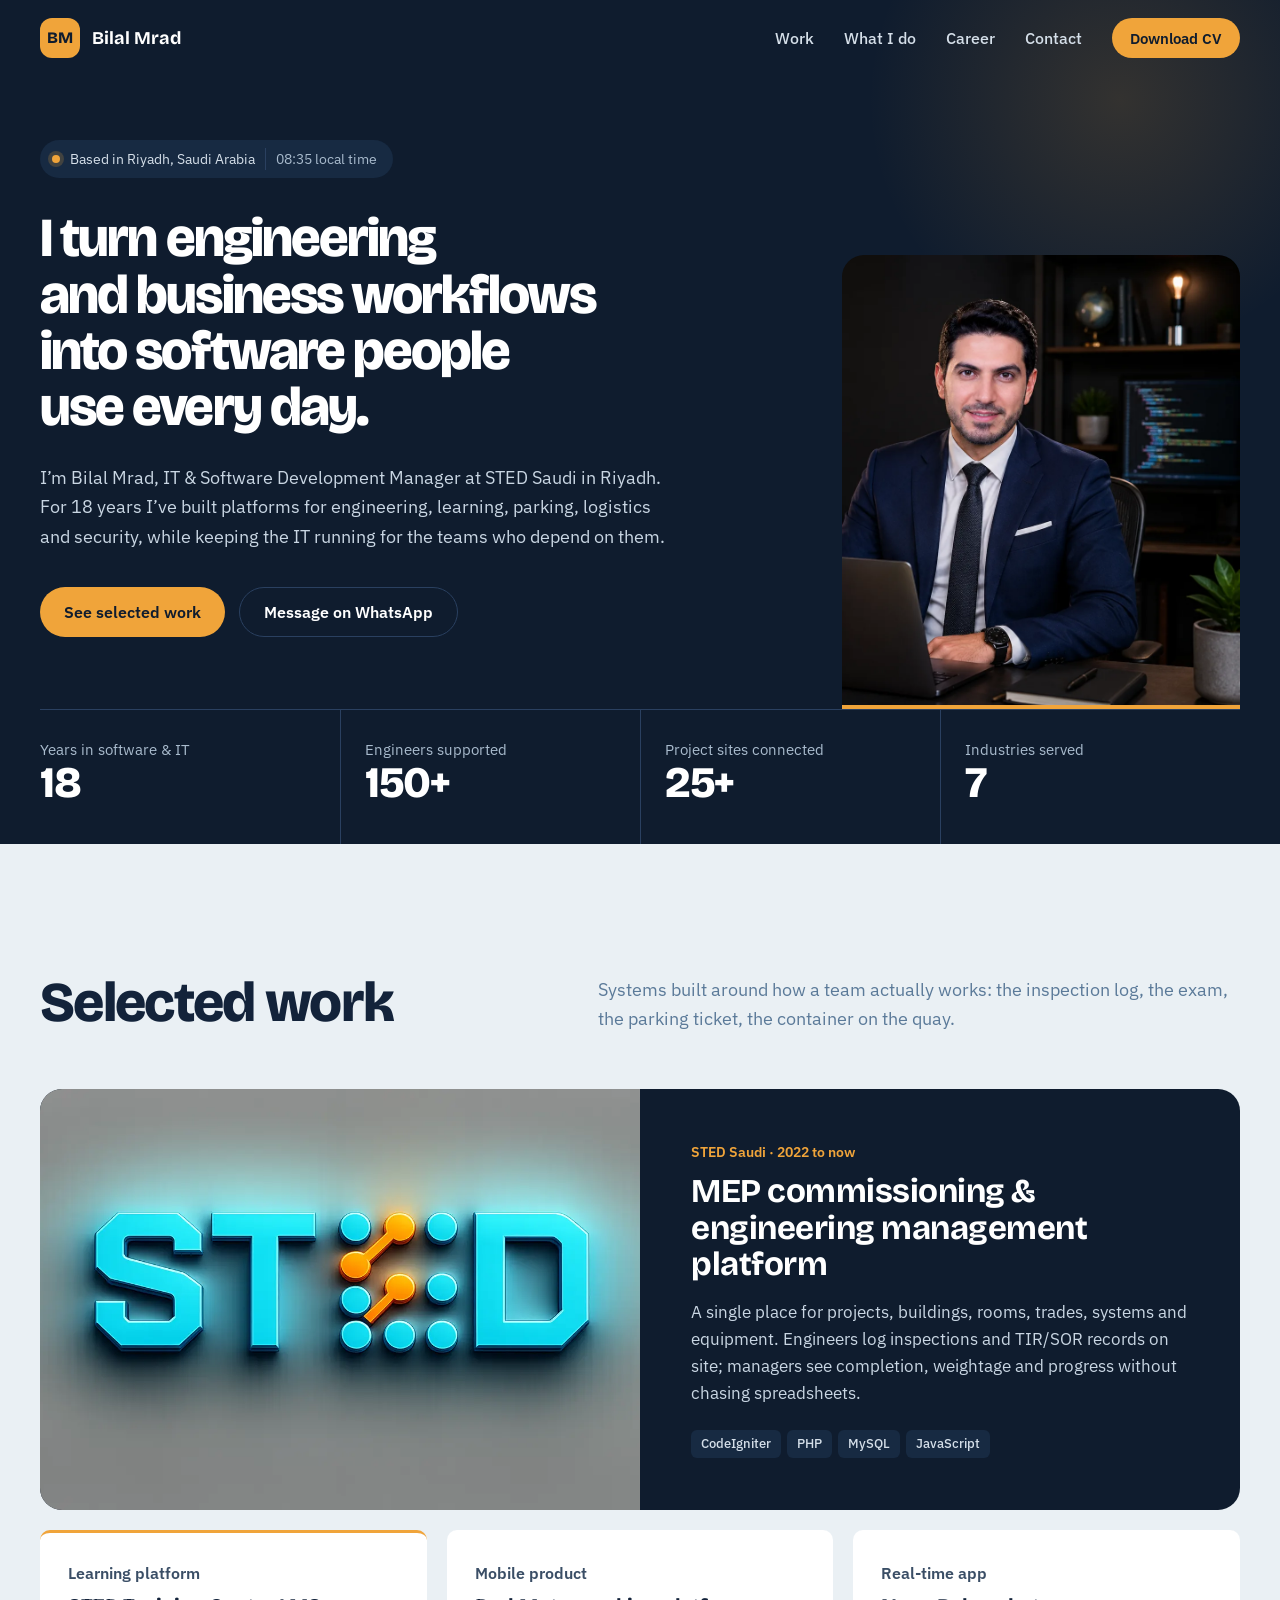
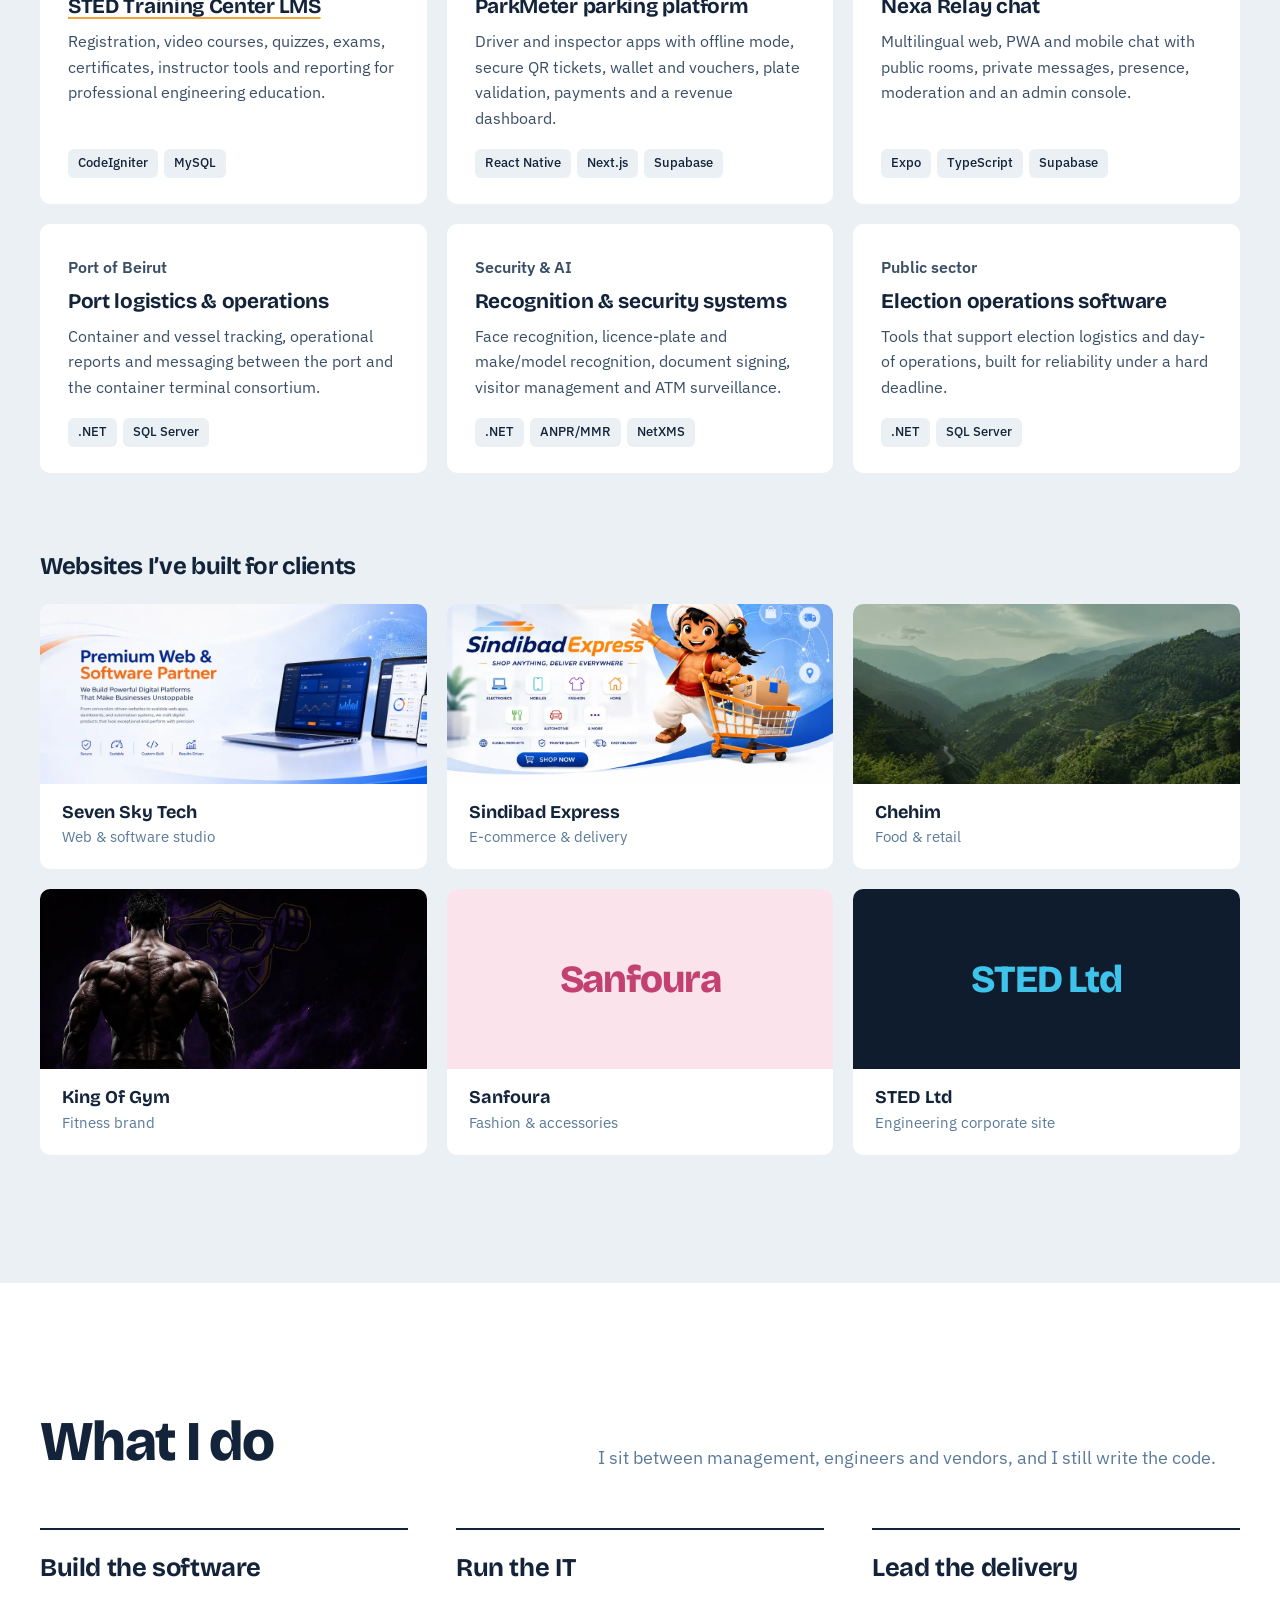
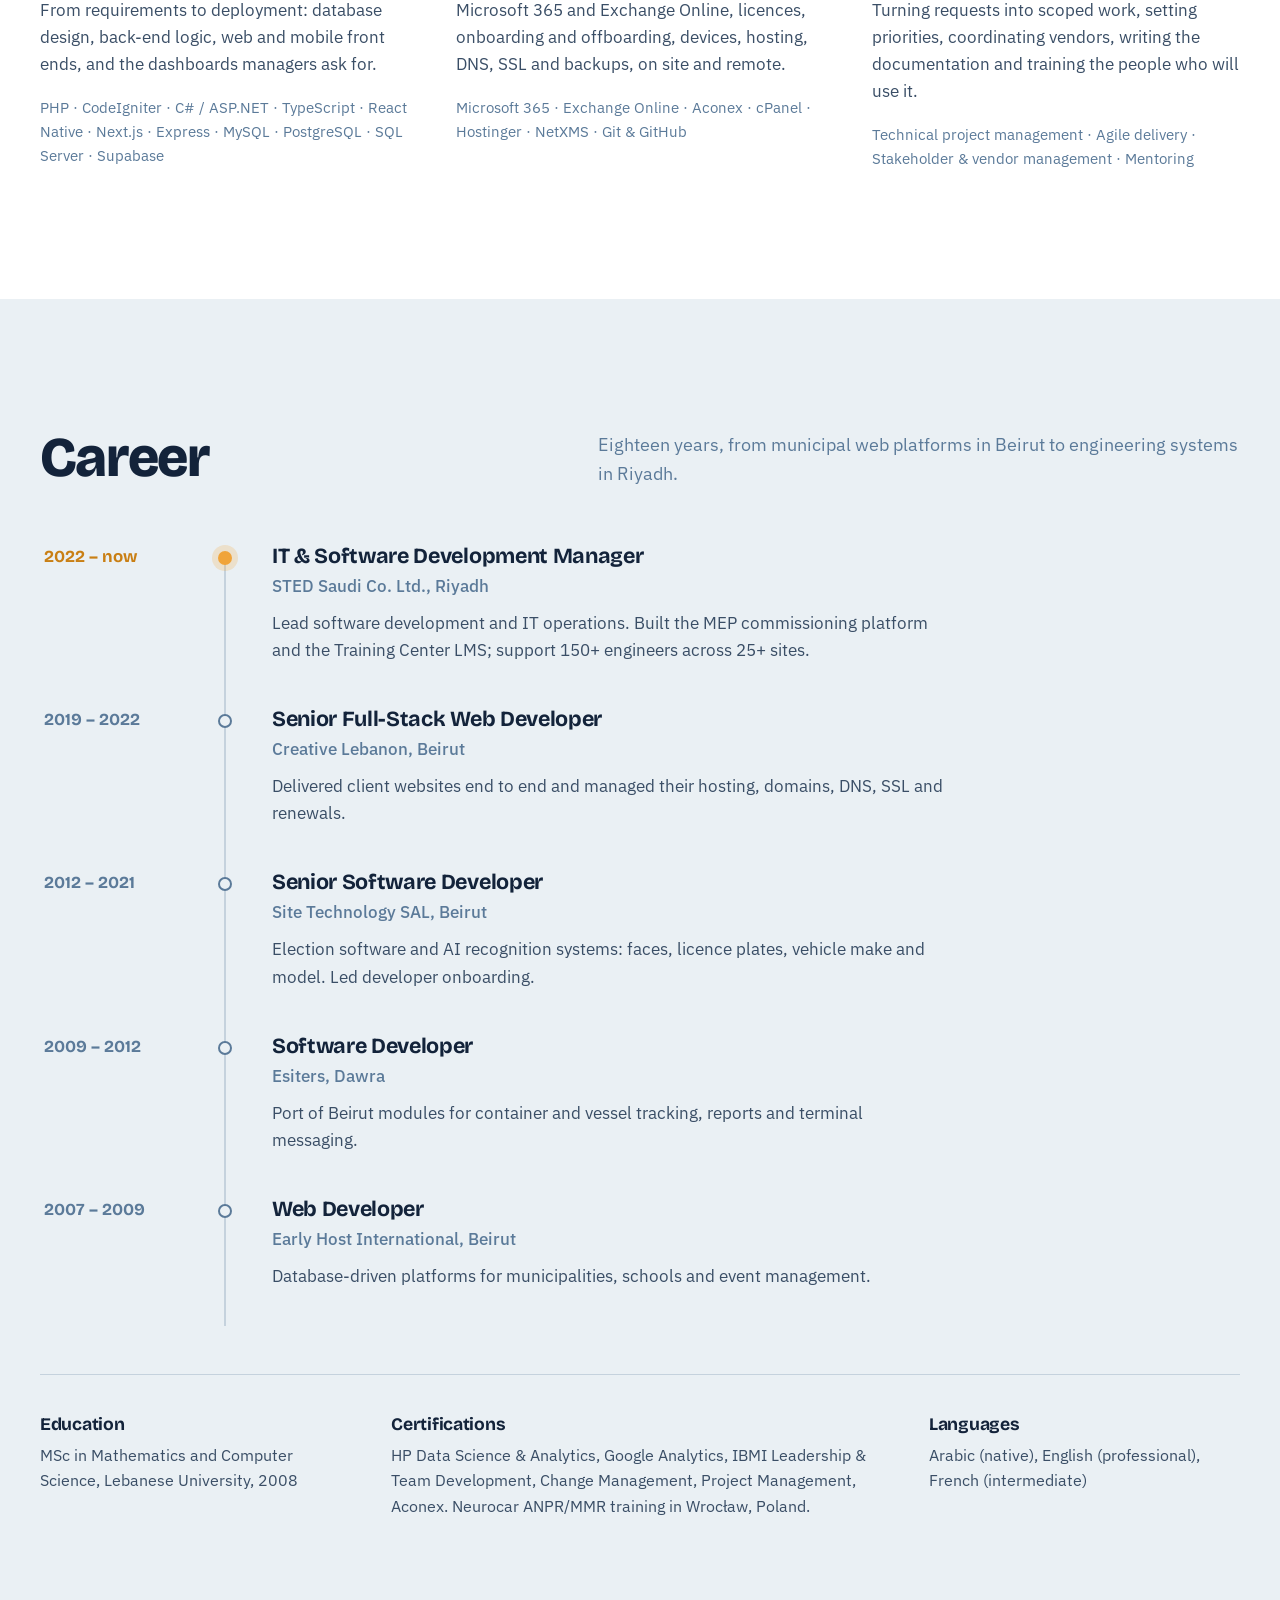
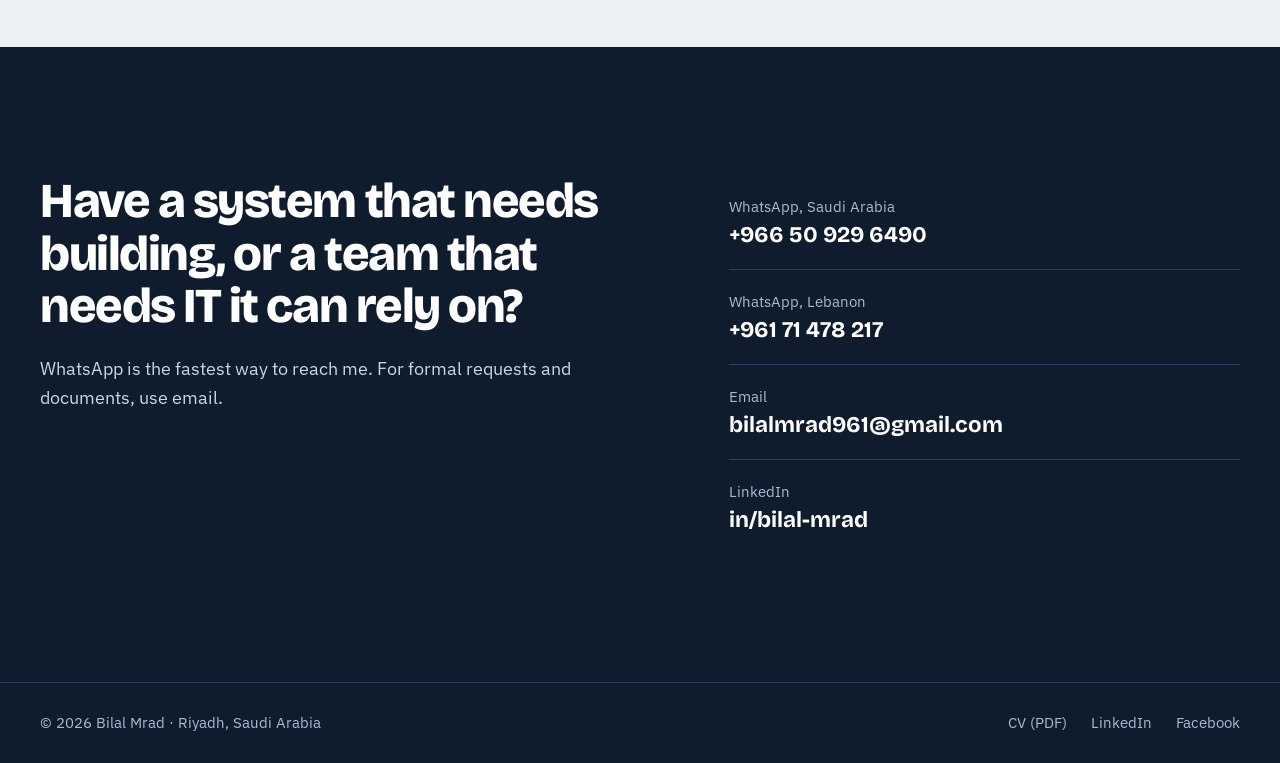
==== index.html @ fa0acfe7 "Remove 'open to new roles' line from site and CV Co-Authored-By: Claude Opus 5.5 <noreply@anthropic." ====
<!DOCTYPE html>
<html lang="en">
<head>
  <meta charset="UTF-8" />
  <meta name="viewport" content="width=device-width, initial-scale=1.0" />
  <title>Bilal Mrad | IT &amp; Software Development Manager, Riyadh</title>
  <meta name="description" content="Bilal Mrad is an IT and Software Development Manager in Riyadh with 18 years of experience building engineering, learning, logistics and AI-enabled platforms, and running IT for 150+ engineers across 25+ sites." />
  <meta name="theme-color" content="#0F1C2E" />
  <link rel="canonical" href="https://bilalmrad.com/" />
  <link rel="icon" href="assets/img/favicon.svg" type="image/svg+xml" />

  <meta property="og:type" content="profile" />
  <meta property="og:title" content="Bilal Mrad | IT &amp; Software Development Manager" />
  <meta property="og:description" content="18 years building business-critical software and running IT operations. Based in Riyadh." />
  <meta property="og:image" content="https://bilalmrad.com/assets/img/og-image.jpg" />
  <meta property="og:url" content="https://bilalmrad.com/" />
  <meta name="twitter:card" content="summary_large_image" />

  <link rel="preconnect" href="https://fonts.googleapis.com" />
  <link rel="preconnect" href="https://fonts.gstatic.com" crossorigin />
  <link href="https://fonts.googleapis.com/css2?family=Bricolage+Grotesque:opsz,wght@12..96,500;12..96,700;12..96,800&family=IBM+Plex+Sans:wght@400;500;600&display=swap" rel="stylesheet" />
  <link rel="stylesheet" href="styles.css" />

  <script type="application/ld+json">
  {
    "@context": "https://schema.org",
    "@type": "Person",
    "name": "Bilal Mrad",
    "jobTitle": "IT & Software Development Manager",
    "worksFor": { "@type": "Organization", "name": "STED Saudi Co. Ltd." },
    "address": { "@type": "PostalAddress", "addressLocality": "Riyadh", "addressCountry": "SA" },
    "email": "mailto:bilalmrad961@gmail.com",
    "url": "https://bilalmrad.com",
    "image": "https://bilalmrad.com/assets/img/bilal-portrait.webp",
    "sameAs": ["https://www.linkedin.com/in/bilal-mrad-406b1363/", "https://www.facebook.com/bilal.s.mrad"],
    "alumniOf": "Lebanese University"
  }
  </script>
</head>
<body>
  <a class="skip-link" href="#main">Skip to content</a>

  <header class="site-header" data-header>
    <div class="wrap header-inner">
      <a href="./" class="brand" aria-label="Bilal Mrad, home">
        <span class="brand-mark" aria-hidden="true">BM</span>
        <span class="brand-name">Bilal Mrad</span>
      </a>
      <button class="nav-toggle" aria-expanded="false" aria-controls="site-nav" data-nav-toggle>
        <span class="nav-toggle-bars" aria-hidden="true"></span>
        <span class="sr-only">Menu</span>
      </button>
      <nav id="site-nav" class="site-nav" data-nav>
        <a href="#work">Work</a>
        <a href="#services">What I do</a>
        <a href="#career">Career</a>
        <a href="#contact">Contact</a>
        <a class="btn btn-small btn-amber" href="assets/docs/Bilal_Mrad_Resume.pdf" target="_blank" rel="noopener">Download CV</a>
      </nav>
    </div>
  </header>

  <main id="main">
    <!-- HERO -->
    <section class="hero">
      <div class="wrap hero-grid">
        <div class="hero-copy">
          <p class="status" data-status>
            <span class="status-dot" aria-hidden="true"></span>
            <span>Based in Riyadh, Saudi Arabia</span>
            <span class="status-time" data-clock></span>
          </p>
          <h1 class="hero-title">
            <span class="line">I turn engineering</span>
            <span class="line">and business workflows</span>
            <span class="line">into software people</span>
            <span class="line">use every day.</span>
          </h1>
          <p class="hero-lede">I’m Bilal Mrad, IT &amp; Software Development Manager at STED Saudi in Riyadh. For 18 years I’ve built platforms for engineering, learning, parking, logistics and security, while keeping the IT running for the teams who depend on them.</p>
          <div class="hero-actions">
            <a class="btn btn-amber" href="#work">See selected work</a>
            <a class="btn btn-ghost" href="https://wa.me/966509296490" target="_blank" rel="noopener">Message on WhatsApp</a>
          </div>
        </div>

        <figure class="hero-portrait">
          <img src="assets/img/bilal-portrait.webp" width="896" height="1024" alt="Bilal Mrad at his desk with a laptop" fetchpriority="high" />
        </figure>
      </div>

      <div class="wrap">
        <dl class="facts">
          <div><dt>Years in software &amp; IT</dt><dd>18</dd></div>
          <div><dt>Engineers supported</dt><dd>150+</dd></div>
          <div><dt>Project sites connected</dt><dd>25+</dd></div>
          <div><dt>Industries served</dt><dd>7</dd></div>
        </dl>
      </div>
    </section>

    <!-- SELECTED WORK -->
    <section id="work" class="section section-light">
      <div class="wrap">
        <header class="section-head">
          <h2>Selected work</h2>
          <p>Systems built around how a team actually works: the inspection log, the exam, the parking ticket, the container on the quay.</p>
        </header>

        <article class="case-feature">
          <div class="case-media">
            <img src="assets/img/sted.webp" width="1100" height="733" alt="STED brand mark" loading="lazy" />
          </div>
          <div class="case-body">
            <p class="case-meta">STED Saudi · 2022 to now</p>
            <h3>MEP commissioning &amp; engineering management platform</h3>
            <p>A single place for projects, buildings, rooms, trades, systems and equipment. Engineers log inspections and TIR/SOR records on site; managers see completion, weightage and progress without chasing spreadsheets.</p>
            <ul class="tags" aria-label="Technology">
              <li>CodeIgniter</li><li>PHP</li><li>MySQL</li><li>JavaScript</li>
            </ul>
          </div>
        </article>

        <div class="case-grid">
          <article class="case">
            <p class="case-meta">Learning platform</p>
            <h3><a href="https://stedtrainingcenter.com" target="_blank" rel="noopener">STED Training Center LMS</a></h3>
            <p>Registration, video courses, quizzes, exams, certificates, instructor tools and reporting for professional engineering education.</p>
            <ul class="tags" aria-label="Technology"><li>CodeIgniter</li><li>MySQL</li></ul>
          </article>
          <article class="case">
            <p class="case-meta">Mobile product</p>
            <h3>ParkMeter parking platform</h3>
            <p>Driver and inspector apps with offline mode, secure QR tickets, wallet and vouchers, plate validation, payments and a revenue dashboard.</p>
            <ul class="tags" aria-label="Technology"><li>React Native</li><li>Next.js</li><li>Supabase</li></ul>
          </article>
          <article class="case">
            <p class="case-meta">Real-time app</p>
            <h3>Nexa Relay chat</h3>
            <p>Multilingual web, PWA and mobile chat with public rooms, private messages, presence, moderation and an admin console.</p>
            <ul class="tags" aria-label="Technology"><li>Expo</li><li>TypeScript</li><li>Supabase</li></ul>
          </article>
          <article class="case">
            <p class="case-meta">Port of Beirut</p>
            <h3>Port logistics &amp; operations</h3>
            <p>Container and vessel tracking, operational reports and messaging between the port and the container terminal consortium.</p>
            <ul class="tags" aria-label="Technology"><li>.NET</li><li>SQL Server</li></ul>
          </article>
          <article class="case">
            <p class="case-meta">Security &amp; AI</p>
            <h3>Recognition &amp; security systems</h3>
            <p>Face recognition, licence-plate and make/model recognition, document signing, visitor management and ATM surveillance.</p>
            <ul class="tags" aria-label="Technology"><li>.NET</li><li>ANPR/MMR</li><li>NetXMS</li></ul>
          </article>
          <article class="case">
            <p class="case-meta">Public sector</p>
            <h3>Election operations software</h3>
            <p>Tools that support election logistics and day-of operations, built for reliability under a hard deadline.</p>
            <ul class="tags" aria-label="Technology"><li>.NET</li><li>SQL Server</li></ul>
          </article>
        </div>

        <h3 class="sub-head">Websites I’ve built for clients</h3>
        <ul class="sites">
          <li>
            <a class="site" href="https://sevenskytech.com/" target="_blank" rel="noopener">
              <img src="assets/img/sevenskytech.webp" alt="" loading="lazy" width="1100" height="440" />
              <span class="site-name">Seven Sky Tech</span>
              <span class="site-kind">Web &amp; software studio</span>
            </a>
          </li>
          <li>
            <a class="site" href="https://sindibadexpress.com" target="_blank" rel="noopener">
              <img src="assets/img/sindibad.webp" alt="" loading="lazy" width="1100" height="733" />
              <span class="site-name">Sindibad Express</span>
              <span class="site-kind">E-commerce &amp; delivery</span>
            </a>
          </li>
          <li>
            <a class="site" href="https://chehim.com" target="_blank" rel="noopener">
              <img src="assets/img/chehim.webp" alt="" loading="lazy" width="1100" height="487" />
              <span class="site-name">Chehim</span>
              <span class="site-kind">Food &amp; retail</span>
            </a>
          </li>
          <li>
            <a class="site" href="https://kingofgymlb.com" target="_blank" rel="noopener">
              <img src="assets/img/kingofgym.webp" alt="" loading="lazy" width="1100" height="587" />
              <span class="site-name">King Of Gym</span>
              <span class="site-kind">Fitness brand</span>
            </a>
          </li>
          <li>
            <a class="site site-type site-rose" href="https://sanfoura.com" target="_blank" rel="noopener">
              <span class="site-word" aria-hidden="true">Sanfoura</span>
              <span class="site-name">Sanfoura</span>
              <span class="site-kind">Fashion &amp; accessories</span>
            </a>
          </li>
          <li>
            <a class="site site-type site-steel" href="https://stedltd.com" target="_blank" rel="noopener">
              <span class="site-word" aria-hidden="true">STED Ltd</span>
              <span class="site-name">STED Ltd</span>
              <span class="site-kind">Engineering corporate site</span>
            </a>
          </li>
        </ul>
      </div>
    </section>

    <!-- SERVICES -->
    <section id="services" class="section">
      <div class="wrap services">
        <header class="section-head">
          <h2>What I do</h2>
          <p>I sit between management, engineers and vendors, and I still write the code.</p>
        </header>

        <div class="service">
          <h3>Build the software</h3>
          <p>From requirements to deployment: database design, back-end logic, web and mobile front ends, and the dashboards managers ask for.</p>
          <p class="stack">PHP · CodeIgniter · C# / ASP.NET · TypeScript · React Native · Next.js · Express · MySQL · PostgreSQL · SQL Server · Supabase</p>
        </div>
        <div class="service">
          <h3>Run the IT</h3>
          <p>Microsoft 365 and Exchange Online, licences, onboarding and offboarding, devices, hosting, DNS, SSL and backups, on site and remote.</p>
          <p class="stack">Microsoft 365 · Exchange Online · Aconex · cPanel · Hostinger · NetXMS · Git &amp; GitHub</p>
        </div>
        <div class="service">
          <h3>Lead the delivery</h3>
          <p>Turning requests into scoped work, setting priorities, coordinating vendors, writing the documentation and training the people who will use it.</p>
          <p class="stack">Technical project management · Agile delivery · Stakeholder &amp; vendor management · Mentoring</p>
        </div>
      </div>
    </section>

    <!-- CAREER -->
    <section id="career" class="section section-light">
      <div class="wrap">
        <header class="section-head">
          <h2>Career</h2>
          <p>Eighteen years, from municipal web platforms in Beirut to engineering systems in Riyadh.</p>
        </header>

        <ol class="timeline">
          <li class="current">
            <span class="when">2022 – now</span>
            <div>
              <h3>IT &amp; Software Development Manager</h3>
              <p class="where">STED Saudi Co. Ltd., Riyadh</p>
              <p>Lead software development and IT operations. Built the MEP commissioning platform and the Training Center LMS; support 150+ engineers across 25+ sites.</p>
            </div>
          </li>
          <li>
            <span class="when">2019 – 2022</span>
            <div>
              <h3>Senior Full-Stack Web Developer</h3>
              <p class="where">Creative Lebanon, Beirut</p>
              <p>Delivered client websites end to end and managed their hosting, domains, DNS, SSL and renewals.</p>
            </div>
          </li>
          <li>
            <span class="when">2012 – 2021</span>
            <div>
              <h3>Senior Software Developer</h3>
              <p class="where">Site Technology SAL, Beirut</p>
              <p>Election software and AI recognition systems: faces, licence plates, vehicle make and model. Led developer onboarding.</p>
            </div>
          </li>
          <li>
            <span class="when">2009 – 2012</span>
            <div>
              <h3>Software Developer</h3>
              <p class="where">Esiters, Dawra</p>
              <p>Port of Beirut modules for container and vessel tracking, reports and terminal messaging.</p>
            </div>
          </li>
          <li>
            <span class="when">2007 – 2009</span>
            <div>
              <h3>Web Developer</h3>
              <p class="where">Early Host International, Beirut</p>
              <p>Database-driven platforms for municipalities, schools and event management.</p>
            </div>
          </li>
        </ol>

        <div class="credentials">
          <div>
            <h3>Education</h3>
            <p>MSc in Mathematics and Computer Science, Lebanese University, 2008</p>
          </div>
          <div>
            <h3>Certifications</h3>
            <p>HP Data Science &amp; Analytics, Google Analytics, IBMI Leadership &amp; Team Development, Change Management, Project Management, Aconex. Neurocar ANPR/MMR training in Wrocław, Poland.</p>
          </div>
          <div>
            <h3>Languages</h3>
            <p>Arabic (native), English (professional), French (intermediate)</p>
          </div>
        </div>
      </div>
    </section>

    <!-- CONTACT -->
    <section id="contact" class="section contact">
      <div class="wrap contact-grid">
        <div>
          <h2 class="contact-title">Have a system that needs building, or a team that needs IT it can rely on?</h2>
          <p class="contact-lede">WhatsApp is the fastest way to reach me. For formal requests and documents, use email.</p>
        </div>
        <ul class="contact-list">
          <li>
            <a href="https://wa.me/966509296490" target="_blank" rel="noopener">
              <span class="c-label">WhatsApp, Saudi Arabia</span>
              <span class="c-value">+966 50 929 6490</span>
            </a>
          </li>
          <li>
            <a href="https://wa.me/96171478217" target="_blank" rel="noopener">
              <span class="c-label">WhatsApp, Lebanon</span>
              <span class="c-value">+961 71 478 217</span>
            </a>
          </li>
          <li>
            <a href="mailto:bilalmrad961@gmail.com">
              <span class="c-label">Email</span>
              <span class="c-value">bilalmrad961@gmail.com</span>
            </a>
          </li>
          <li>
            <a href="https://www.linkedin.com/in/bilal-mrad-406b1363/" target="_blank" rel="noopener">
              <span class="c-label">LinkedIn</span>
              <span class="c-value">in/bilal-mrad</span>
            </a>
          </li>
        </ul>
      </div>
    </section>
  </main>

  <footer class="site-footer">
    <div class="wrap footer-inner">
      <span>© <span data-year></span> Bilal Mrad · Riyadh, Saudi Arabia</span>
      <nav aria-label="Footer">
        <a href="assets/docs/Bilal_Mrad_Resume.pdf" target="_blank" rel="noopener">CV (PDF)</a>
        <a href="https://www.linkedin.com/in/bilal-mrad-406b1363/" target="_blank" rel="noopener">LinkedIn</a>
        <a href="https://www.facebook.com/bilal.s.mrad" target="_blank" rel="noopener">Facebook</a>
      </nav>
    </div>
  </footer>

  <script src="script.js" defer></script>
</body>
</html>
---- styles.css ----
/* Bilal Mrad — personal site
   Palette taken from the portrait: suit navy, desk lamp amber, cool daylight. */
:root {
  --ink: #0F1C2E;        /* suit navy, dark sections */
  --ink-2: #172A42;      /* raised surfaces on navy */
  --line-dark: #2A4060;
  --mist: #EAF0F4;       /* light sections */
  --paper: #FFFFFF;
  --steel: #5B7A99;      /* muted text on light */
  --fog: #A9BBCD;        /* muted text on dark */
  --amber: #F0A43A;      /* lamp / signal accent */
  --amber-deep: #C97F14;
  --text: #13233A;

  --display: "Bricolage Grotesque", "Segoe UI", system-ui, sans-serif;
  --body: "IBM Plex Sans", "Segoe UI", system-ui, sans-serif;

  --wrap: 1200px;
  --gutter: clamp(20px, 4vw, 40px);
  --radius-lg: 22px;
  --radius-sm: 10px;
  --ease: cubic-bezier(.2, .7, .2, 1);
}

*, *::before, *::after { box-sizing: border-box; }
html { scroll-behavior: smooth; scroll-padding-top: 84px; -webkit-text-size-adjust: 100%; }
body {
  margin: 0;
  font-family: var(--body);
  font-size: 1.0625rem;
  line-height: 1.6;
  color: var(--text);
  background: var(--paper);
  -webkit-font-smoothing: antialiased;
}
img { max-width: 100%; display: block; }
a { color: inherit; }
h1, h2, h3 { font-family: var(--display); line-height: 1.1; margin: 0; letter-spacing: -0.015em; }
p { margin: 0; }
ul, ol { margin: 0; padding: 0; list-style: none; }

.wrap { width: min(var(--wrap), 100% - var(--gutter) * 2); margin-inline: auto; }
.sr-only { position: absolute; width: 1px; height: 1px; overflow: hidden; clip: rect(0 0 0 0); white-space: nowrap; }
.skip-link { position: absolute; left: 16px; top: -60px; z-index: 100; background: var(--amber); color: var(--ink); padding: 10px 16px; border-radius: 8px; font-weight: 600; }
.skip-link:focus { top: 12px; }
:focus-visible { outline: 3px solid var(--amber); outline-offset: 3px; border-radius: 4px; }

/* Buttons */
.btn {
  display: inline-flex; align-items: center; justify-content: center; gap: .5em;
  min-height: 50px; padding: 0 24px; border-radius: 999px;
  font: 600 1rem/1 var(--body); text-decoration: none;
  transition: background-color .2s var(--ease), color .2s var(--ease), border-color .2s var(--ease);
}
.btn-small { min-height: 40px; padding: 0 18px; font-size: .9375rem; }
.btn-amber { background: var(--amber); color: var(--ink); }
.btn-amber:hover { background: #F6B65A; }
.btn-ghost { border: 1.5px solid var(--line-dark); color: var(--paper); }
.btn-ghost:hover { border-color: var(--fog); }

/* Header */
.site-header {
  position: fixed; inset: 0 0 auto; z-index: 50;
  color: var(--paper);
  transition: background-color .3s var(--ease), box-shadow .3s var(--ease);
}
.site-header.scrolled { background: rgba(15, 28, 46, .92); backdrop-filter: blur(12px); box-shadow: 0 1px 0 var(--line-dark); }
.header-inner { display: flex; align-items: center; justify-content: space-between; height: 76px; }
.brand { display: flex; align-items: center; gap: 12px; text-decoration: none; }
.brand-mark {
  display: grid; place-items: center; width: 40px; height: 40px; border-radius: 12px;
  background: var(--amber); color: var(--ink); font: 800 1rem/1 var(--display); letter-spacing: -.02em;
}
.brand-name { font: 700 1.125rem/1 var(--display); }
.site-nav { display: flex; align-items: center; gap: 30px; }
.site-nav a:not(.btn) { text-decoration: none; font-weight: 500; font-size: .96875rem; color: #D5DFE9; }
.site-nav a:not(.btn):hover { color: var(--paper); }
.nav-toggle { display: none; }

/* Hero */
.hero {
  background: var(--ink); color: var(--paper);
  padding: 140px 0 0;
  position: relative; overflow: hidden;
}
.hero::before { /* lamp glow, top right, echoes the photo */
  content: ""; position: absolute; width: 720px; height: 720px; right: -200px; top: -260px;
  background: radial-gradient(closest-side, rgba(240, 164, 58, .16), transparent 70%);
  pointer-events: none;
}
.hero-grid { display: grid; grid-template-columns: 1.3fr .7fr; gap: clamp(32px, 5vw, 72px); align-items: end; position: relative; }
.hero-copy { padding-bottom: 72px; }
.status {
  display: inline-flex; flex-wrap: wrap; align-items: center; gap: 10px;
  padding: 8px 16px 8px 12px; border-radius: 999px; background: var(--ink-2);
  font-size: .875rem; color: #D5DFE9; margin-bottom: 32px;
}
.status-dot { width: 8px; height: 8px; border-radius: 50%; background: var(--amber); box-shadow: 0 0 0 4px rgba(240, 164, 58, .2); }
.status-time { color: var(--fog); padding-left: 10px; border-left: 1px solid var(--line-dark); }
.status-time:empty { display: none; }

.hero-title {
  font-size: clamp(2.4rem, 4.3vw, 3.9rem);
  font-weight: 800; letter-spacing: -.035em; line-height: 1.02;
  font-variation-settings: "opsz" 96;
}
.hero-title .line { display: block; }
.hero-lede { margin-top: 28px; max-width: 34em; font-size: 1.15rem; color: #C9D6E3; }
.hero-actions { display: flex; flex-wrap: wrap; gap: 14px; margin-top: 36px; }

.hero-portrait { margin: 0; align-self: end; position: relative; }
.hero-portrait img {
  width: 100%; height: auto; aspect-ratio: 896 / 1024; object-fit: cover;
  border-radius: var(--radius-lg) var(--radius-lg) 0 0;
}
.hero-portrait::after { /* amber base line where photo meets the facts bar */
  content: ""; position: absolute; left: 0; right: 0; bottom: 0; height: 4px; background: var(--amber);
}

.facts {
  display: grid; grid-template-columns: repeat(4, 1fr);
  margin: 0; border-top: 1px solid var(--line-dark);
}
.facts div { padding: 28px 24px 34px 0; }
.facts div + div { padding-left: 24px; border-left: 1px solid var(--line-dark); }
.facts dt { font-size: .9375rem; color: var(--fog); order: 2; }
.facts dd { margin: 0 0 4px; font: 800 clamp(2rem, 3.4vw, 2.75rem)/1 var(--display); letter-spacing: -.03em; }
.facts div { display: flex; flex-direction: column-reverse; }

/* Page-load moment: hero lines rise in sequence, once */
@media (prefers-reduced-motion: no-preference) {
  .hero-title .line, .hero-lede, .hero-actions, .status, .hero-portrait {
    opacity: 0; transform: translateY(18px);
    animation: rise .8s var(--ease) forwards;
  }
  .status { animation-delay: .05s; }
  .hero-title .line:nth-child(1) { animation-delay: .12s; }
  .hero-title .line:nth-child(2) { animation-delay: .2s; }
  .hero-title .line:nth-child(3) { animation-delay: .28s; }
  .hero-title .line:nth-child(4) { animation-delay: .36s; }
  .hero-lede { animation-delay: .5s; }
  .hero-actions { animation-delay: .6s; }
  .hero-portrait { animation-delay: .25s; animation-duration: 1.1s; }
}
@keyframes rise { to { opacity: 1; transform: none; } }

/* Sections */
.section { padding: clamp(80px, 10vw, 128px) 0; }
.section-light { background: var(--mist); }
.section-head { display: grid; grid-template-columns: 1fr 1.3fr; gap: 24px 64px; align-items: end; margin-bottom: 56px; }
.section-head h2 { font-size: clamp(2.25rem, 4.4vw, 3.5rem); font-weight: 800; letter-spacing: -.03em; }
.section-head p { color: var(--steel); font-size: 1.125rem; max-width: 36em; }

/* Work */
.case-feature {
  display: grid; grid-template-columns: 1fr 1fr; gap: 0;
  background: var(--ink); color: var(--paper);
  border-radius: var(--radius-lg); overflow: hidden; margin-bottom: 20px;
}
.case-feature .case-media { background: #E7ECF0; display: grid; place-items: center; min-height: 340px; }
.case-feature .case-media img { width: 100%; height: 100%; object-fit: cover; }
.case-feature .case-body { padding: clamp(28px, 4vw, 56px); display: flex; flex-direction: column; justify-content: center; }
.case-feature h3 { font-size: clamp(1.6rem, 2.6vw, 2.2rem); font-weight: 700; margin-bottom: 16px; }
.case-feature p { color: #C9D6E3; max-width: 34em; }
.case-feature .case-meta { color: var(--amber); font-size: .875rem; font-weight: 600; margin-bottom: 10px; }
.case-feature .tags { display: flex; flex-wrap: wrap; gap: 6px; padding-top: 22px; }

.case-grid { display: grid; grid-template-columns: repeat(3, 1fr); gap: 20px; }
.case {
  background: var(--paper); border-radius: var(--radius-sm);
  padding: 28px 28px 26px; display: flex; flex-direction: column;
}
.case-grid .case { border-top: 3px solid transparent; }
.case-grid .case:first-child { border-top-color: var(--amber); }
.case-meta { font-size: .875rem; font-weight: 600; color: var(--steel); margin-bottom: 10px; }
.case h3 { font-size: 1.3rem; font-weight: 700; margin-bottom: 10px; }
.case h3 a { text-decoration: underline; text-decoration-color: var(--amber); text-decoration-thickness: 2px; text-underline-offset: 4px; }
.case h3 a:hover { color: var(--amber-deep); }
.case p { font-size: 1rem; color: #3A4E66; }
.tags { display: flex; flex-wrap: wrap; gap: 6px; margin-top: auto; padding-top: 18px; }
.tags li { font-size: .8125rem; font-weight: 500; padding: 4px 10px; border-radius: 6px; background: var(--mist); color: var(--text); }
.case-feature .tags li { background: var(--ink-2); color: #D5DFE9; }

.sub-head { font-size: 1.5rem; font-weight: 700; margin: 80px 0 24px; }
.sites { display: grid; grid-template-columns: repeat(3, 1fr); gap: 20px; }
.site {
  display: grid; grid-template-rows: 180px auto auto; text-decoration: none;
  background: var(--paper); border-radius: var(--radius-sm); overflow: hidden; height: 100%;
}
.site img { width: 100%; height: 180px; object-fit: cover; transition: transform .5s var(--ease); }
.site:hover img { transform: scale(1.04); }
.site img[src*="sevenskytech"] { object-position: left center; }
.site-name { font: 700 1.125rem/1.2 var(--display); padding: 18px 22px 2px; }
.site-kind { font-size: .9375rem; color: var(--steel); padding: 0 22px 20px; }
.site-word { display: grid; place-items: center; height: 180px; font: 800 2.4rem/1 var(--display); letter-spacing: -.03em; }
.site-rose .site-word { background: #FBE3EC; color: #C2416E; }
.site-steel .site-word { background: var(--ink); color: #3EC3EA; }
.site:hover .site-name { color: var(--amber-deep); }

/* Services */
.services { display: grid; grid-template-columns: repeat(3, 1fr); gap: 0 48px; }
.services .section-head { grid-column: 1 / -1; }
.service { border-top: 2px solid var(--text); padding-top: 24px; }
.service h3 { font-size: 1.6rem; font-weight: 700; margin-bottom: 14px; }
.service p { color: #3A4E66; }
.service .stack { margin-top: 18px; font-size: .9375rem; color: var(--steel); }

/* Career timeline — a real sequence, so it is ordered and dated */
.timeline { position: relative; margin-left: 4px; }
.timeline::before { content: ""; position: absolute; left: 180px; top: 8px; bottom: 8px; width: 2px; background: #C5D2DD; }
.timeline li { display: grid; grid-template-columns: 180px 1fr; gap: 0 48px; padding-bottom: 44px; position: relative; }
.timeline li::before {
  content: ""; position: absolute; left: 174px; top: 6px; width: 14px; height: 14px; border-radius: 50%;
  background: var(--mist); border: 2px solid var(--steel);
}
.timeline li.current::before { background: var(--amber); border-color: var(--amber); box-shadow: 0 0 0 6px rgba(240, 164, 58, .22); }
.timeline .when { font: 700 1.05rem/1.4 var(--display); color: var(--steel); }
.timeline .current .when { color: var(--amber-deep); }
.timeline h3 { font-size: 1.35rem; font-weight: 700; }
.timeline .where { color: var(--steel); font-weight: 500; margin: 4px 0 10px; }
.timeline li p:last-child { max-width: 40em; color: #3A4E66; }

.credentials { display: grid; grid-template-columns: 1fr 1.6fr 1fr; gap: 40px; margin-top: 40px; padding-top: 40px; border-top: 1px solid #C5D2DD; }
.credentials h3 { font-size: 1.1rem; font-weight: 700; margin-bottom: 8px; }
.credentials p { color: #3A4E66; font-size: 1rem; }

/* Contact */
.contact { background: var(--ink); color: var(--paper); }
.contact-grid { display: grid; grid-template-columns: 1.1fr .9fr; gap: 64px; align-items: start; }
.contact-title { font-size: clamp(2rem, 3.8vw, 3.1rem); font-weight: 800; letter-spacing: -.03em; line-height: 1.08; }
.contact-lede { margin-top: 22px; color: #C9D6E3; font-size: 1.125rem; max-width: 30em; }
.contact-list li + li { border-top: 1px solid var(--line-dark); }
.contact-list a { display: flex; flex-direction: column; gap: 2px; padding: 20px 0; text-decoration: none; }
.c-label { font-size: .9375rem; color: var(--fog); }
.c-value { font: 700 1.4rem/1.25 var(--display); transition: color .2s var(--ease); word-break: break-word; }
.contact-list a:hover .c-value { color: var(--amber); }

/* Footer */
.site-footer { background: var(--ink); color: var(--fog); border-top: 1px solid var(--line-dark); font-size: .9375rem; }
.footer-inner { display: flex; flex-wrap: wrap; justify-content: space-between; gap: 16px; padding: 28px 0; }
.footer-inner nav { display: flex; gap: 24px; }
.footer-inner a { text-decoration: none; }
.footer-inner a:hover { color: var(--paper); }

/* Contact page (contact.html) */
.page-contact { min-height: 100vh; display: flex; flex-direction: column; }
.page-contact main { flex: 1; }
.page-contact .contact { padding-top: 160px; min-height: 100%; }
.page-contact .contact-photo { width: 88px; height: 88px; border-radius: 50%; margin-bottom: 28px; border: 3px solid var(--amber); }

/* Responsive */
@media (max-width: 1020px) {
  .case-grid, .sites { grid-template-columns: repeat(2, 1fr); }
  .services { grid-template-columns: 1fr; gap: 40px; }
  .credentials { grid-template-columns: 1fr 1fr; }
  .credentials > div:nth-child(2) { grid-column: 1 / -1; order: 3; }
}

@media (max-width: 860px) {
  .nav-toggle {
    display: grid; place-items: center; width: 44px; height: 44px; border: 0; border-radius: 10px;
    background: var(--ink-2); cursor: pointer;
  }
  .nav-toggle-bars, .nav-toggle-bars::before, .nav-toggle-bars::after {
    display: block; width: 20px; height: 2px; background: var(--paper); border-radius: 2px; position: relative;
    transition: transform .25s var(--ease), background-color .25s var(--ease);
  }
  .nav-toggle-bars::before, .nav-toggle-bars::after { content: ""; position: absolute; left: 0; }
  .nav-toggle-bars::before { top: -6px; }
  .nav-toggle-bars::after { top: 6px; }
  .nav-toggle[aria-expanded="true"] .nav-toggle-bars { background: transparent; }
  .nav-toggle[aria-expanded="true"] .nav-toggle-bars::before { transform: translateY(6px) rotate(45deg); }
  .nav-toggle[aria-expanded="true"] .nav-toggle-bars::after { transform: translateY(-6px) rotate(-45deg); }

  .site-nav {
    position: absolute; top: 76px; left: 0; right: 0;
    flex-direction: column; align-items: stretch; gap: 0;
    background: var(--ink); padding: 8px var(--gutter) 24px; border-bottom: 1px solid var(--line-dark);
    display: none;
  }
  .site-nav.open { display: flex; }
  .site-nav a:not(.btn) { padding: 14px 0; font-size: 1.125rem; border-bottom: 1px solid var(--line-dark); }
  .site-nav .btn { margin-top: 18px; min-height: 50px; }
  .site-header:has(.site-nav.open) { background: var(--ink); }

  .hero { padding-top: 112px; }
  .hero-grid { grid-template-columns: 1fr; }
  .hero-title .line { display: inline; }
  .hero-copy { padding-bottom: 40px; }
  .hero-portrait { max-width: 460px; }
  .facts { grid-template-columns: 1fr 1fr; }
  .facts div:nth-child(3) { padding-left: 0; border-left: 0; }
  .facts div:nth-child(n+3) { border-top: 1px solid var(--line-dark); }

  .section-head { grid-template-columns: 1fr; }
  .case-feature { grid-template-columns: 1fr; }
  .case-feature .case-media { min-height: 220px; }
  .contact-grid { grid-template-columns: 1fr; gap: 40px; }

  .timeline::before { left: 6px; }
  .timeline li { grid-template-columns: 1fr; padding-left: 36px; gap: 4px; }
  .timeline li::before { left: 0; }
}

@media (max-width: 600px) {
  body { font-size: 1rem; }
  .case-grid, .sites, .credentials { grid-template-columns: 1fr; }
  .credentials > div:nth-child(2) { order: 0; }
  .hero-actions .btn { flex: 1 1 100%; }
  .status-time { display: none; }
  .status { border-radius: 14px; align-items: flex-start; }
  .status-dot { margin-top: 7px; flex: none; }
  .status span:nth-child(2) { flex: 1; }
}

@media (prefers-reduced-motion: reduce) {
  html { scroll-behavior: auto; }
  *, *::before, *::after { transition-duration: .01ms !important; animation-duration: .01ms !important; }
}
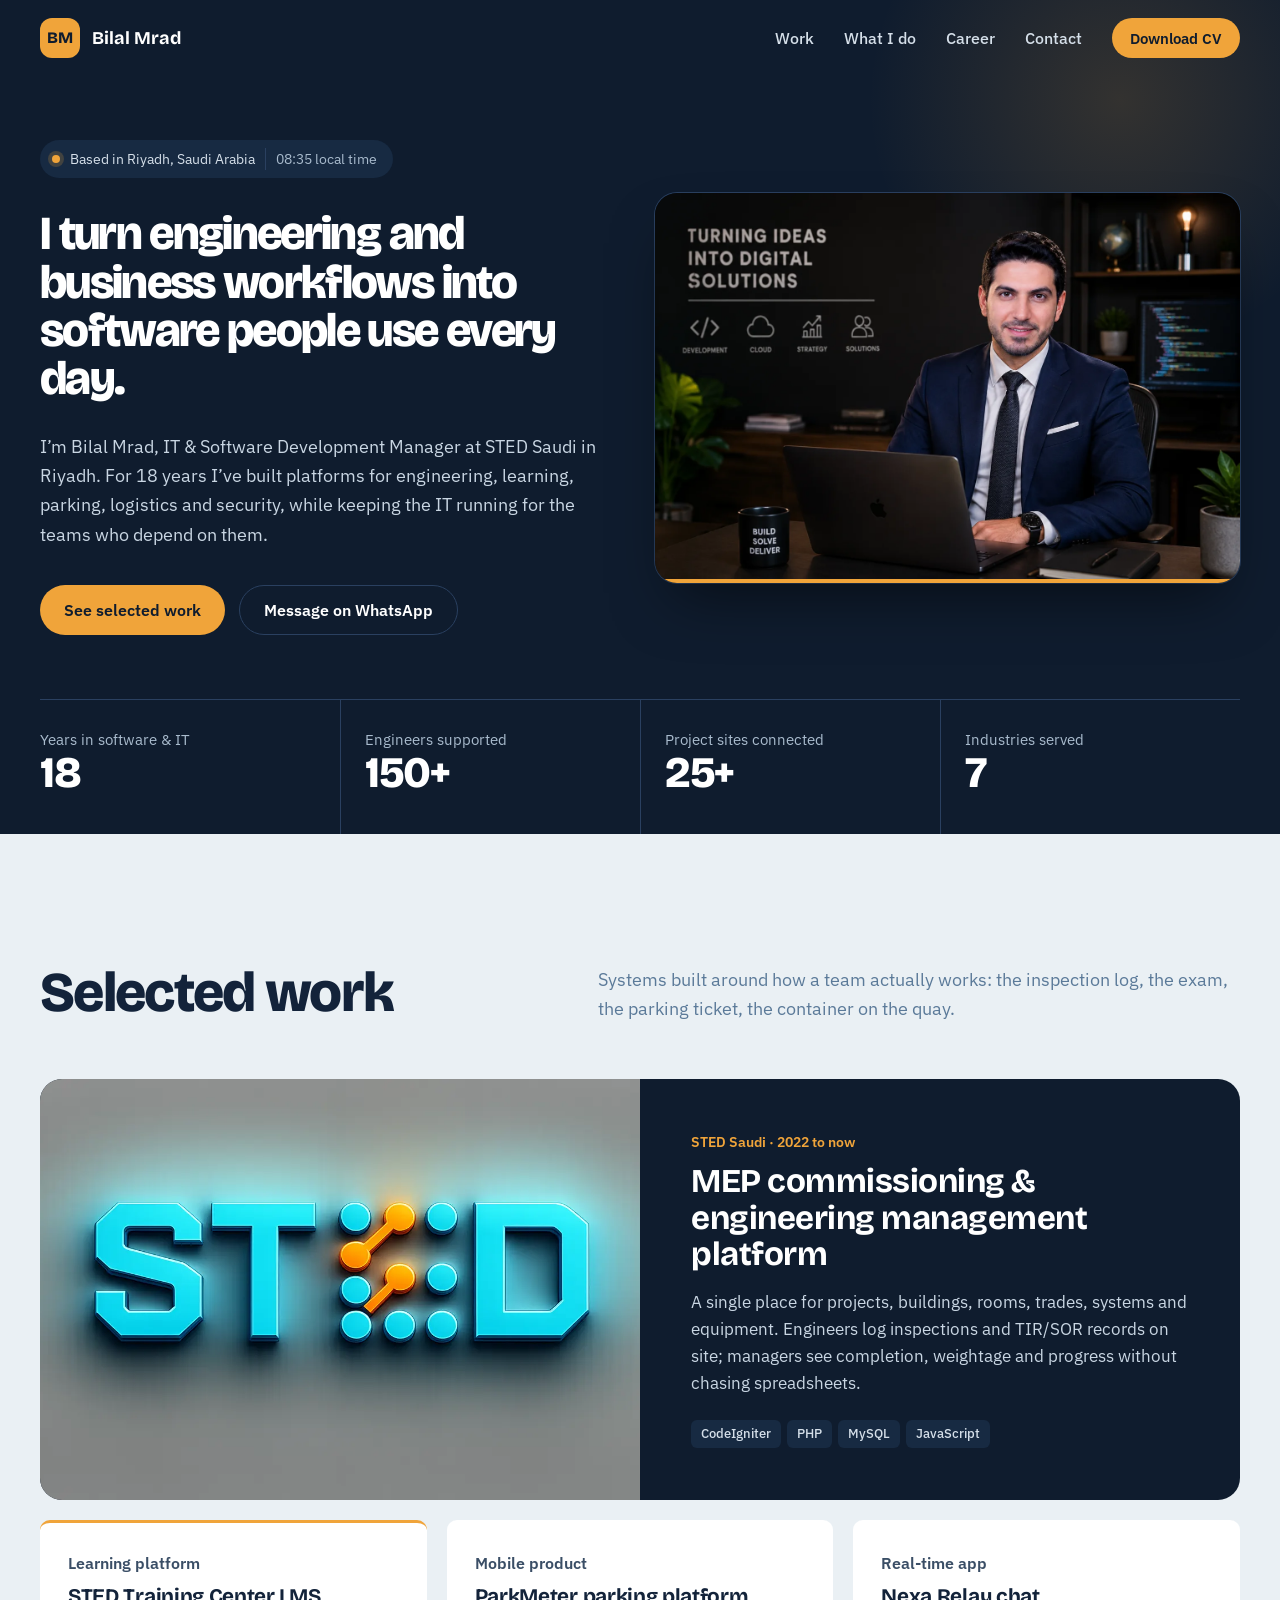
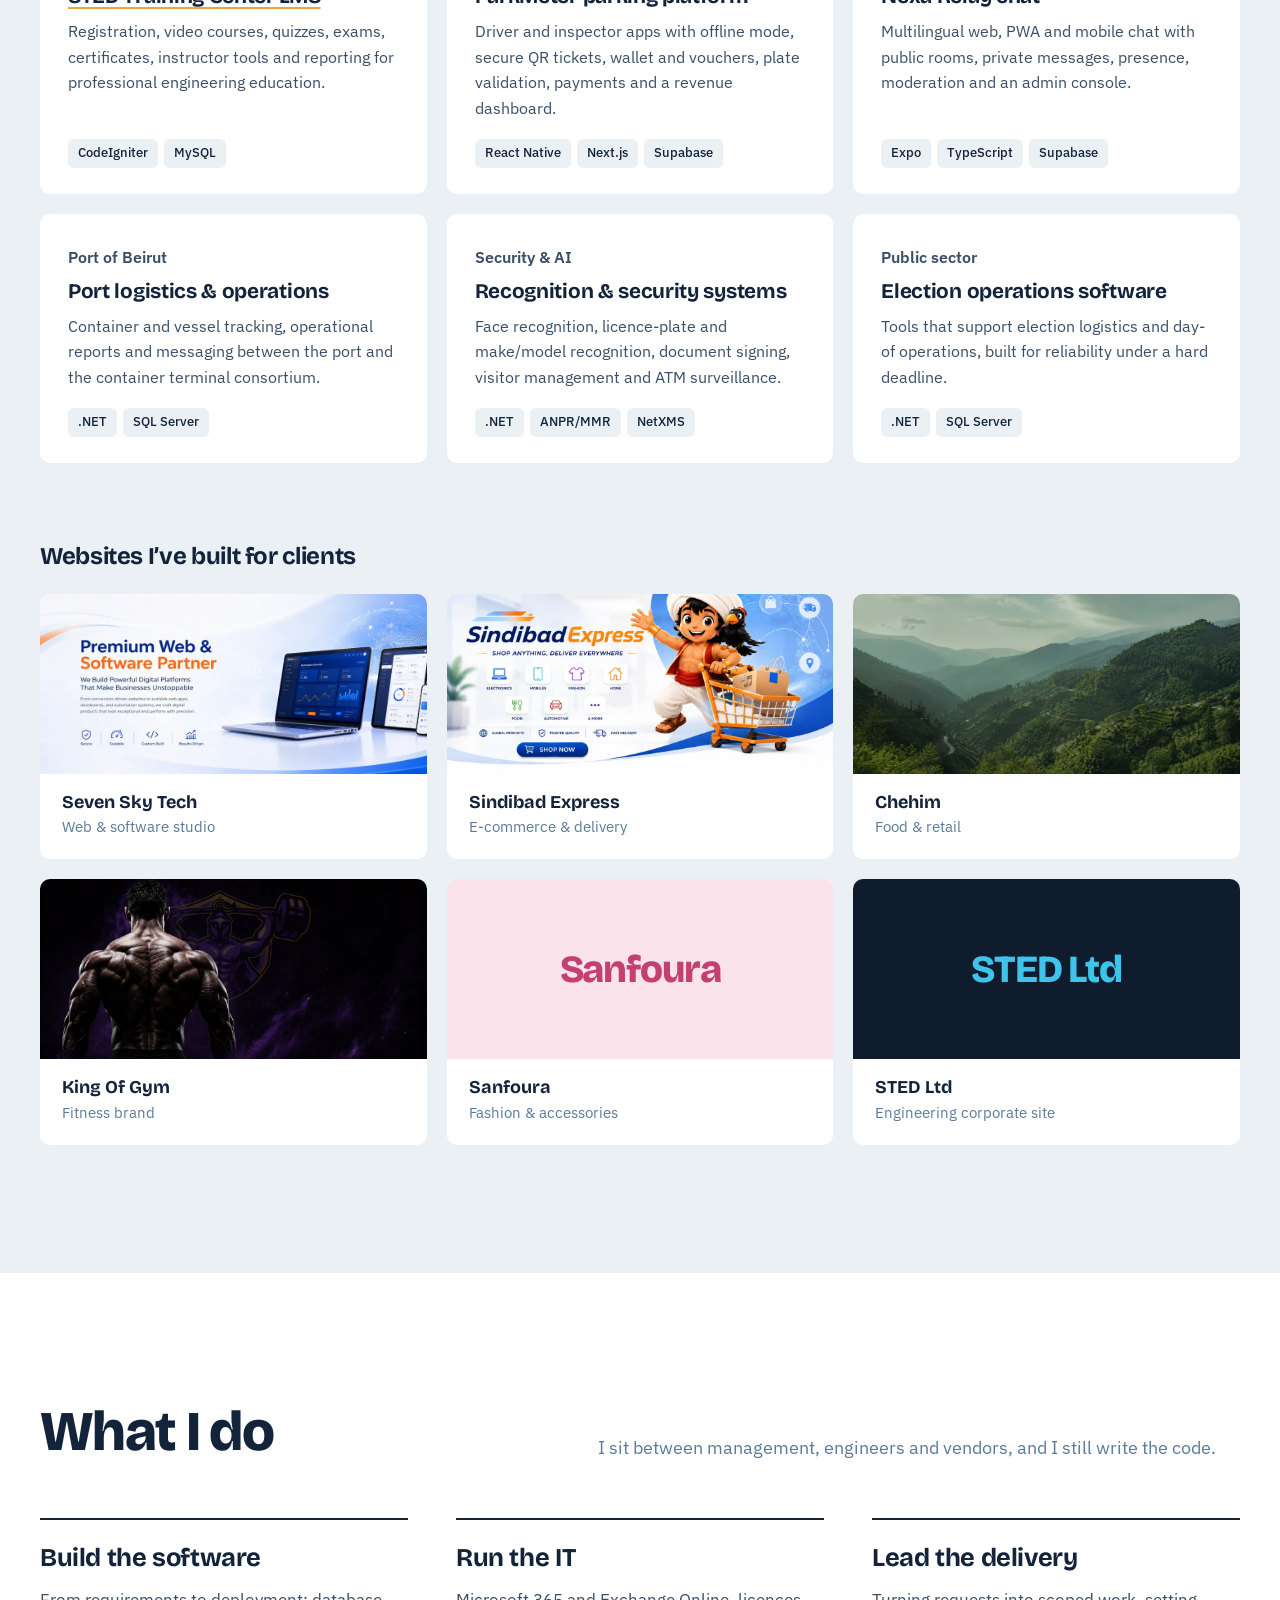
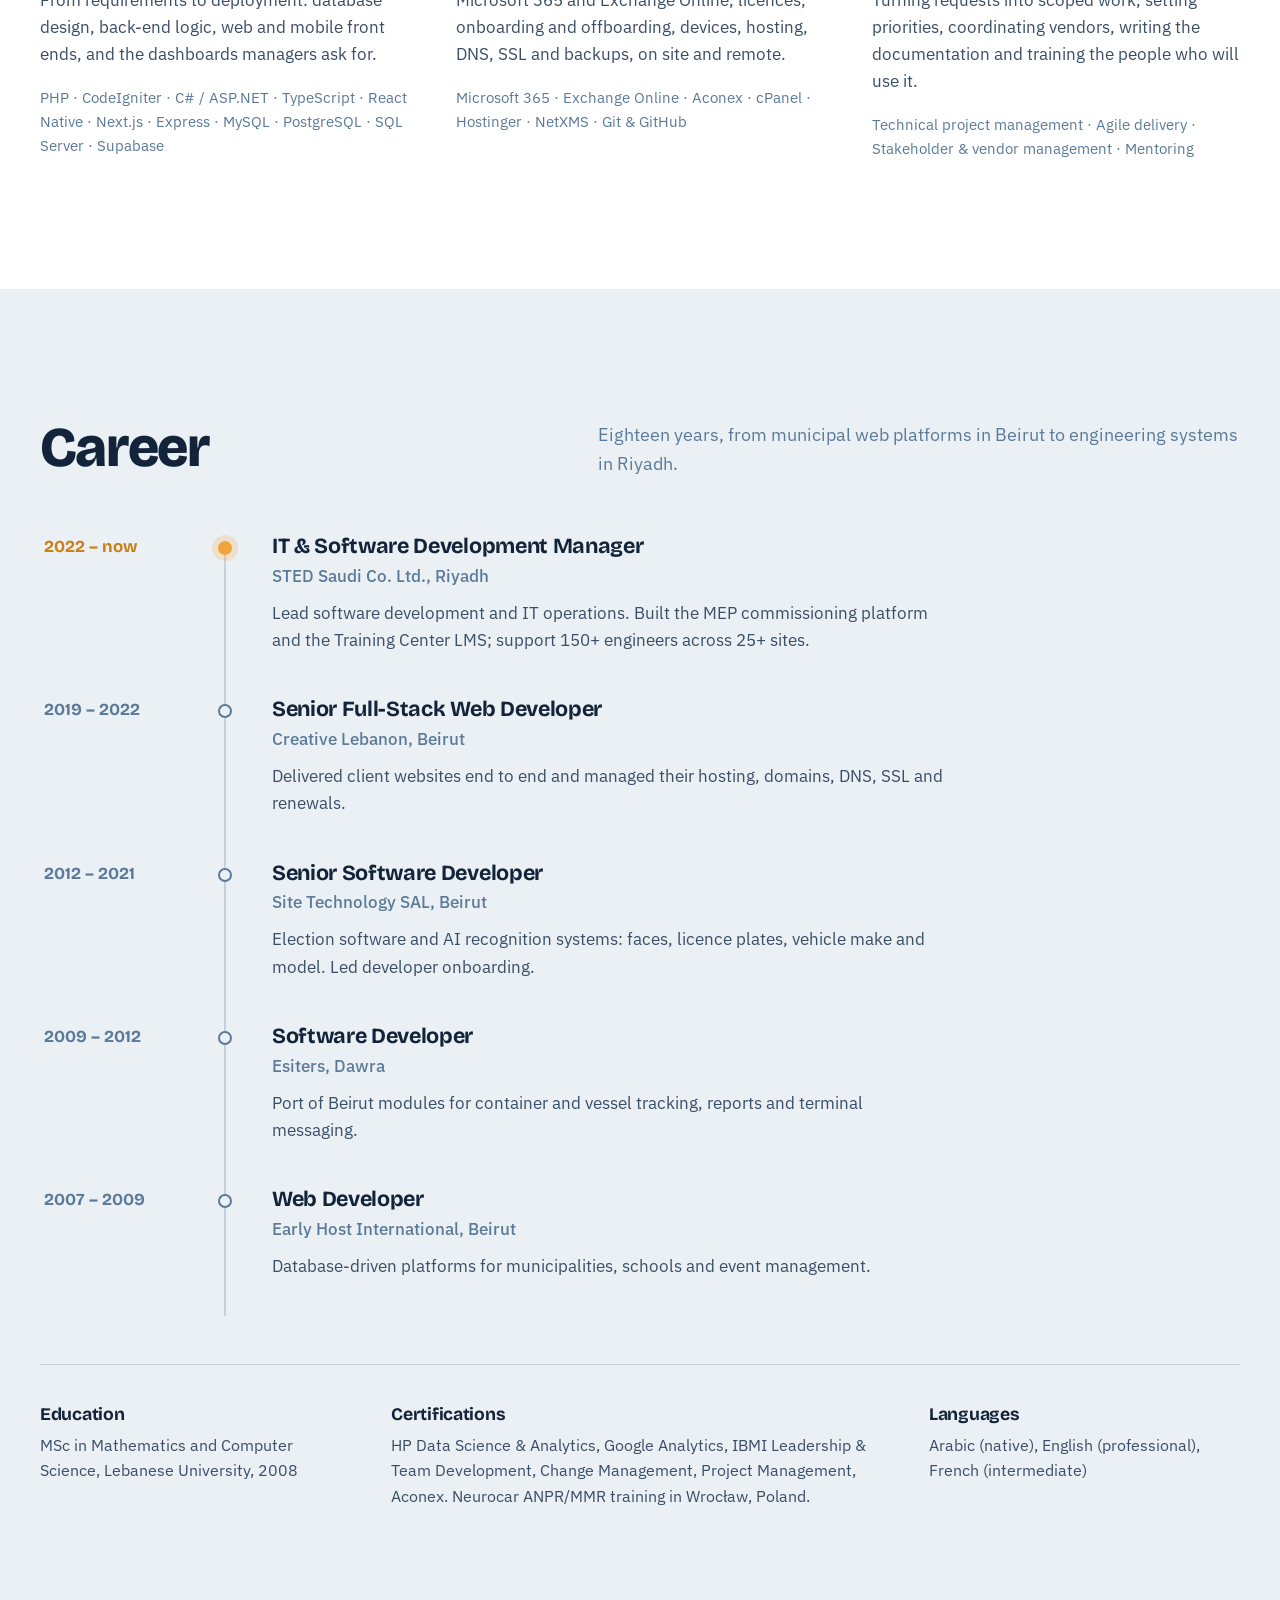
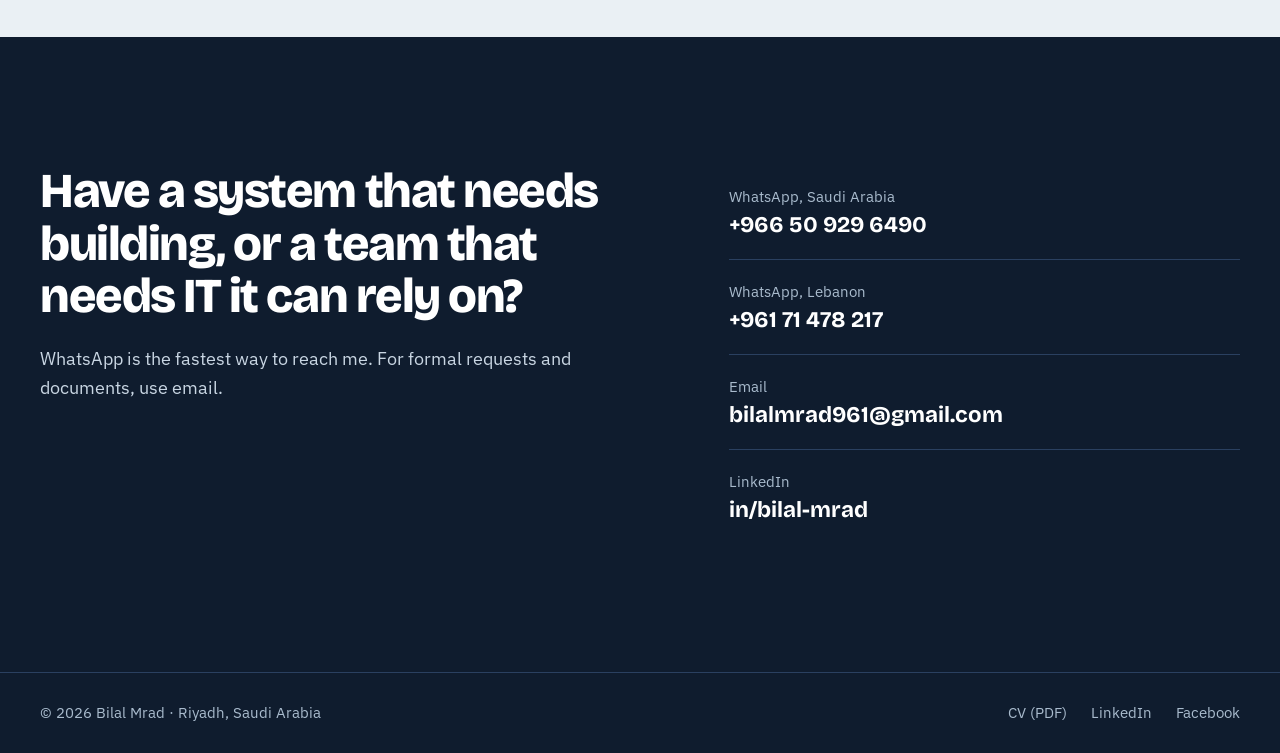
==== commit a33820ac: "Show the full profile photo in the hero Co-Authored-By: Claude Opus 5.5 <noreply@anthropic.com> Clau" ====
--- a/index.html
+++ b/index.html
@@ -70,12 +70,7 @@
             <span>Based in Riyadh, Saudi Arabia</span>
             <span class="status-time" data-clock></span>
           </p>
-          <h1 class="hero-title">
-            <span class="line">I turn engineering</span>
-            <span class="line">and business workflows</span>
-            <span class="line">into software people</span>
-            <span class="line">use every day.</span>
-          </h1>
+          <h1 class="hero-title">I turn engineering and business workflows into software people use every day.</h1>
           <p class="hero-lede">I’m Bilal Mrad, IT &amp; Software Development Manager at STED Saudi in Riyadh. For 18 years I’ve built platforms for engineering, learning, parking, logistics and security, while keeping the IT running for the teams who depend on them.</p>
           <div class="hero-actions">
             <a class="btn btn-amber" href="#work">See selected work</a>
@@ -84,7 +79,7 @@
         </div>
 
         <figure class="hero-portrait">
-          <img src="assets/img/bilal-portrait.webp" width="896" height="1024" alt="Bilal Mrad at his desk with a laptop" fetchpriority="high" />
+          <img src="assets/img/bilal-portrait.webp" width="1400" height="933" alt="Bilal Mrad at his desk with a laptop, next to the words Turning ideas into digital solutions" fetchpriority="high" />
         </figure>
       </div>
 
--- a/styles.css
+++ b/styles.css
@@ -88,8 +88,8 @@
   background: radial-gradient(closest-side, rgba(240, 164, 58, .16), transparent 70%);
   pointer-events: none;
 }
-.hero-grid { display: grid; grid-template-columns: 1.3fr .7fr; gap: clamp(32px, 5vw, 72px); align-items: end; position: relative; }
-.hero-copy { padding-bottom: 72px; }
+.hero-grid { display: grid; grid-template-columns: 1fr 1.05fr; gap: clamp(32px, 4.5vw, 64px); align-items: center; position: relative; padding-bottom: 64px; }
+.hero-copy { }
 .status {
   display: inline-flex; flex-wrap: wrap; align-items: center; gap: 10px;
   padding: 8px 16px 8px 12px; border-radius: 999px; background: var(--ink-2);
@@ -100,18 +100,16 @@
 .status-time:empty { display: none; }
 
 .hero-title {
-  font-size: clamp(2.4rem, 4.3vw, 3.9rem);
+  font-size: clamp(2.3rem, 3.7vw, 3.4rem);
   font-weight: 800; letter-spacing: -.035em; line-height: 1.02;
   font-variation-settings: "opsz" 96;
 }
-.hero-title .line { display: block; }
 .hero-lede { margin-top: 28px; max-width: 34em; font-size: 1.15rem; color: #C9D6E3; }
 .hero-actions { display: flex; flex-wrap: wrap; gap: 14px; margin-top: 36px; }
 
-.hero-portrait { margin: 0; align-self: end; position: relative; }
+.hero-portrait { margin: 0; position: relative; border-radius: var(--radius-lg); overflow: hidden; box-shadow: 0 30px 60px -20px rgba(0, 0, 0, .55), 0 0 0 1px var(--line-dark); }
 .hero-portrait img {
-  width: 100%; height: auto; aspect-ratio: 896 / 1024; object-fit: cover;
-  border-radius: var(--radius-lg) var(--radius-lg) 0 0;
+  width: 100%; height: auto; aspect-ratio: 3 / 2; object-fit: cover;
 }
 .hero-portrait::after { /* amber base line where photo meets the facts bar */
   content: ""; position: absolute; left: 0; right: 0; bottom: 0; height: 4px; background: var(--amber);
@@ -129,17 +127,14 @@
 
 /* Page-load moment: hero lines rise in sequence, once */
 @media (prefers-reduced-motion: no-preference) {
-  .hero-title .line, .hero-lede, .hero-actions, .status, .hero-portrait {
+  .hero-title, .hero-lede, .hero-actions, .status, .hero-portrait {
     opacity: 0; transform: translateY(18px);
     animation: rise .8s var(--ease) forwards;
   }
   .status { animation-delay: .05s; }
-  .hero-title .line:nth-child(1) { animation-delay: .12s; }
-  .hero-title .line:nth-child(2) { animation-delay: .2s; }
-  .hero-title .line:nth-child(3) { animation-delay: .28s; }
-  .hero-title .line:nth-child(4) { animation-delay: .36s; }
-  .hero-lede { animation-delay: .5s; }
-  .hero-actions { animation-delay: .6s; }
+  .hero-title { animation-delay: .12s; }
+  .hero-lede { animation-delay: .28s; }
+  .hero-actions { animation-delay: .4s; }
   .hero-portrait { animation-delay: .25s; animation-duration: 1.1s; }
 }
 @keyframes rise { to { opacity: 1; transform: none; } }
@@ -285,9 +280,7 @@
 
   .hero { padding-top: 112px; }
   .hero-grid { grid-template-columns: 1fr; }
-  .hero-title .line { display: inline; }
-  .hero-copy { padding-bottom: 40px; }
-  .hero-portrait { max-width: 460px; }
+  .hero-grid { padding-bottom: 48px; }
   .facts { grid-template-columns: 1fr 1fr; }
   .facts div:nth-child(3) { padding-left: 0; border-left: 0; }
   .facts div:nth-child(n+3) { border-top: 1px solid var(--line-dark); }
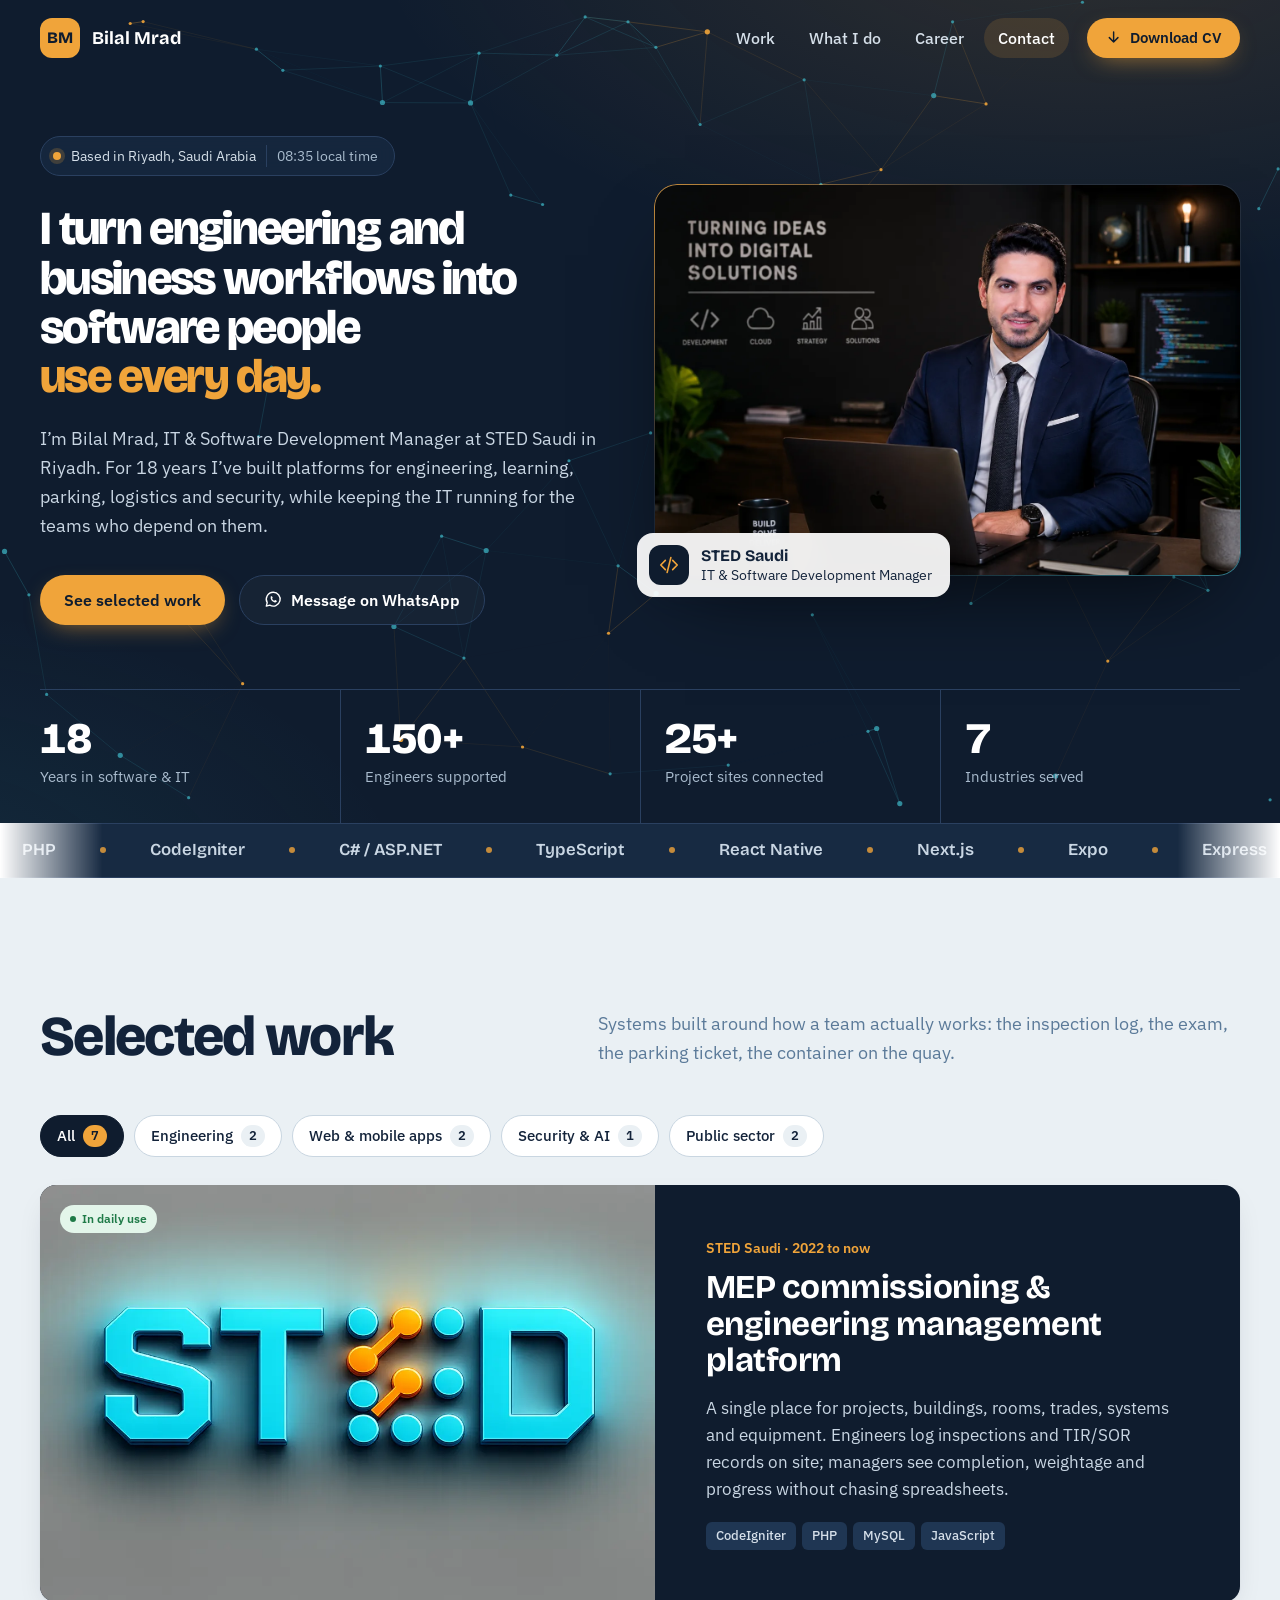
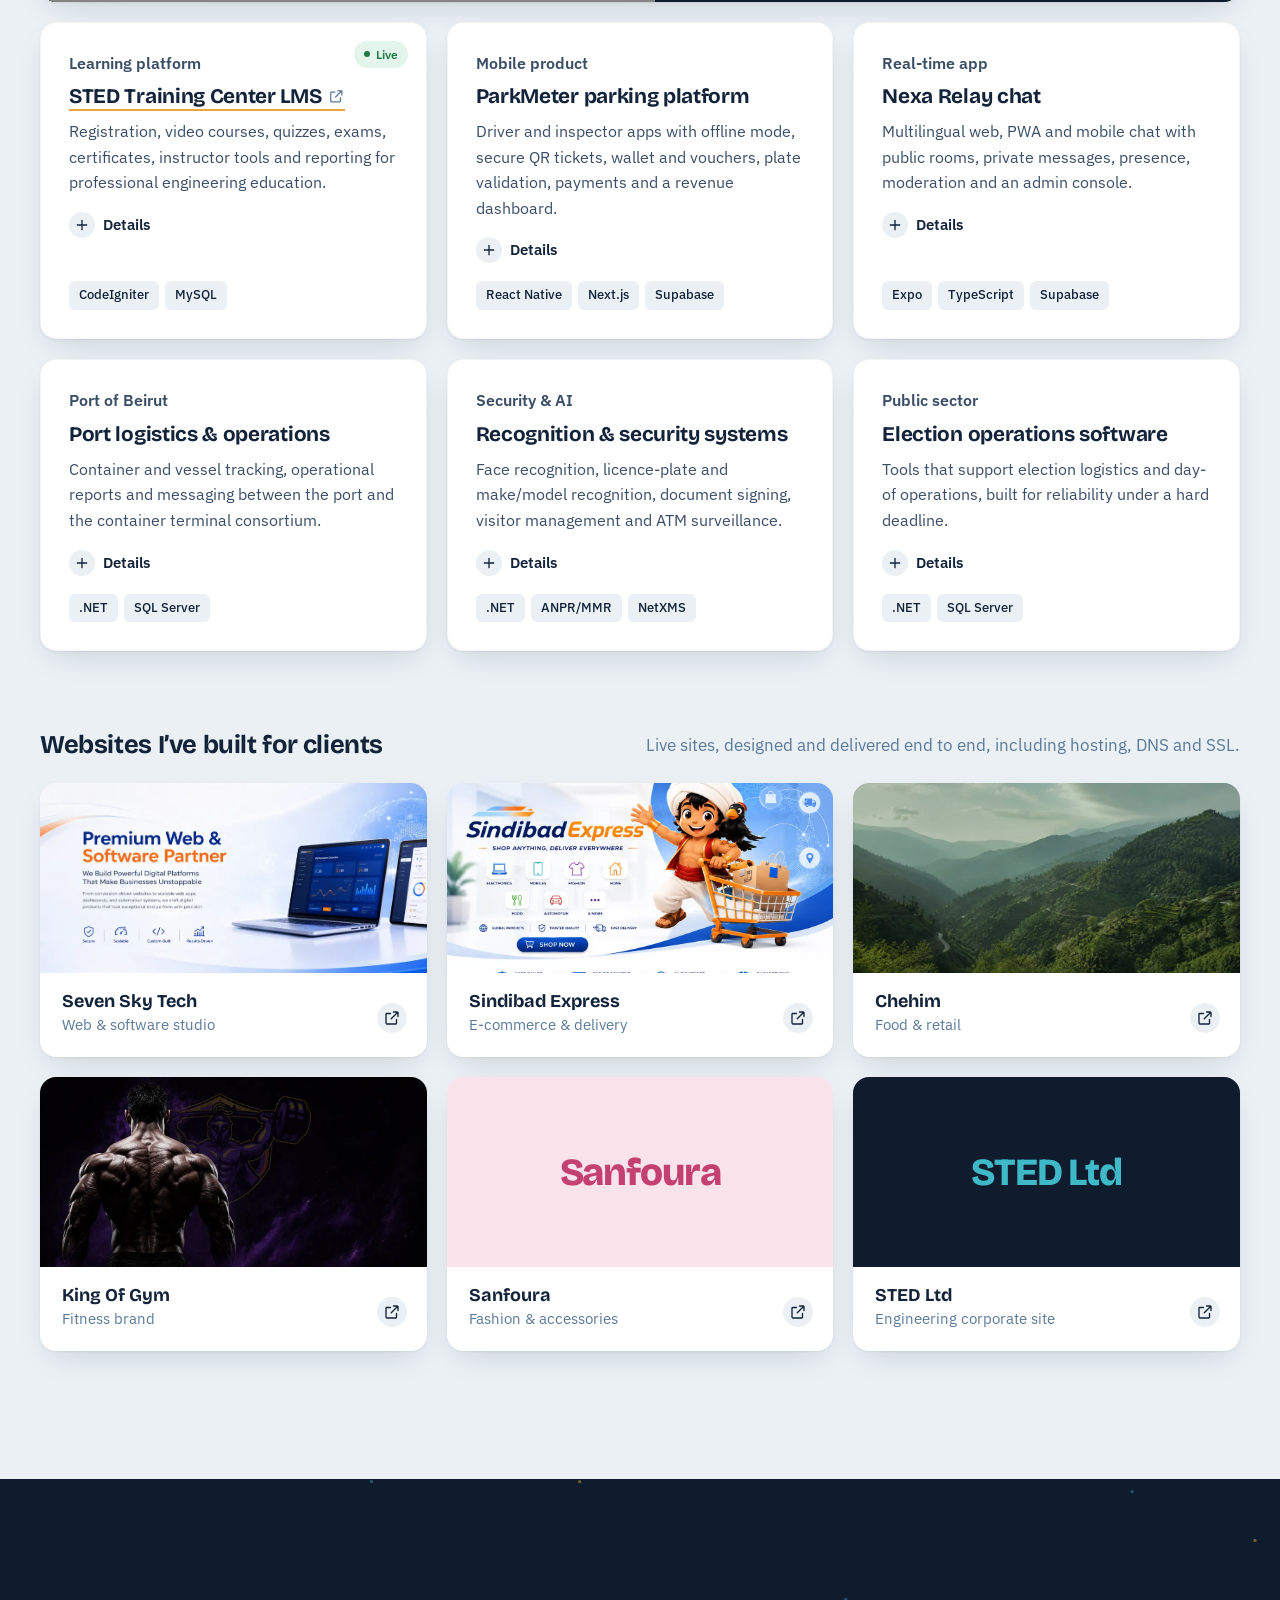
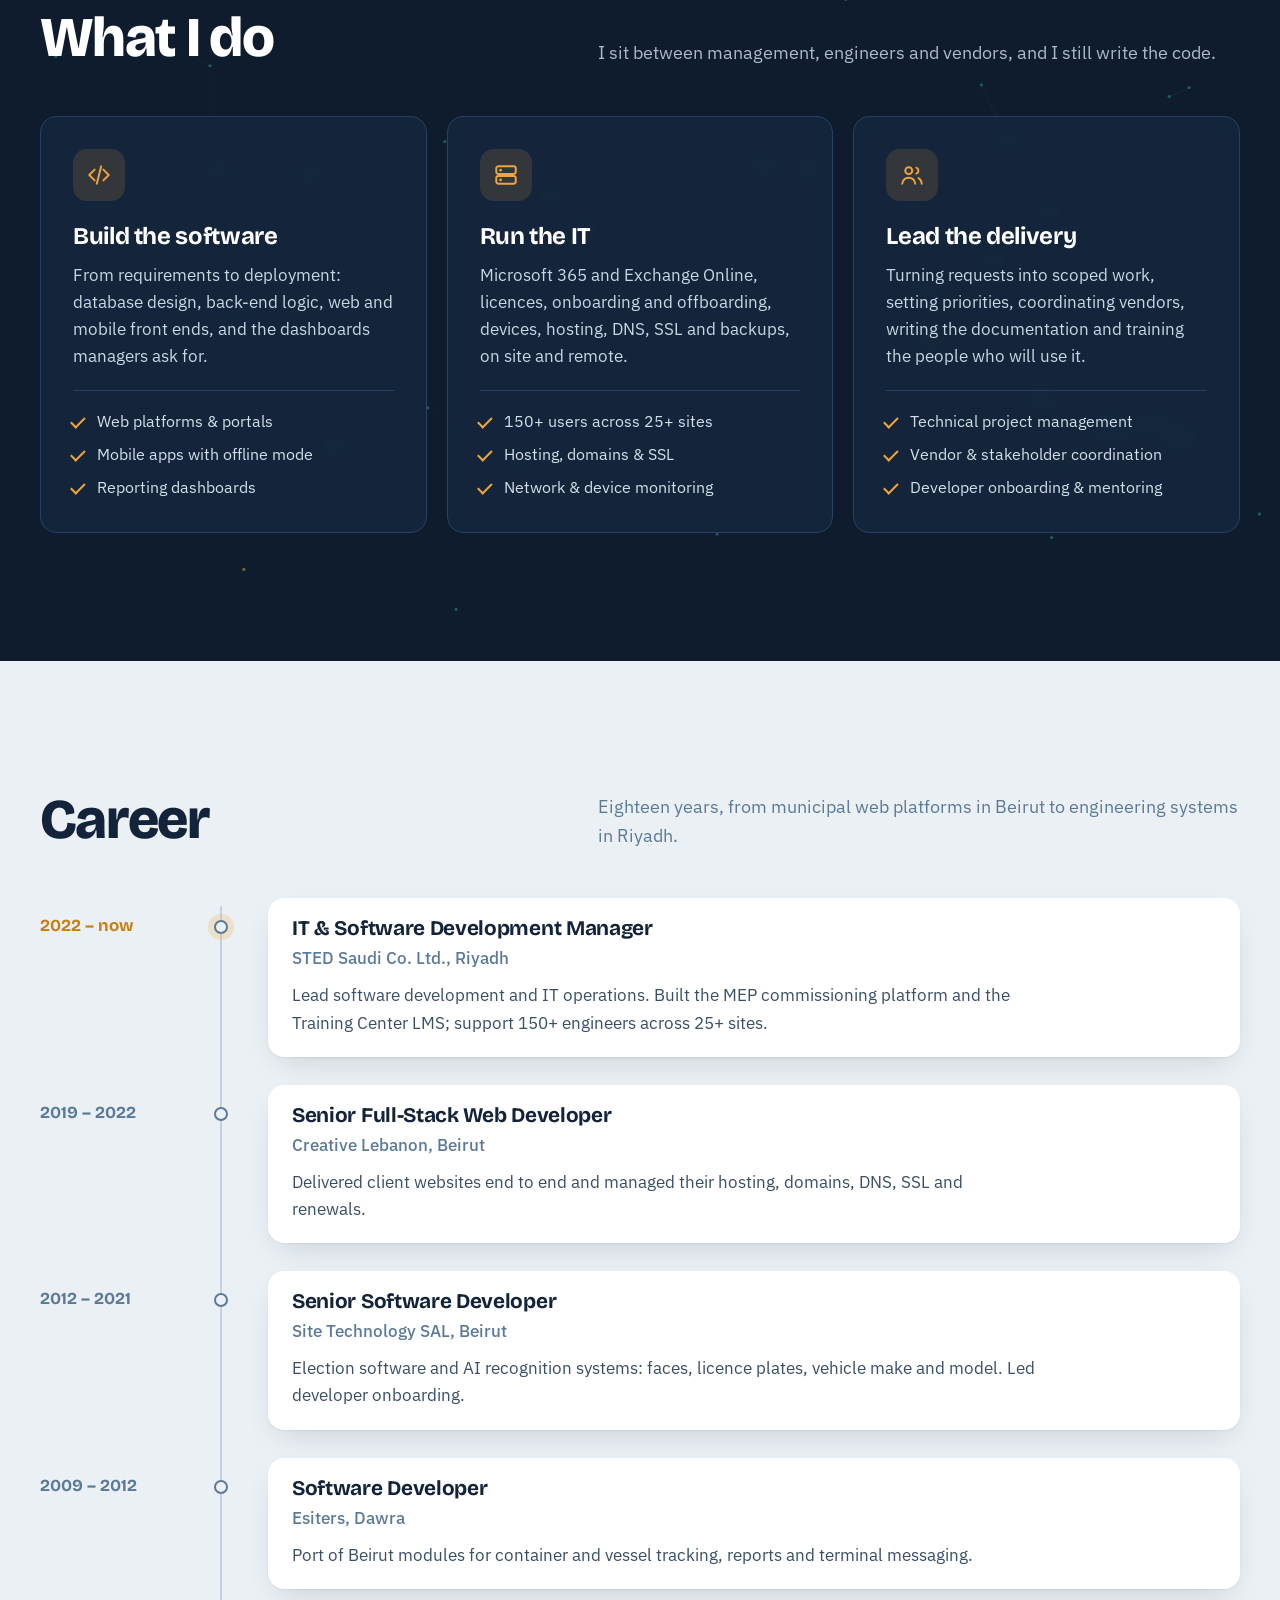
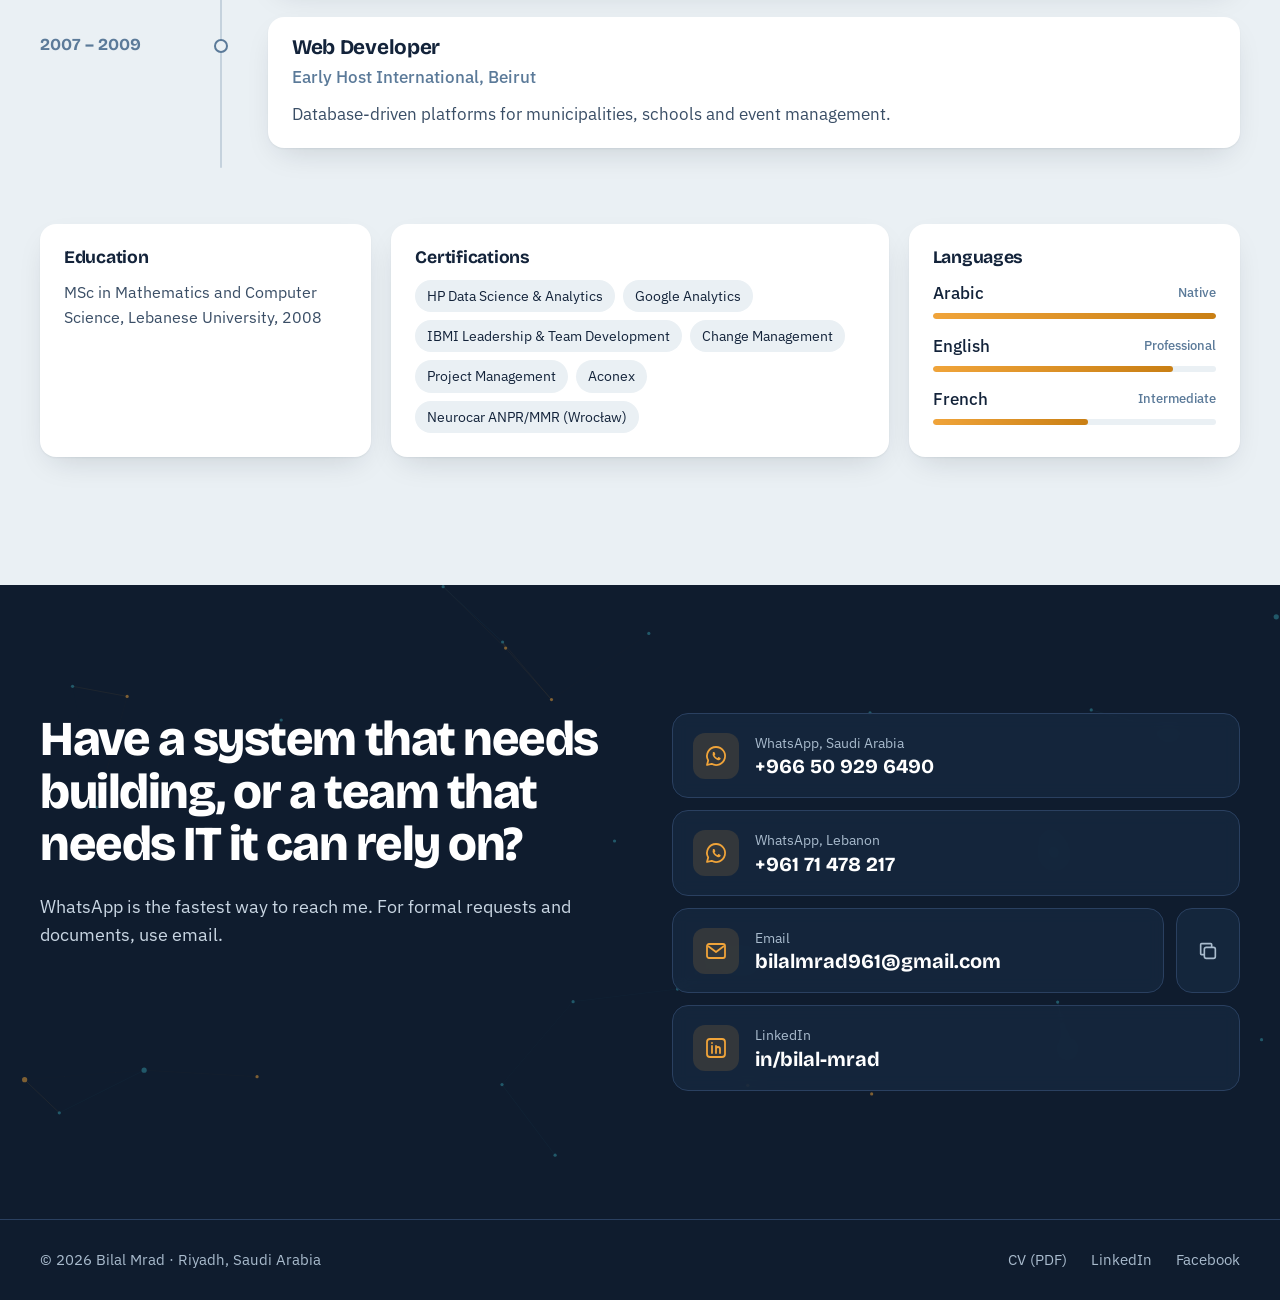
==== commit ed8d3f9f: "Upgrade site with STED-style interactions Animated network background, scroll progress bar, reveal-o" ====
--- a/index.html
+++ b/index.html
@@ -19,7 +19,7 @@
   <link rel="preconnect" href="https://fonts.googleapis.com" />
   <link rel="preconnect" href="https://fonts.gstatic.com" crossorigin />
   <link href="https://fonts.googleapis.com/css2?family=Bricolage+Grotesque:opsz,wght@12..96,500;12..96,700;12..96,800&family=IBM+Plex+Sans:wght@400;500;600&display=swap" rel="stylesheet" />
-  <link rel="stylesheet" href="styles.css" />
+  <link rel="stylesheet" href="styles.css?v=5" />
 
   <script type="application/ld+json">
   {
@@ -31,14 +31,30 @@
     "address": { "@type": "PostalAddress", "addressLocality": "Riyadh", "addressCountry": "SA" },
     "email": "mailto:bilalmrad961@gmail.com",
     "url": "https://bilalmrad.com",
-    "image": "https://bilalmrad.com/assets/img/bilal-portrait.webp",
+    "image": "https://bilalmrad.com/assets/img/bilal-photo.webp",
     "sameAs": ["https://www.linkedin.com/in/bilal-mrad-406b1363/", "https://www.facebook.com/bilal.s.mrad"],
     "alumniOf": "Lebanese University"
   }
   </script>
+  <script>document.documentElement.classList.add('js');</script>
 </head>
 <body>
   <a class="skip-link" href="#main">Skip to content</a>
+  <div class="progress" aria-hidden="true"><span data-progress></span></div>
+
+  <svg width="0" height="0" style="position:absolute" aria-hidden="true">
+    <symbol id="i-code" viewBox="0 0 24 24"><path d="M8 7l-5 5 5 5M16 7l5 5-5 5M14 4l-4 16" fill="none" stroke="currentColor" stroke-width="1.8" stroke-linecap="round" stroke-linejoin="round"/></symbol>
+    <symbol id="i-server" viewBox="0 0 24 24"><rect x="3" y="4" width="18" height="7" rx="2" fill="none" stroke="currentColor" stroke-width="1.8"/><rect x="3" y="13" width="18" height="7" rx="2" fill="none" stroke="currentColor" stroke-width="1.8"/><path d="M7 7.5h.01M7 16.5h.01" stroke="currentColor" stroke-width="2.6" stroke-linecap="round"/></symbol>
+    <symbol id="i-team" viewBox="0 0 24 24"><circle cx="9" cy="8" r="3.2" fill="none" stroke="currentColor" stroke-width="1.8"/><path d="M3 20c.6-3.4 3-5.4 6-5.4s5.4 2 6 5.4" fill="none" stroke="currentColor" stroke-width="1.8" stroke-linecap="round"/><path d="M16 5.2a3 3 0 010 5.6M18 14.8c1.6.7 2.6 2.4 3 5.2" fill="none" stroke="currentColor" stroke-width="1.8" stroke-linecap="round"/></symbol>
+    <symbol id="i-plus" viewBox="0 0 24 24"><path d="M12 5v14M5 12h14" fill="none" stroke="currentColor" stroke-width="2" stroke-linecap="round"/></symbol>
+    <symbol id="i-ext" viewBox="0 0 24 24"><path d="M14 4h6v6M20 4l-9 9M18 14v5a1 1 0 01-1 1H5a1 1 0 01-1-1V7a1 1 0 011-1h5" fill="none" stroke="currentColor" stroke-width="1.8" stroke-linecap="round" stroke-linejoin="round"/></symbol>
+    <symbol id="i-wa" viewBox="0 0 24 24"><path d="M12 3a9 9 0 00-7.8 13.5L3 21l4.6-1.2A9 9 0 1012 3z" fill="none" stroke="currentColor" stroke-width="1.8" stroke-linejoin="round"/><path d="M8.8 8.6c.2-.5.5-.6.8-.6h.5c.2 0 .4 0 .5.4l.7 1.6c.1.2 0 .4-.1.6l-.5.6c-.1.1-.2.3 0 .5.5.9 1.4 1.8 2.4 2.3.2.1.4.1.5-.1l.6-.7c.2-.2.4-.2.6-.1l1.6.8c.2.1.3.2.3.4 0 .5-.2 1.2-.7 1.5-.6.4-1.5.5-2.6.1-1.6-.6-3.3-2-4.2-3.6-.6-1.1-.7-2-.4-2.7z" fill="currentColor"/></symbol>
+    <symbol id="i-mail" viewBox="0 0 24 24"><rect x="3" y="5" width="18" height="14" rx="2" fill="none" stroke="currentColor" stroke-width="1.8"/><path d="M4 7l8 6 8-6" fill="none" stroke="currentColor" stroke-width="1.8" stroke-linejoin="round"/></symbol>
+    <symbol id="i-in" viewBox="0 0 24 24"><rect x="3" y="3" width="18" height="18" rx="3" fill="none" stroke="currentColor" stroke-width="1.8"/><path d="M8 10v7M8 7v.01M12 17v-4a2 2 0 014 0v4M12 10v7" fill="none" stroke="currentColor" stroke-width="1.8" stroke-linecap="round"/></symbol>
+    <symbol id="i-copy" viewBox="0 0 24 24"><rect x="8" y="8" width="12" height="12" rx="2" fill="none" stroke="currentColor" stroke-width="1.8"/><path d="M16 8V5a1 1 0 00-1-1H5a1 1 0 00-1 1v10a1 1 0 001 1h3" fill="none" stroke="currentColor" stroke-width="1.8"/></symbol>
+    <symbol id="i-down" viewBox="0 0 24 24"><path d="M12 4v14M6 12l6 6 6-6" fill="none" stroke="currentColor" stroke-width="2" stroke-linecap="round" stroke-linejoin="round"/></symbol>
+    <symbol id="i-up" viewBox="0 0 24 24"><path d="M12 20V6M6 12l6-6 6 6" fill="none" stroke="currentColor" stroke-width="2" stroke-linecap="round" stroke-linejoin="round"/></symbol>
+  </svg>
 
   <header class="site-header" data-header>
     <div class="wrap header-inner">
@@ -51,11 +67,13 @@
         <span class="sr-only">Menu</span>
       </button>
       <nav id="site-nav" class="site-nav" data-nav>
-        <a href="#work">Work</a>
-        <a href="#services">What I do</a>
-        <a href="#career">Career</a>
-        <a href="#contact">Contact</a>
-        <a class="btn btn-small btn-amber" href="assets/docs/Bilal_Mrad_Resume.pdf" target="_blank" rel="noopener">Download CV</a>
+        <a href="#work" data-spy>Work</a>
+        <a href="#services" data-spy>What I do</a>
+        <a href="#career" data-spy>Career</a>
+        <a href="#contact" data-spy>Contact</a>
+        <a class="btn btn-small btn-amber" href="assets/docs/Bilal_Mrad_Resume.pdf" target="_blank" rel="noopener">
+          <svg class="ico" aria-hidden="true"><use href="#i-down"/></svg>Download CV
+        </a>
       </nav>
     </div>
   </header>
@@ -63,139 +81,194 @@
   <main id="main">
     <!-- HERO -->
     <section class="hero">
+      <canvas class="hero-net" data-net aria-hidden="true"></canvas>
       <div class="wrap hero-grid">
         <div class="hero-copy">
-          <p class="status" data-status>
+          <p class="status">
             <span class="status-dot" aria-hidden="true"></span>
             <span>Based in Riyadh, Saudi Arabia</span>
             <span class="status-time" data-clock></span>
           </p>
-          <h1 class="hero-title">I turn engineering and business workflows into software people use every day.</h1>
+          <h1 class="hero-title">I turn engineering and business workflows into software people <span class="rotator" data-rotator aria-live="off"><span>use every day.</span></span></h1>
           <p class="hero-lede">I’m Bilal Mrad, IT &amp; Software Development Manager at STED Saudi in Riyadh. For 18 years I’ve built platforms for engineering, learning, parking, logistics and security, while keeping the IT running for the teams who depend on them.</p>
           <div class="hero-actions">
             <a class="btn btn-amber" href="#work">See selected work</a>
-            <a class="btn btn-ghost" href="https://wa.me/966509296490" target="_blank" rel="noopener">Message on WhatsApp</a>
+            <a class="btn btn-ghost" href="https://wa.me/966509296490" target="_blank" rel="noopener">
+              <svg class="ico" aria-hidden="true"><use href="#i-wa"/></svg>Message on WhatsApp
+            </a>
           </div>
         </div>
 
-        <figure class="hero-portrait">
-          <img src="assets/img/bilal-portrait.webp" width="1400" height="933" alt="Bilal Mrad at his desk with a laptop, next to the words Turning ideas into digital solutions" fetchpriority="high" />
+        <figure class="hero-photo" data-tilt>
+          <img src="assets/img/bilal-photo.webp" width="1400" height="933" alt="Bilal Mrad at his desk with a laptop, next to the words Turning ideas into digital solutions" fetchpriority="high" />
+          <figcaption class="photo-chip">
+            <span class="chip-ico"><svg aria-hidden="true"><use href="#i-code"/></svg></span>
+            <span><strong>STED Saudi</strong><br />IT &amp; Software Development Manager</span>
+          </figcaption>
         </figure>
       </div>
 
       <div class="wrap">
         <dl class="facts">
-          <div><dt>Years in software &amp; IT</dt><dd>18</dd></div>
-          <div><dt>Engineers supported</dt><dd>150+</dd></div>
-          <div><dt>Project sites connected</dt><dd>25+</dd></div>
-          <div><dt>Industries served</dt><dd>7</dd></div>
+          <div><dt>Years in software &amp; IT</dt><dd><span data-count="18">18</span></dd></div>
+          <div><dt>Engineers supported</dt><dd><span data-count="150">150</span>+</dd></div>
+          <div><dt>Project sites connected</dt><dd><span data-count="25">25</span>+</dd></div>
+          <div><dt>Industries served</dt><dd><span data-count="7">7</span></dd></div>
         </dl>
       </div>
     </section>
+
+    <!-- STACK MARQUEE -->
+    <div class="marquee" aria-label="Technologies I work with">
+      <div class="marquee-track" data-marquee>
+        <span>PHP</span><span>CodeIgniter</span><span>C# / ASP.NET</span><span>TypeScript</span><span>React Native</span><span>Next.js</span><span>Expo</span><span>Express</span><span>MySQL</span><span>PostgreSQL</span><span>SQL Server</span><span>Supabase</span><span>Microsoft 365</span><span>Exchange Online</span><span>Aconex</span><span>NetXMS</span><span>Git &amp; GitHub</span>
+      </div>
+    </div>
 
     <!-- SELECTED WORK -->
     <section id="work" class="section section-light">
       <div class="wrap">
-        <header class="section-head">
+        <header class="section-head reveal">
           <h2>Selected work</h2>
           <p>Systems built around how a team actually works: the inspection log, the exam, the parking ticket, the container on the quay.</p>
         </header>
 
-        <article class="case-feature">
-          <div class="case-media">
-            <img src="assets/img/sted.webp" width="1100" height="733" alt="STED brand mark" loading="lazy" />
-          </div>
-          <div class="case-body">
-            <p class="case-meta">STED Saudi · 2022 to now</p>
-            <h3>MEP commissioning &amp; engineering management platform</h3>
-            <p>A single place for projects, buildings, rooms, trades, systems and equipment. Engineers log inspections and TIR/SOR records on site; managers see completion, weightage and progress without chasing spreadsheets.</p>
-            <ul class="tags" aria-label="Technology">
-              <li>CodeIgniter</li><li>PHP</li><li>MySQL</li><li>JavaScript</li>
-            </ul>
-          </div>
-        </article>
-
-        <div class="case-grid">
-          <article class="case">
-            <p class="case-meta">Learning platform</p>
-            <h3><a href="https://stedtrainingcenter.com" target="_blank" rel="noopener">STED Training Center LMS</a></h3>
+        <div class="filters reveal" role="toolbar" aria-label="Filter projects" data-filters>
+          <button class="chip is-active" data-filter="all" aria-pressed="true">All <span class="n"></span></button>
+          <button class="chip" data-filter="engineering" aria-pressed="false">Engineering <span class="n"></span></button>
+          <button class="chip" data-filter="mobile" aria-pressed="false">Web &amp; mobile apps <span class="n"></span></button>
+          <button class="chip" data-filter="security" aria-pressed="false">Security &amp; AI <span class="n"></span></button>
+          <button class="chip" data-filter="gov" aria-pressed="false">Public sector <span class="n"></span></button>
+        </div>
+
+        <div class="work-grid" data-work>
+          <article class="project project-feature reveal" data-cat="engineering" data-spot>
+            <div class="project-media">
+              <img src="assets/img/sted.webp" width="1100" height="733" alt="STED brand mark" loading="lazy" />
+              <span class="badge badge-live">In daily use</span>
+            </div>
+            <div class="project-body">
+              <p class="project-meta">STED Saudi · 2022 to now</p>
+              <h3>MEP commissioning &amp; engineering management platform</h3>
+              <p>A single place for projects, buildings, rooms, trades, systems and equipment. Engineers log inspections and TIR/SOR records on site; managers see completion, weightage and progress without chasing spreadsheets.</p>
+              <ul class="tags" aria-label="Technology"><li>CodeIgniter</li><li>PHP</li><li>MySQL</li><li>JavaScript</li></ul>
+            </div>
+          </article>
+
+          <article class="project reveal" data-cat="engineering" data-spot>
+            <span class="badge badge-live">Live</span>
+            <p class="project-meta">Learning platform</p>
+            <h3><a href="https://stedtrainingcenter.com" target="_blank" rel="noopener">STED Training Center LMS <svg class="ico" aria-hidden="true"><use href="#i-ext"/></svg></a></h3>
             <p>Registration, video courses, quizzes, exams, certificates, instructor tools and reporting for professional engineering education.</p>
+            <button class="more" aria-expanded="false" data-more><svg aria-hidden="true"><use href="#i-plus"/></svg><span>Details</span></button>
+            <div class="more-body" hidden>
+              <p>Learners move from sign-up to certificate in one flow; instructors build courses and exams without a developer; admins get enrolment and completion reports.</p>
+            </div>
             <ul class="tags" aria-label="Technology"><li>CodeIgniter</li><li>MySQL</li></ul>
           </article>
-          <article class="case">
-            <p class="case-meta">Mobile product</p>
+
+          <article class="project reveal" data-cat="mobile" data-spot>
+            <p class="project-meta">Mobile product</p>
             <h3>ParkMeter parking platform</h3>
             <p>Driver and inspector apps with offline mode, secure QR tickets, wallet and vouchers, plate validation, payments and a revenue dashboard.</p>
+            <button class="more" aria-expanded="false" data-more><svg aria-hidden="true"><use href="#i-plus"/></svg><span>Details</span></button>
+            <div class="more-body" hidden>
+              <p>Inspectors keep working without signal and sync later; drivers pay, top up and use vouchers in the app; operators follow revenue on a dashboard.</p>
+            </div>
             <ul class="tags" aria-label="Technology"><li>React Native</li><li>Next.js</li><li>Supabase</li></ul>
           </article>
-          <article class="case">
-            <p class="case-meta">Real-time app</p>
+
+          <article class="project reveal" data-cat="mobile" data-spot>
+            <p class="project-meta">Real-time app</p>
             <h3>Nexa Relay chat</h3>
             <p>Multilingual web, PWA and mobile chat with public rooms, private messages, presence, moderation and an admin console.</p>
+            <button class="more" aria-expanded="false" data-more><svg aria-hidden="true"><use href="#i-plus"/></svg><span>Details</span></button>
+            <div class="more-body" hidden>
+              <p>One TypeScript codebase serves web, installable PWA and native mobile, with live presence and moderation tools for admins.</p>
+            </div>
             <ul class="tags" aria-label="Technology"><li>Expo</li><li>TypeScript</li><li>Supabase</li></ul>
           </article>
-          <article class="case">
-            <p class="case-meta">Port of Beirut</p>
+
+          <article class="project reveal" data-cat="gov" data-spot>
+            <p class="project-meta">Port of Beirut</p>
             <h3>Port logistics &amp; operations</h3>
             <p>Container and vessel tracking, operational reports and messaging between the port and the container terminal consortium.</p>
+            <button class="more" aria-expanded="false" data-more><svg aria-hidden="true"><use href="#i-plus"/></svg><span>Details</span></button>
+            <div class="more-body" hidden>
+              <p>Port and terminal teams shared one set of container, vessel and operational records, with messaging built in.</p>
+            </div>
             <ul class="tags" aria-label="Technology"><li>.NET</li><li>SQL Server</li></ul>
           </article>
-          <article class="case">
-            <p class="case-meta">Security &amp; AI</p>
+
+          <article class="project reveal" data-cat="security" data-spot>
+            <p class="project-meta">Security &amp; AI</p>
             <h3>Recognition &amp; security systems</h3>
             <p>Face recognition, licence-plate and make/model recognition, document signing, visitor management and ATM surveillance.</p>
+            <button class="more" aria-expanded="false" data-more><svg aria-hidden="true"><use href="#i-plus"/></svg><span>Details</span></button>
+            <div class="more-body" hidden>
+              <p>Built on Neurocar ANPR/MMR, with training in Wrocław, Poland. Includes monitoring of networked devices with NetXMS.</p>
+            </div>
             <ul class="tags" aria-label="Technology"><li>.NET</li><li>ANPR/MMR</li><li>NetXMS</li></ul>
           </article>
-          <article class="case">
-            <p class="case-meta">Public sector</p>
+
+          <article class="project reveal" data-cat="gov" data-spot>
+            <p class="project-meta">Public sector</p>
             <h3>Election operations software</h3>
             <p>Tools that support election logistics and day-of operations, built for reliability under a hard deadline.</p>
+            <button class="more" aria-expanded="false" data-more><svg aria-hidden="true"><use href="#i-plus"/></svg><span>Details</span></button>
+            <div class="more-body" hidden>
+              <p>Built at Site Technology SAL in Beirut, where I also led developer onboarding.</p>
+            </div>
             <ul class="tags" aria-label="Technology"><li>.NET</li><li>SQL Server</li></ul>
           </article>
         </div>
-
-        <h3 class="sub-head">Websites I’ve built for clients</h3>
+        <p class="empty" hidden data-empty>No projects in this category yet.</p>
+
+        <div class="sub-head reveal">
+          <h3>Websites I’ve built for clients</h3>
+          <p>Live sites, designed and delivered end to end, including hosting, DNS and SSL.</p>
+        </div>
         <ul class="sites">
-          <li>
-            <a class="site" href="https://sevenskytech.com/" target="_blank" rel="noopener">
-              <img src="assets/img/sevenskytech.webp" alt="" loading="lazy" width="1100" height="440" />
-              <span class="site-name">Seven Sky Tech</span>
-              <span class="site-kind">Web &amp; software studio</span>
-            </a>
-          </li>
-          <li>
-            <a class="site" href="https://sindibadexpress.com" target="_blank" rel="noopener">
-              <img src="assets/img/sindibad.webp" alt="" loading="lazy" width="1100" height="733" />
-              <span class="site-name">Sindibad Express</span>
-              <span class="site-kind">E-commerce &amp; delivery</span>
-            </a>
-          </li>
-          <li>
-            <a class="site" href="https://chehim.com" target="_blank" rel="noopener">
-              <img src="assets/img/chehim.webp" alt="" loading="lazy" width="1100" height="487" />
-              <span class="site-name">Chehim</span>
-              <span class="site-kind">Food &amp; retail</span>
-            </a>
-          </li>
-          <li>
-            <a class="site" href="https://kingofgymlb.com" target="_blank" rel="noopener">
-              <img src="assets/img/kingofgym.webp" alt="" loading="lazy" width="1100" height="587" />
-              <span class="site-name">King Of Gym</span>
-              <span class="site-kind">Fitness brand</span>
-            </a>
-          </li>
-          <li>
-            <a class="site site-type site-rose" href="https://sanfoura.com" target="_blank" rel="noopener">
-              <span class="site-word" aria-hidden="true">Sanfoura</span>
-              <span class="site-name">Sanfoura</span>
-              <span class="site-kind">Fashion &amp; accessories</span>
-            </a>
-          </li>
-          <li>
-            <a class="site site-type site-steel" href="https://stedltd.com" target="_blank" rel="noopener">
-              <span class="site-word" aria-hidden="true">STED Ltd</span>
-              <span class="site-name">STED Ltd</span>
-              <span class="site-kind">Engineering corporate site</span>
+          <li class="reveal">
+            <a class="site" href="https://sevenskytech.com/" target="_blank" rel="noopener" data-spot>
+              <span class="site-media"><img src="assets/img/sevenskytech.webp" alt="" loading="lazy" width="1100" height="440" /></span>
+              <span class="site-text"><span class="site-name">Seven Sky Tech</span><span class="site-kind">Web &amp; software studio</span></span>
+              <svg class="site-go" aria-hidden="true"><use href="#i-ext"/></svg>
+            </a>
+          </li>
+          <li class="reveal">
+            <a class="site" href="https://sindibadexpress.com" target="_blank" rel="noopener" data-spot>
+              <span class="site-media"><img src="assets/img/sindibad.webp" alt="" loading="lazy" width="1100" height="733" /></span>
+              <span class="site-text"><span class="site-name">Sindibad Express</span><span class="site-kind">E-commerce &amp; delivery</span></span>
+              <svg class="site-go" aria-hidden="true"><use href="#i-ext"/></svg>
+            </a>
+          </li>
+          <li class="reveal">
+            <a class="site" href="https://chehim.com" target="_blank" rel="noopener" data-spot>
+              <span class="site-media"><img src="assets/img/chehim.webp" alt="" loading="lazy" width="1100" height="487" /></span>
+              <span class="site-text"><span class="site-name">Chehim</span><span class="site-kind">Food &amp; retail</span></span>
+              <svg class="site-go" aria-hidden="true"><use href="#i-ext"/></svg>
+            </a>
+          </li>
+          <li class="reveal">
+            <a class="site" href="https://kingofgymlb.com" target="_blank" rel="noopener" data-spot>
+              <span class="site-media"><img src="assets/img/kingofgym.webp" alt="" loading="lazy" width="1100" height="587" /></span>
+              <span class="site-text"><span class="site-name">King Of Gym</span><span class="site-kind">Fitness brand</span></span>
+              <svg class="site-go" aria-hidden="true"><use href="#i-ext"/></svg>
+            </a>
+          </li>
+          <li class="reveal">
+            <a class="site" href="https://sanfoura.com" target="_blank" rel="noopener" data-spot>
+              <span class="site-media site-word site-rose" aria-hidden="true">Sanfoura</span>
+              <span class="site-text"><span class="site-name">Sanfoura</span><span class="site-kind">Fashion &amp; accessories</span></span>
+              <svg class="site-go" aria-hidden="true"><use href="#i-ext"/></svg>
+            </a>
+          </li>
+          <li class="reveal">
+            <a class="site" href="https://stedltd.com" target="_blank" rel="noopener" data-spot>
+              <span class="site-media site-word site-steel" aria-hidden="true">STED Ltd</span>
+              <span class="site-text"><span class="site-name">STED Ltd</span><span class="site-kind">Engineering corporate site</span></span>
+              <svg class="site-go" aria-hidden="true"><use href="#i-ext"/></svg>
             </a>
           </li>
         </ul>
@@ -203,27 +276,32 @@
     </section>
 
     <!-- SERVICES -->
-    <section id="services" class="section">
-      <div class="wrap services">
-        <header class="section-head">
+    <section id="services" class="section section-dark">
+      <canvas class="section-net" data-net="soft" aria-hidden="true"></canvas>
+      <div class="wrap">
+        <header class="section-head reveal">
           <h2>What I do</h2>
           <p>I sit between management, engineers and vendors, and I still write the code.</p>
         </header>
-
-        <div class="service">
-          <h3>Build the software</h3>
-          <p>From requirements to deployment: database design, back-end logic, web and mobile front ends, and the dashboards managers ask for.</p>
-          <p class="stack">PHP · CodeIgniter · C# / ASP.NET · TypeScript · React Native · Next.js · Express · MySQL · PostgreSQL · SQL Server · Supabase</p>
-        </div>
-        <div class="service">
-          <h3>Run the IT</h3>
-          <p>Microsoft 365 and Exchange Online, licences, onboarding and offboarding, devices, hosting, DNS, SSL and backups, on site and remote.</p>
-          <p class="stack">Microsoft 365 · Exchange Online · Aconex · cPanel · Hostinger · NetXMS · Git &amp; GitHub</p>
-        </div>
-        <div class="service">
-          <h3>Lead the delivery</h3>
-          <p>Turning requests into scoped work, setting priorities, coordinating vendors, writing the documentation and training the people who will use it.</p>
-          <p class="stack">Technical project management · Agile delivery · Stakeholder &amp; vendor management · Mentoring</p>
+        <div class="services">
+          <article class="service reveal" data-spot>
+            <span class="service-ico"><svg aria-hidden="true"><use href="#i-code"/></svg></span>
+            <h3>Build the software</h3>
+            <p>From requirements to deployment: database design, back-end logic, web and mobile front ends, and the dashboards managers ask for.</p>
+            <ul class="checks"><li>Web platforms &amp; portals</li><li>Mobile apps with offline mode</li><li>Reporting dashboards</li></ul>
+          </article>
+          <article class="service reveal" data-spot>
+            <span class="service-ico"><svg aria-hidden="true"><use href="#i-server"/></svg></span>
+            <h3>Run the IT</h3>
+            <p>Microsoft 365 and Exchange Online, licences, onboarding and offboarding, devices, hosting, DNS, SSL and backups, on site and remote.</p>
+            <ul class="checks"><li>150+ users across 25+ sites</li><li>Hosting, domains &amp; SSL</li><li>Network &amp; device monitoring</li></ul>
+          </article>
+          <article class="service reveal" data-spot>
+            <span class="service-ico"><svg aria-hidden="true"><use href="#i-team"/></svg></span>
+            <h3>Lead the delivery</h3>
+            <p>Turning requests into scoped work, setting priorities, coordinating vendors, writing the documentation and training the people who will use it.</p>
+            <ul class="checks"><li>Technical project management</li><li>Vendor &amp; stakeholder coordination</li><li>Developer onboarding &amp; mentoring</li></ul>
+          </article>
         </div>
       </div>
     </section>
@@ -231,47 +309,47 @@
     <!-- CAREER -->
     <section id="career" class="section section-light">
       <div class="wrap">
-        <header class="section-head">
+        <header class="section-head reveal">
           <h2>Career</h2>
           <p>Eighteen years, from municipal web platforms in Beirut to engineering systems in Riyadh.</p>
         </header>
 
-        <ol class="timeline">
-          <li class="current">
+        <ol class="timeline" data-timeline>
+          <li class="current reveal">
             <span class="when">2022 – now</span>
-            <div>
+            <div class="tl-card">
               <h3>IT &amp; Software Development Manager</h3>
               <p class="where">STED Saudi Co. Ltd., Riyadh</p>
               <p>Lead software development and IT operations. Built the MEP commissioning platform and the Training Center LMS; support 150+ engineers across 25+ sites.</p>
             </div>
           </li>
-          <li>
+          <li class="reveal">
             <span class="when">2019 – 2022</span>
-            <div>
+            <div class="tl-card">
               <h3>Senior Full-Stack Web Developer</h3>
               <p class="where">Creative Lebanon, Beirut</p>
               <p>Delivered client websites end to end and managed their hosting, domains, DNS, SSL and renewals.</p>
             </div>
           </li>
-          <li>
+          <li class="reveal">
             <span class="when">2012 – 2021</span>
-            <div>
+            <div class="tl-card">
               <h3>Senior Software Developer</h3>
               <p class="where">Site Technology SAL, Beirut</p>
               <p>Election software and AI recognition systems: faces, licence plates, vehicle make and model. Led developer onboarding.</p>
             </div>
           </li>
-          <li>
+          <li class="reveal">
             <span class="when">2009 – 2012</span>
-            <div>
+            <div class="tl-card">
               <h3>Software Developer</h3>
               <p class="where">Esiters, Dawra</p>
               <p>Port of Beirut modules for container and vessel tracking, reports and terminal messaging.</p>
             </div>
           </li>
-          <li>
+          <li class="reveal">
             <span class="when">2007 – 2009</span>
-            <div>
+            <div class="tl-card">
               <h3>Web Developer</h3>
               <p class="where">Early Host International, Beirut</p>
               <p>Database-driven platforms for municipalities, schools and event management.</p>
@@ -280,17 +358,23 @@
         </ol>
 
         <div class="credentials">
-          <div>
+          <div class="reveal">
             <h3>Education</h3>
             <p>MSc in Mathematics and Computer Science, Lebanese University, 2008</p>
           </div>
-          <div>
+          <div class="reveal">
             <h3>Certifications</h3>
-            <p>HP Data Science &amp; Analytics, Google Analytics, IBMI Leadership &amp; Team Development, Change Management, Project Management, Aconex. Neurocar ANPR/MMR training in Wrocław, Poland.</p>
+            <ul class="cert-list">
+              <li>HP Data Science &amp; Analytics</li><li>Google Analytics</li><li>IBMI Leadership &amp; Team Development</li><li>Change Management</li><li>Project Management</li><li>Aconex</li><li>Neurocar ANPR/MMR (Wrocław)</li>
+            </ul>
           </div>
-          <div>
+          <div class="reveal">
             <h3>Languages</h3>
-            <p>Arabic (native), English (professional), French (intermediate)</p>
+            <ul class="lang">
+              <li><span>Arabic</span><span class="bar"><i style="--w:100%"></i></span><small>Native</small></li>
+              <li><span>English</span><span class="bar"><i style="--w:85%"></i></span><small>Professional</small></li>
+              <li><span>French</span><span class="bar"><i style="--w:55%"></i></span><small>Intermediate</small></li>
+            </ul>
           </div>
         </div>
       </div>
@@ -298,34 +382,38 @@
 
     <!-- CONTACT -->
     <section id="contact" class="section contact">
+      <canvas class="section-net" data-net="soft" aria-hidden="true"></canvas>
       <div class="wrap contact-grid">
-        <div>
+        <div class="reveal">
           <h2 class="contact-title">Have a system that needs building, or a team that needs IT it can rely on?</h2>
           <p class="contact-lede">WhatsApp is the fastest way to reach me. For formal requests and documents, use email.</p>
         </div>
-        <ul class="contact-list">
-          <li>
-            <a href="https://wa.me/966509296490" target="_blank" rel="noopener">
-              <span class="c-label">WhatsApp, Saudi Arabia</span>
-              <span class="c-value">+966 50 929 6490</span>
-            </a>
-          </li>
-          <li>
-            <a href="https://wa.me/96171478217" target="_blank" rel="noopener">
-              <span class="c-label">WhatsApp, Lebanon</span>
-              <span class="c-value">+961 71 478 217</span>
-            </a>
-          </li>
-          <li>
-            <a href="mailto:bilalmrad961@gmail.com">
-              <span class="c-label">Email</span>
-              <span class="c-value">bilalmrad961@gmail.com</span>
-            </a>
-          </li>
-          <li>
-            <a href="https://www.linkedin.com/in/bilal-mrad-406b1363/" target="_blank" rel="noopener">
-              <span class="c-label">LinkedIn</span>
-              <span class="c-value">in/bilal-mrad</span>
+        <ul class="contact-cards">
+          <li class="reveal">
+            <a class="c-card" href="https://wa.me/966509296490" target="_blank" rel="noopener" data-spot>
+              <span class="c-ico"><svg aria-hidden="true"><use href="#i-wa"/></svg></span>
+              <span><span class="c-label">WhatsApp, Saudi Arabia</span><span class="c-value">+966 50 929 6490</span></span>
+            </a>
+          </li>
+          <li class="reveal">
+            <a class="c-card" href="https://wa.me/96171478217" target="_blank" rel="noopener" data-spot>
+              <span class="c-ico"><svg aria-hidden="true"><use href="#i-wa"/></svg></span>
+              <span><span class="c-label">WhatsApp, Lebanon</span><span class="c-value">+961 71 478 217</span></span>
+            </a>
+          </li>
+          <li class="reveal c-row">
+            <a class="c-card" href="mailto:bilalmrad961@gmail.com" data-spot>
+              <span class="c-ico"><svg aria-hidden="true"><use href="#i-mail"/></svg></span>
+              <span><span class="c-label">Email</span><span class="c-value">bilalmrad961@gmail.com</span></span>
+            </a>
+            <button class="c-copy" data-copy="bilalmrad961@gmail.com" aria-label="Copy email address">
+              <svg aria-hidden="true"><use href="#i-copy"/></svg>
+            </button>
+          </li>
+          <li class="reveal">
+            <a class="c-card" href="https://www.linkedin.com/in/bilal-mrad-406b1363/" target="_blank" rel="noopener" data-spot>
+              <span class="c-ico"><svg aria-hidden="true"><use href="#i-in"/></svg></span>
+              <span><span class="c-label">LinkedIn</span><span class="c-value">in/bilal-mrad</span></span>
             </a>
           </li>
         </ul>
@@ -344,6 +432,12 @@
     </div>
   </footer>
 
-  <script src="script.js" defer></script>
+  <a href="#main" class="to-top" data-to-top aria-label="Back to top">
+    <svg class="ring" viewBox="0 0 48 48" aria-hidden="true"><circle cx="24" cy="24" r="22" /><circle class="ring-fill" cx="24" cy="24" r="22" data-ring /></svg>
+    <svg class="ico" aria-hidden="true"><use href="#i-up"/></svg>
+  </a>
+  <div class="toast" role="status" aria-live="polite" data-toast></div>
+
+  <script src="script.js?v=5" defer></script>
 </body>
 </html>
--- a/styles.css
+++ b/styles.css
@@ -1,234 +1,284 @@
-/* Bilal Mrad — personal site
-   Palette taken from the portrait: suit navy, desk lamp amber, cool daylight. */
+/* Bilal Mrad — personal site v5
+   Palette from the portrait: suit navy, desk-lamp amber, cool daylight. */
 :root {
-  --ink: #0F1C2E;        /* suit navy, dark sections */
-  --ink-2: #172A42;      /* raised surfaces on navy */
+  --ink: #0F1C2E;
+  --ink-2: #172A42;
+  --ink-3: #1F3653;
   --line-dark: #2A4060;
-  --mist: #EAF0F4;       /* light sections */
+  --mist: #EAF0F4;
   --paper: #FFFFFF;
-  --steel: #5B7A99;      /* muted text on light */
-  --fog: #A9BBCD;        /* muted text on dark */
-  --amber: #F0A43A;      /* lamp / signal accent */
+  --steel: #5B7A99;
+  --fog: #A9BBCD;
+  --amber: #F0A43A;
   --amber-deep: #C97F14;
+  --teal: #3FB8C8;
   --text: #13233A;
+  --body-2: #3A4E66;
 
   --display: "Bricolage Grotesque", "Segoe UI", system-ui, sans-serif;
   --body: "IBM Plex Sans", "Segoe UI", system-ui, sans-serif;
 
   --wrap: 1200px;
   --gutter: clamp(20px, 4vw, 40px);
-  --radius-lg: 22px;
-  --radius-sm: 10px;
+  --r-lg: 22px;
+  --r-md: 16px;
+  --r-sm: 10px;
   --ease: cubic-bezier(.2, .7, .2, 1);
+  --shadow: 0 1px 2px rgba(15, 28, 46, .06), 0 12px 32px -12px rgba(15, 28, 46, .18);
 }
 
 *, *::before, *::after { box-sizing: border-box; }
 html { scroll-behavior: smooth; scroll-padding-top: 84px; -webkit-text-size-adjust: 100%; }
 body {
-  margin: 0;
-  font-family: var(--body);
-  font-size: 1.0625rem;
-  line-height: 1.6;
-  color: var(--text);
-  background: var(--paper);
-  -webkit-font-smoothing: antialiased;
+  margin: 0; font-family: var(--body); font-size: 1.0625rem; line-height: 1.6;
+  color: var(--text); background: var(--paper); -webkit-font-smoothing: antialiased;
 }
 img { max-width: 100%; display: block; }
 a { color: inherit; }
 h1, h2, h3 { font-family: var(--display); line-height: 1.1; margin: 0; letter-spacing: -0.015em; }
 p { margin: 0; }
 ul, ol { margin: 0; padding: 0; list-style: none; }
-
-.wrap { width: min(var(--wrap), 100% - var(--gutter) * 2); margin-inline: auto; }
+button { font: inherit; color: inherit; }
+::selection { background: var(--amber); color: var(--ink); }
+
+.wrap { width: min(var(--wrap), 100% - var(--gutter) * 2); margin-inline: auto; position: relative; }
 .sr-only { position: absolute; width: 1px; height: 1px; overflow: hidden; clip: rect(0 0 0 0); white-space: nowrap; }
-.skip-link { position: absolute; left: 16px; top: -60px; z-index: 100; background: var(--amber); color: var(--ink); padding: 10px 16px; border-radius: 8px; font-weight: 600; }
+.skip-link { position: absolute; left: 16px; top: -60px; z-index: 200; background: var(--amber); color: var(--ink); padding: 10px 16px; border-radius: 8px; font-weight: 600; }
 .skip-link:focus { top: 12px; }
-:focus-visible { outline: 3px solid var(--amber); outline-offset: 3px; border-radius: 4px; }
+:focus-visible { outline: 3px solid var(--amber); outline-offset: 3px; border-radius: 6px; }
+.ico { width: 1.15em; height: 1.15em; flex: none; }
+
+/* Scroll progress */
+.progress { position: fixed; inset: 0 0 auto; height: 3px; z-index: 120; pointer-events: none; }
+.progress span { display: block; height: 100%; width: 100%; transform-origin: 0 50%; transform: scaleX(var(--p, 0)); background: linear-gradient(90deg, var(--amber), #FFD08A); }
 
 /* Buttons */
 .btn {
-  display: inline-flex; align-items: center; justify-content: center; gap: .5em;
-  min-height: 50px; padding: 0 24px; border-radius: 999px;
-  font: 600 1rem/1 var(--body); text-decoration: none;
-  transition: background-color .2s var(--ease), color .2s var(--ease), border-color .2s var(--ease);
+  display: inline-flex; align-items: center; justify-content: center; gap: .55em;
+  min-height: 50px; padding: 0 24px; border-radius: 999px; border: 0; cursor: pointer;
+  font: 600 1rem/1 var(--body); text-decoration: none; position: relative; overflow: hidden;
+  transition: background-color .25s var(--ease), color .25s var(--ease), border-color .25s var(--ease), transform .25s var(--ease), box-shadow .25s var(--ease);
 }
 .btn-small { min-height: 40px; padding: 0 18px; font-size: .9375rem; }
-.btn-amber { background: var(--amber); color: var(--ink); }
-.btn-amber:hover { background: #F6B65A; }
-.btn-ghost { border: 1.5px solid var(--line-dark); color: var(--paper); }
-.btn-ghost:hover { border-color: var(--fog); }
+.btn-amber { background: var(--amber); color: var(--ink); box-shadow: 0 8px 24px -10px rgba(240, 164, 58, .7); }
+.btn-amber:hover { background: #F6B65A; transform: translateY(-1px); box-shadow: 0 12px 28px -10px rgba(240, 164, 58, .8); }
+.btn-ghost { border: 1.5px solid var(--line-dark); color: var(--paper); background: rgba(255, 255, 255, .03); backdrop-filter: blur(6px); }
+.btn-ghost:hover { border-color: var(--fog); background: rgba(255, 255, 255, .07); }
 
 /* Header */
-.site-header {
-  position: fixed; inset: 0 0 auto; z-index: 50;
-  color: var(--paper);
-  transition: background-color .3s var(--ease), box-shadow .3s var(--ease);
-}
-.site-header.scrolled { background: rgba(15, 28, 46, .92); backdrop-filter: blur(12px); box-shadow: 0 1px 0 var(--line-dark); }
+.site-header { position: fixed; inset: 0 0 auto; z-index: 100; color: var(--paper); transition: background-color .3s var(--ease), box-shadow .3s var(--ease), transform .35s var(--ease); }
+.site-header.scrolled { background: rgba(15, 28, 46, .78); backdrop-filter: saturate(140%) blur(14px); -webkit-backdrop-filter: saturate(140%) blur(14px); box-shadow: 0 1px 0 rgba(255, 255, 255, .06); }
+.site-header.hide { transform: translateY(-100%); }
 .header-inner { display: flex; align-items: center; justify-content: space-between; height: 76px; }
 .brand { display: flex; align-items: center; gap: 12px; text-decoration: none; }
-.brand-mark {
-  display: grid; place-items: center; width: 40px; height: 40px; border-radius: 12px;
-  background: var(--amber); color: var(--ink); font: 800 1rem/1 var(--display); letter-spacing: -.02em;
-}
+.brand-mark { display: grid; place-items: center; width: 40px; height: 40px; border-radius: 12px; background: var(--amber); color: var(--ink); font: 800 1rem/1 var(--display); letter-spacing: -.02em; }
 .brand-name { font: 700 1.125rem/1 var(--display); }
-.site-nav { display: flex; align-items: center; gap: 30px; }
-.site-nav a:not(.btn) { text-decoration: none; font-weight: 500; font-size: .96875rem; color: #D5DFE9; }
-.site-nav a:not(.btn):hover { color: var(--paper); }
+.site-nav { display: flex; align-items: center; gap: 6px; }
+.site-nav a:not(.btn) { position: relative; text-decoration: none; font-weight: 500; font-size: .96875rem; color: #D5DFE9; padding: 8px 14px; border-radius: 999px; transition: color .2s, background-color .2s; }
+.site-nav a:not(.btn):hover { color: var(--paper); background: rgba(255, 255, 255, .06); }
+.site-nav a.is-current { color: var(--paper); background: rgba(240, 164, 58, .14); }
+.site-nav .btn { margin-left: 12px; }
 .nav-toggle { display: none; }
 
+/* Network canvases */
+.hero-net, .section-net { position: absolute; inset: 0; width: 100%; height: 100%; pointer-events: none; }
+.section-net { opacity: .55; }
+
 /* Hero */
-.hero {
-  background: var(--ink); color: var(--paper);
-  padding: 140px 0 0;
-  position: relative; overflow: hidden;
-}
-.hero::before { /* lamp glow, top right, echoes the photo */
-  content: ""; position: absolute; width: 720px; height: 720px; right: -200px; top: -260px;
-  background: radial-gradient(closest-side, rgba(240, 164, 58, .16), transparent 70%);
-  pointer-events: none;
-}
-.hero-grid { display: grid; grid-template-columns: 1fr 1.05fr; gap: clamp(32px, 4.5vw, 64px); align-items: center; position: relative; padding-bottom: 64px; }
-.hero-copy { }
-.status {
-  display: inline-flex; flex-wrap: wrap; align-items: center; gap: 10px;
-  padding: 8px 16px 8px 12px; border-radius: 999px; background: var(--ink-2);
-  font-size: .875rem; color: #D5DFE9; margin-bottom: 32px;
-}
+.hero { background: radial-gradient(1200px 600px at 85% -10%, rgba(240, 164, 58, .14), transparent 60%), radial-gradient(900px 500px at -10% 110%, rgba(63, 184, 200, .10), transparent 60%), var(--ink); color: var(--paper); padding: 136px 0 0; position: relative; overflow: hidden; isolation: isolate; }
+.hero-grid { display: grid; grid-template-columns: 1fr 1.05fr; gap: clamp(32px, 4.5vw, 64px); align-items: center; padding-bottom: 64px; }
+.status { display: inline-flex; flex-wrap: wrap; align-items: center; gap: 10px; padding: 8px 16px 8px 12px; border-radius: 999px; background: rgba(23, 42, 66, .8); border: 1px solid var(--line-dark); backdrop-filter: blur(8px); font-size: .875rem; color: #D5DFE9; margin-bottom: 28px; }
 .status-dot { width: 8px; height: 8px; border-radius: 50%; background: var(--amber); box-shadow: 0 0 0 4px rgba(240, 164, 58, .2); }
 .status-time { color: var(--fog); padding-left: 10px; border-left: 1px solid var(--line-dark); }
 .status-time:empty { display: none; }
 
-.hero-title {
-  font-size: clamp(2.3rem, 3.7vw, 3.4rem);
-  font-weight: 800; letter-spacing: -.035em; line-height: 1.02;
-  font-variation-settings: "opsz" 96;
-}
-.hero-lede { margin-top: 28px; max-width: 34em; font-size: 1.15rem; color: #C9D6E3; }
-.hero-actions { display: flex; flex-wrap: wrap; gap: 14px; margin-top: 36px; }
-
-.hero-portrait { margin: 0; position: relative; border-radius: var(--radius-lg); overflow: hidden; box-shadow: 0 30px 60px -20px rgba(0, 0, 0, .55), 0 0 0 1px var(--line-dark); }
-.hero-portrait img {
-  width: 100%; height: auto; aspect-ratio: 3 / 2; object-fit: cover;
-}
-.hero-portrait::after { /* amber base line where photo meets the facts bar */
-  content: ""; position: absolute; left: 0; right: 0; bottom: 0; height: 4px; background: var(--amber);
-}
-
-.facts {
-  display: grid; grid-template-columns: repeat(4, 1fr);
-  margin: 0; border-top: 1px solid var(--line-dark);
-}
-.facts div { padding: 28px 24px 34px 0; }
+.hero-title { font-size: clamp(2.3rem, 3.7vw, 3.4rem); font-weight: 800; letter-spacing: -.035em; line-height: 1.04; font-variation-settings: "opsz" 96; }
+.rotator { display: inline-block; position: relative; color: var(--amber); }
+.rotator span { display: inline-block; }
+.rotator.out span { animation: rotOut .35s var(--ease) forwards; }
+.rotator.in span { animation: rotIn .45s var(--ease) forwards; }
+@keyframes rotOut { to { opacity: 0; transform: translateY(-40%); filter: blur(4px); } }
+@keyframes rotIn { from { opacity: 0; transform: translateY(40%); filter: blur(4px); } to { opacity: 1; transform: none; filter: none; } }
+
+.hero-lede { margin-top: 24px; max-width: 34em; font-size: 1.125rem; color: #C9D6E3; }
+.hero-actions { display: flex; flex-wrap: wrap; gap: 14px; margin-top: 34px; }
+
+.hero-photo { margin: 0; position: relative; border-radius: var(--r-lg); transform-style: preserve-3d; transition: transform .5s var(--ease); will-change: transform; }
+.hero-photo img { width: 100%; height: auto; aspect-ratio: 3 / 2; object-fit: cover; border-radius: var(--r-lg); box-shadow: 0 40px 80px -30px rgba(0, 0, 0, .7), 0 0 0 1px rgba(255, 255, 255, .08); }
+.hero-photo::before { content: ""; position: absolute; inset: -1px; border-radius: calc(var(--r-lg) + 1px); padding: 1px; background: linear-gradient(140deg, rgba(240, 164, 58, .8), transparent 35%, transparent 65%, rgba(63, 184, 200, .6)); -webkit-mask: linear-gradient(#000 0 0) content-box, linear-gradient(#000 0 0); -webkit-mask-composite: xor; mask-composite: exclude; pointer-events: none; z-index: 1; }
+.photo-chip { position: absolute; left: -18px; bottom: -22px; z-index: 2; display: flex; align-items: center; gap: 12px; padding: 12px 18px 12px 12px; border-radius: 16px; background: rgba(255, 255, 255, .92); color: var(--text); backdrop-filter: blur(10px); box-shadow: var(--shadow); font-size: .875rem; line-height: 1.35; transform: translateZ(40px); }
+.photo-chip strong { font-family: var(--display); font-size: 1rem; }
+.chip-ico { display: grid; place-items: center; width: 40px; height: 40px; border-radius: 12px; background: var(--ink); color: var(--amber); }
+.chip-ico svg { width: 22px; height: 22px; }
+
+.facts { display: grid; grid-template-columns: repeat(4, 1fr); margin: 0; border-top: 1px solid var(--line-dark); }
+.facts div { display: flex; flex-direction: column-reverse; padding: 28px 24px 34px 0; }
 .facts div + div { padding-left: 24px; border-left: 1px solid var(--line-dark); }
-.facts dt { font-size: .9375rem; color: var(--fog); order: 2; }
-.facts dd { margin: 0 0 4px; font: 800 clamp(2rem, 3.4vw, 2.75rem)/1 var(--display); letter-spacing: -.03em; }
-.facts div { display: flex; flex-direction: column-reverse; }
-
-/* Page-load moment: hero lines rise in sequence, once */
+.facts dt { font-size: .9375rem; color: var(--fog); }
+.facts dd { margin: 0 0 4px; font: 800 clamp(2rem, 3.4vw, 2.75rem)/1 var(--display); letter-spacing: -.03em; font-variant-numeric: tabular-nums; }
+
+/* Page-load moment */
 @media (prefers-reduced-motion: no-preference) {
-  .hero-title, .hero-lede, .hero-actions, .status, .hero-portrait {
-    opacity: 0; transform: translateY(18px);
-    animation: rise .8s var(--ease) forwards;
-  }
+  .hero-title, .hero-lede, .hero-actions, .status, .hero-photo-wrap { opacity: 0; transform: translateY(18px); animation: rise .8s var(--ease) forwards; }
   .status { animation-delay: .05s; }
   .hero-title { animation-delay: .12s; }
-  .hero-lede { animation-delay: .28s; }
-  .hero-actions { animation-delay: .4s; }
-  .hero-portrait { animation-delay: .25s; animation-duration: 1.1s; }
+  .hero-lede { animation-delay: .26s; }
+  .hero-actions { animation-delay: .38s; }
+  .hero-photo { animation: photoIn 1.1s .2s var(--ease) both; }
 }
 @keyframes rise { to { opacity: 1; transform: none; } }
+@keyframes photoIn { from { opacity: 0; transform: translateY(24px) scale(.97); } to { opacity: 1; transform: none; } }
+
+/* Marquee */
+.marquee { background: var(--ink-2); color: #C9D6E3; border-block: 1px solid var(--line-dark); overflow: hidden; -webkit-mask: linear-gradient(90deg, transparent, #000 8%, #000 92%, transparent); mask: linear-gradient(90deg, transparent, #000 8%, #000 92%, transparent); }
+.marquee-track { display: flex; width: max-content; gap: 0; padding: 18px 0; animation: marquee 45s linear infinite; }
+.marquee:hover .marquee-track { animation-play-state: paused; }
+.marquee-track span { display: inline-flex; align-items: center; font: 600 1.05rem/1 var(--display); white-space: nowrap; padding: 0 22px; }
+.marquee-track span::after { content: ""; width: 6px; height: 6px; border-radius: 50%; background: var(--amber); margin-left: 44px; opacity: .8; }
+@keyframes marquee { to { transform: translateX(-50%); } }
 
 /* Sections */
-.section { padding: clamp(80px, 10vw, 128px) 0; }
+.section { padding: clamp(80px, 10vw, 128px) 0; position: relative; }
 .section-light { background: var(--mist); }
-.section-head { display: grid; grid-template-columns: 1fr 1.3fr; gap: 24px 64px; align-items: end; margin-bottom: 56px; }
+.section-dark { background: var(--ink); color: var(--paper); overflow: hidden; isolation: isolate; }
+.section-head { display: grid; grid-template-columns: 1fr 1.3fr; gap: 24px 64px; align-items: end; margin-bottom: 48px; }
 .section-head h2 { font-size: clamp(2.25rem, 4.4vw, 3.5rem); font-weight: 800; letter-spacing: -.03em; }
 .section-head p { color: var(--steel); font-size: 1.125rem; max-width: 36em; }
+.section-dark .section-head p { color: var(--fog); }
+
+/* Reveal on scroll */
+.js .reveal { opacity: 0; transform: translateY(26px); transition: opacity .8s var(--ease), transform .8s var(--ease); transition-delay: var(--d, 0s); }
+.js .reveal.is-in { opacity: 1; transform: none; }
+
+/* Spotlight that follows the cursor */
+[data-spot] { position: relative; isolation: isolate; }
+[data-spot]::after { content: ""; position: absolute; inset: 0; border-radius: inherit; pointer-events: none; z-index: -1; opacity: 0; transition: opacity .3s; background: radial-gradient(420px circle at var(--mx, 50%) var(--my, 50%), rgba(240, 164, 58, .13), transparent 45%); }
+[data-spot]:hover::after { opacity: 1; }
+
+/* Filters */
+.filters { display: flex; flex-wrap: wrap; gap: 10px; margin-bottom: 28px; }
+.chip { display: inline-flex; align-items: center; gap: 8px; min-height: 42px; padding: 0 16px; border-radius: 999px; border: 1px solid #C9D6E1; background: var(--paper); cursor: pointer; font-weight: 500; font-size: .9375rem; transition: background-color .2s, color .2s, border-color .2s; }
+.chip:hover { border-color: var(--steel); }
+.chip .n { display: inline-grid; place-items: center; min-width: 24px; height: 22px; padding: 0 6px; border-radius: 999px; background: var(--mist); font-size: .8125rem; font-weight: 600; }
+.chip.is-active { background: var(--ink); color: var(--paper); border-color: var(--ink); }
+.chip.is-active .n { background: var(--amber); color: var(--ink); }
 
 /* Work */
-.case-feature {
-  display: grid; grid-template-columns: 1fr 1fr; gap: 0;
-  background: var(--ink); color: var(--paper);
-  border-radius: var(--radius-lg); overflow: hidden; margin-bottom: 20px;
-}
-.case-feature .case-media { background: #E7ECF0; display: grid; place-items: center; min-height: 340px; }
-.case-feature .case-media img { width: 100%; height: 100%; object-fit: cover; }
-.case-feature .case-body { padding: clamp(28px, 4vw, 56px); display: flex; flex-direction: column; justify-content: center; }
-.case-feature h3 { font-size: clamp(1.6rem, 2.6vw, 2.2rem); font-weight: 700; margin-bottom: 16px; }
-.case-feature p { color: #C9D6E3; max-width: 34em; }
-.case-feature .case-meta { color: var(--amber); font-size: .875rem; font-weight: 600; margin-bottom: 10px; }
-.case-feature .tags { display: flex; flex-wrap: wrap; gap: 6px; padding-top: 22px; }
-
-.case-grid { display: grid; grid-template-columns: repeat(3, 1fr); gap: 20px; }
-.case {
-  background: var(--paper); border-radius: var(--radius-sm);
-  padding: 28px 28px 26px; display: flex; flex-direction: column;
-}
-.case-grid .case { border-top: 3px solid transparent; }
-.case-grid .case:first-child { border-top-color: var(--amber); }
-.case-meta { font-size: .875rem; font-weight: 600; color: var(--steel); margin-bottom: 10px; }
-.case h3 { font-size: 1.3rem; font-weight: 700; margin-bottom: 10px; }
-.case h3 a { text-decoration: underline; text-decoration-color: var(--amber); text-decoration-thickness: 2px; text-underline-offset: 4px; }
-.case h3 a:hover { color: var(--amber-deep); }
-.case p { font-size: 1rem; color: #3A4E66; }
+.work-grid { display: grid; grid-template-columns: repeat(3, 1fr); gap: 20px; }
+.project { background: var(--paper); border-radius: var(--r-md); padding: 28px; display: flex; flex-direction: column; box-shadow: var(--shadow); border: 1px solid rgba(15, 28, 46, .05); transition: transform .35s var(--ease), box-shadow .35s var(--ease), opacity .35s var(--ease); }
+.project:hover { transform: translateY(-4px); box-shadow: 0 1px 2px rgba(15, 28, 46, .06), 0 24px 48px -16px rgba(15, 28, 46, .28); }
+.project.is-hidden { display: none; }
+.project-meta { font-size: .875rem; font-weight: 600; color: var(--steel); margin-bottom: 10px; }
+.project h3 { font-size: 1.3rem; font-weight: 700; margin-bottom: 10px; }
+.project h3 a { text-decoration: none; display: inline; background: linear-gradient(var(--amber), var(--amber)) 0 100% / 100% 2px no-repeat; padding-bottom: 2px; }
+.project h3 a .ico { width: .8em; height: .8em; vertical-align: -.05em; margin-left: 2px; color: var(--steel); }
+.project h3 a:hover { color: var(--amber-deep); }
+.project > p { font-size: 1rem; color: var(--body-2); }
+.badge { position: absolute; top: 18px; right: 18px; display: inline-flex; align-items: center; gap: 6px; font-size: .75rem; font-weight: 600; padding: 4px 10px; border-radius: 999px; background: #E3F5EA; color: #1E7A47; }
+.badge::before { content: ""; width: 6px; height: 6px; border-radius: 50%; background: currentColor; animation: pulse 2s infinite; }
+@keyframes pulse { 50% { opacity: .35; } }
+
+.more { display: inline-flex; align-items: center; gap: 8px; margin-top: 16px; padding: 0; border: 0; background: none; cursor: pointer; font-weight: 600; font-size: .9375rem; color: var(--text); align-self: flex-start; }
+.more svg { width: 26px; height: 26px; padding: 5px; border-radius: 50%; background: var(--mist); transition: transform .3s var(--ease), background-color .3s; }
+.more:hover svg { background: var(--amber); }
+.more[aria-expanded="true"] svg { transform: rotate(45deg); background: var(--amber); }
+.more-body { margin-top: 12px; padding: 14px 16px; border-radius: var(--r-sm); background: var(--mist); font-size: .9375rem; color: var(--body-2); }
+.more-body:not([hidden]) { animation: rise .4s var(--ease) both; }
 .tags { display: flex; flex-wrap: wrap; gap: 6px; margin-top: auto; padding-top: 18px; }
 .tags li { font-size: .8125rem; font-weight: 500; padding: 4px 10px; border-radius: 6px; background: var(--mist); color: var(--text); }
-.case-feature .tags li { background: var(--ink-2); color: #D5DFE9; }
-
-.sub-head { font-size: 1.5rem; font-weight: 700; margin: 80px 0 24px; }
+
+.project-feature { grid-column: 1 / -1; display: grid; grid-template-columns: 1.05fr 1fr; padding: 0; overflow: hidden; background: var(--ink); color: var(--paper); border: 0; }
+.project-feature .project-media { position: relative; min-height: 340px; background: #E7ECF0; overflow: hidden; }
+.project-feature .project-media img { width: 100%; height: 100%; object-fit: cover; transition: transform .8s var(--ease); }
+.project-feature:hover .project-media img { transform: scale(1.04); }
+.project-feature .badge { top: 20px; left: 20px; right: auto; }
+.project-feature .project-body { padding: clamp(28px, 4vw, 56px); display: flex; flex-direction: column; justify-content: center; }
+.project-feature h3 { font-size: clamp(1.6rem, 2.6vw, 2.2rem); margin-bottom: 16px; }
+.project-feature p { color: #C9D6E3; max-width: 34em; }
+.project-feature .project-meta { color: var(--amber); }
+.project-feature .tags li { background: var(--ink-3); color: #D5DFE9; }
+.project-feature[data-spot]::after { background: radial-gradient(500px circle at var(--mx, 50%) var(--my, 50%), rgba(240, 164, 58, .12), transparent 45%); z-index: 0; }
+.project-feature > * { position: relative; z-index: 1; }
+.empty { padding: 40px; text-align: center; color: var(--steel); }
+
+/* Client sites */
+.sub-head { display: flex; flex-wrap: wrap; align-items: end; justify-content: space-between; gap: 8px 32px; margin: 80px 0 24px; }
+.sub-head h3 { font-size: 1.6rem; font-weight: 700; }
+.sub-head p { color: var(--steel); }
 .sites { display: grid; grid-template-columns: repeat(3, 1fr); gap: 20px; }
-.site {
-  display: grid; grid-template-rows: 180px auto auto; text-decoration: none;
-  background: var(--paper); border-radius: var(--radius-sm); overflow: hidden; height: 100%;
-}
-.site img { width: 100%; height: 180px; object-fit: cover; transition: transform .5s var(--ease); }
-.site:hover img { transform: scale(1.04); }
+.site { display: flex; flex-direction: column; height: 100%; text-decoration: none; background: var(--paper); border-radius: var(--r-md); overflow: hidden; box-shadow: var(--shadow); transition: transform .35s var(--ease), box-shadow .35s var(--ease); }
+.site:hover { transform: translateY(-4px); box-shadow: 0 1px 2px rgba(15, 28, 46, .06), 0 24px 48px -16px rgba(15, 28, 46, .28); }
+.site-media { display: block; height: 190px; overflow: hidden; background: var(--mist); }
+.site-media img { width: 100%; height: 100%; object-fit: cover; transition: transform .7s var(--ease); }
 .site img[src*="sevenskytech"] { object-position: left center; }
-.site-name { font: 700 1.125rem/1.2 var(--display); padding: 18px 22px 2px; }
-.site-kind { font-size: .9375rem; color: var(--steel); padding: 0 22px 20px; }
-.site-word { display: grid; place-items: center; height: 180px; font: 800 2.4rem/1 var(--display); letter-spacing: -.03em; }
-.site-rose .site-word { background: #FBE3EC; color: #C2416E; }
-.site-steel .site-word { background: var(--ink); color: #3EC3EA; }
-.site:hover .site-name { color: var(--amber-deep); }
+.site:hover .site-media img { transform: scale(1.06); }
+.site-text { display: flex; flex-direction: column; padding: 18px 56px 20px 22px; }
+.site-name { font: 700 1.125rem/1.2 var(--display); }
+.site-kind { font-size: .9375rem; color: var(--steel); }
+.site-go { position: absolute; right: 20px; bottom: 24px; width: 30px; height: 30px; padding: 6px; border-radius: 50%; background: var(--mist); color: var(--text); transition: background-color .3s, transform .3s var(--ease); }
+.site:hover .site-go { background: var(--amber); transform: rotate(-8deg) scale(1.08); }
+.site-word { display: grid; place-items: center; font: 800 2.4rem/1 var(--display); letter-spacing: -.03em; }
+.site-rose { background: #FBE3EC; color: #C2416E; }
+.site-steel { background: var(--ink); color: var(--teal); }
 
 /* Services */
-.services { display: grid; grid-template-columns: repeat(3, 1fr); gap: 0 48px; }
-.services .section-head { grid-column: 1 / -1; }
-.service { border-top: 2px solid var(--text); padding-top: 24px; }
-.service h3 { font-size: 1.6rem; font-weight: 700; margin-bottom: 14px; }
-.service p { color: #3A4E66; }
-.service .stack { margin-top: 18px; font-size: .9375rem; color: var(--steel); }
-
-/* Career timeline — a real sequence, so it is ordered and dated */
-.timeline { position: relative; margin-left: 4px; }
-.timeline::before { content: ""; position: absolute; left: 180px; top: 8px; bottom: 8px; width: 2px; background: #C5D2DD; }
-.timeline li { display: grid; grid-template-columns: 180px 1fr; gap: 0 48px; padding-bottom: 44px; position: relative; }
-.timeline li::before {
-  content: ""; position: absolute; left: 174px; top: 6px; width: 14px; height: 14px; border-radius: 50%;
-  background: var(--mist); border: 2px solid var(--steel);
-}
-.timeline li.current::before { background: var(--amber); border-color: var(--amber); box-shadow: 0 0 0 6px rgba(240, 164, 58, .22); }
-.timeline .when { font: 700 1.05rem/1.4 var(--display); color: var(--steel); }
+.services { display: grid; grid-template-columns: repeat(3, 1fr); gap: 20px; }
+.service { padding: 32px; border-radius: var(--r-md); background: rgba(23, 42, 66, .72); border: 1px solid var(--line-dark); backdrop-filter: blur(8px); transition: transform .35s var(--ease), border-color .35s; }
+.service:hover { transform: translateY(-4px); border-color: rgba(240, 164, 58, .5); }
+.service-ico { display: grid; place-items: center; width: 52px; height: 52px; border-radius: 14px; background: rgba(240, 164, 58, .14); color: var(--amber); margin-bottom: 22px; }
+.service-ico svg { width: 26px; height: 26px; }
+.service h3 { font-size: 1.5rem; font-weight: 700; margin-bottom: 12px; }
+.service p { color: #C9D6E3; }
+.checks { margin-top: 20px; padding-top: 18px; border-top: 1px solid var(--line-dark); display: grid; gap: 8px; }
+.checks li { display: flex; gap: 10px; align-items: baseline; color: #D5DFE9; font-size: .96875rem; }
+.checks li::before { content: ""; flex: none; width: 14px; height: 8px; border-left: 2px solid var(--amber); border-bottom: 2px solid var(--amber); transform: rotate(-45deg) translateY(-3px); }
+
+/* Timeline with scroll-filled line */
+.timeline { position: relative; --fill: 0; }
+.timeline::before, .timeline::after { content: ""; position: absolute; left: 180px; top: 8px; bottom: 8px; width: 2px; border-radius: 2px; }
+.timeline::before { background: #C5D2DD; }
+.timeline::after { background: linear-gradient(var(--amber), var(--amber-deep)); transform-origin: top; transform: scaleY(var(--fill)); }
+.timeline li { display: grid; grid-template-columns: 180px 1fr; gap: 0 48px; padding-bottom: 28px; position: relative; }
+.timeline li::before { content: ""; position: absolute; left: 174px; top: 22px; width: 14px; height: 14px; border-radius: 50%; background: var(--mist); border: 2px solid var(--steel); z-index: 1; transition: background-color .4s, border-color .4s; }
+.timeline li.lit::before { background: var(--amber); border-color: var(--amber); }
+.timeline li.current::before { box-shadow: 0 0 0 6px rgba(240, 164, 58, .22); }
+.timeline .when { font: 700 1.05rem/1.4 var(--display); color: var(--steel); padding-top: 16px; }
 .timeline .current .when { color: var(--amber-deep); }
-.timeline h3 { font-size: 1.35rem; font-weight: 700; }
+.tl-card { background: var(--paper); border-radius: var(--r-md); padding: 20px 24px; box-shadow: var(--shadow); }
+.timeline h3 { font-size: 1.3rem; font-weight: 700; }
 .timeline .where { color: var(--steel); font-weight: 500; margin: 4px 0 10px; }
-.timeline li p:last-child { max-width: 40em; color: #3A4E66; }
-
-.credentials { display: grid; grid-template-columns: 1fr 1.6fr 1fr; gap: 40px; margin-top: 40px; padding-top: 40px; border-top: 1px solid #C5D2DD; }
-.credentials h3 { font-size: 1.1rem; font-weight: 700; margin-bottom: 8px; }
-.credentials p { color: #3A4E66; font-size: 1rem; }
+.tl-card p:last-child { max-width: 44em; color: var(--body-2); }
+
+.credentials { display: grid; grid-template-columns: 1fr 1.5fr 1fr; gap: 20px; margin-top: 48px; }
+.credentials > div { background: var(--paper); border-radius: var(--r-md); padding: 24px; box-shadow: var(--shadow); }
+.credentials h3 { font-size: 1.1rem; font-weight: 700; margin-bottom: 12px; }
+.credentials p { color: var(--body-2); font-size: 1rem; }
+.cert-list { display: flex; flex-wrap: wrap; gap: 8px; }
+.cert-list li { font-size: .875rem; padding: 5px 12px; border-radius: 999px; background: var(--mist); }
+.lang { display: grid; gap: 14px; }
+.lang li { display: grid; grid-template-columns: 1fr auto; gap: 6px 12px; align-items: center; font-weight: 500; }
+.lang small { color: var(--steel); font-size: .8125rem; }
+.lang .bar { grid-column: 1 / -1; grid-row: 2; height: 6px; border-radius: 6px; background: var(--mist); overflow: hidden; }
+.lang .bar i { display: block; height: 100%; width: var(--w); background: linear-gradient(90deg, var(--amber), var(--amber-deep)); border-radius: inherit; transform-origin: left; transform: scaleX(0); transition: transform 1.2s var(--ease) .2s; }
+.is-in .lang .bar i, .no-js .lang .bar i { transform: scaleX(1); }
 
 /* Contact */
-.contact { background: var(--ink); color: var(--paper); }
-.contact-grid { display: grid; grid-template-columns: 1.1fr .9fr; gap: 64px; align-items: start; }
+.contact { background: var(--ink); color: var(--paper); overflow: hidden; isolation: isolate; }
+.contact-grid { display: grid; grid-template-columns: 1fr 1fr; gap: 64px; align-items: start; }
 .contact-title { font-size: clamp(2rem, 3.8vw, 3.1rem); font-weight: 800; letter-spacing: -.03em; line-height: 1.08; }
 .contact-lede { margin-top: 22px; color: #C9D6E3; font-size: 1.125rem; max-width: 30em; }
-.contact-list li + li { border-top: 1px solid var(--line-dark); }
-.contact-list a { display: flex; flex-direction: column; gap: 2px; padding: 20px 0; text-decoration: none; }
-.c-label { font-size: .9375rem; color: var(--fog); }
-.c-value { font: 700 1.4rem/1.25 var(--display); transition: color .2s var(--ease); word-break: break-word; }
-.contact-list a:hover .c-value { color: var(--amber); }
+.contact-cards { display: grid; gap: 12px; }
+.c-row { display: flex; gap: 12px; }
+.c-row .c-card { flex: 1; min-width: 0; }
+.c-card { display: flex; align-items: center; gap: 16px; padding: 18px 20px; border-radius: var(--r-md); background: rgba(23, 42, 66, .72); border: 1px solid var(--line-dark); backdrop-filter: blur(8px); text-decoration: none; transition: border-color .3s, transform .3s var(--ease); }
+.c-card:hover { border-color: rgba(240, 164, 58, .6); transform: translateX(4px); }
+.c-ico { display: grid; place-items: center; flex: none; width: 46px; height: 46px; border-radius: 12px; background: rgba(240, 164, 58, .14); color: var(--amber); }
+.c-ico svg { width: 24px; height: 24px; }
+.c-label { display: block; font-size: .875rem; color: var(--fog); }
+.c-value { display: block; font: 700 1.25rem/1.25 var(--display); word-break: break-word; }
+.c-copy { flex: none; width: 64px; border-radius: var(--r-md); border: 1px solid var(--line-dark); background: rgba(23, 42, 66, .72); color: var(--fog); cursor: pointer; display: grid; place-items: center; transition: color .2s, border-color .2s; }
+.c-copy svg { width: 22px; height: 22px; }
+.c-copy:hover { color: var(--amber); border-color: rgba(240, 164, 58, .6); }
 
 /* Footer */
 .site-footer { background: var(--ink); color: var(--fog); border-top: 1px solid var(--line-dark); font-size: .9375rem; }
@@ -237,76 +287,87 @@
 .footer-inner a { text-decoration: none; }
 .footer-inner a:hover { color: var(--paper); }
 
+/* Back to top with progress ring */
+.to-top { position: fixed; right: 22px; bottom: 22px; z-index: 90; width: 52px; height: 52px; border-radius: 50%; display: grid; place-items: center; background: var(--ink); color: var(--paper); box-shadow: 0 10px 30px -8px rgba(0, 0, 0, .5); opacity: 0; transform: translateY(16px) scale(.9); pointer-events: none; transition: opacity .3s, transform .3s var(--ease); }
+.to-top.show { opacity: 1; transform: none; pointer-events: auto; }
+.to-top .ico { width: 20px; height: 20px; position: relative; }
+.to-top:hover { background: var(--ink-3); }
+.ring { position: absolute; inset: 0; transform: rotate(-90deg); }
+.ring circle { fill: none; stroke: var(--line-dark); stroke-width: 3; }
+.ring .ring-fill { stroke: var(--amber); stroke-linecap: round; stroke-dasharray: 138.2; stroke-dashoffset: calc(138.2 * (1 - var(--p, 0))); }
+
+/* Toast */
+.toast { position: fixed; left: 50%; bottom: 28px; z-index: 150; transform: translate(-50%, 20px); opacity: 0; padding: 12px 20px; border-radius: 999px; background: var(--paper); color: var(--text); font-weight: 600; box-shadow: 0 16px 40px -12px rgba(0, 0, 0, .45); transition: opacity .3s, transform .3s var(--ease); pointer-events: none; }
+.toast.show { opacity: 1; transform: translate(-50%, 0); }
+
 /* Contact page (contact.html) */
 .page-contact { min-height: 100vh; display: flex; flex-direction: column; }
-.page-contact main { flex: 1; }
-.page-contact .contact { padding-top: 160px; min-height: 100%; }
+.page-contact main { flex: 1; display: flex; }
+.page-contact .contact { padding-top: 160px; flex: 1; }
 .page-contact .contact-photo { width: 88px; height: 88px; border-radius: 50%; margin-bottom: 28px; border: 3px solid var(--amber); }
+.page-contact .contact-list li + li { border-top: 1px solid var(--line-dark); }
+.page-contact .contact-list a { display: flex; flex-direction: column; gap: 2px; padding: 20px 0; text-decoration: none; }
+.page-contact .contact-list a:hover .c-value { color: var(--amber); }
 
 /* Responsive */
 @media (max-width: 1020px) {
-  .case-grid, .sites { grid-template-columns: repeat(2, 1fr); }
-  .services { grid-template-columns: 1fr; gap: 40px; }
+  .work-grid, .sites { grid-template-columns: repeat(2, 1fr); }
+  .services { grid-template-columns: 1fr; }
   .credentials { grid-template-columns: 1fr 1fr; }
   .credentials > div:nth-child(2) { grid-column: 1 / -1; order: 3; }
 }
 
 @media (max-width: 860px) {
-  .nav-toggle {
-    display: grid; place-items: center; width: 44px; height: 44px; border: 0; border-radius: 10px;
-    background: var(--ink-2); cursor: pointer;
-  }
-  .nav-toggle-bars, .nav-toggle-bars::before, .nav-toggle-bars::after {
-    display: block; width: 20px; height: 2px; background: var(--paper); border-radius: 2px; position: relative;
-    transition: transform .25s var(--ease), background-color .25s var(--ease);
-  }
+  .nav-toggle { display: grid; place-items: center; width: 44px; height: 44px; border: 0; border-radius: 10px; background: var(--ink-2); cursor: pointer; }
+  .nav-toggle-bars, .nav-toggle-bars::before, .nav-toggle-bars::after { display: block; width: 20px; height: 2px; background: var(--paper); border-radius: 2px; position: relative; transition: transform .25s var(--ease), background-color .25s var(--ease); }
   .nav-toggle-bars::before, .nav-toggle-bars::after { content: ""; position: absolute; left: 0; }
   .nav-toggle-bars::before { top: -6px; }
   .nav-toggle-bars::after { top: 6px; }
   .nav-toggle[aria-expanded="true"] .nav-toggle-bars { background: transparent; }
   .nav-toggle[aria-expanded="true"] .nav-toggle-bars::before { transform: translateY(6px) rotate(45deg); }
   .nav-toggle[aria-expanded="true"] .nav-toggle-bars::after { transform: translateY(-6px) rotate(-45deg); }
-
-  .site-nav {
-    position: absolute; top: 76px; left: 0; right: 0;
-    flex-direction: column; align-items: stretch; gap: 0;
-    background: var(--ink); padding: 8px var(--gutter) 24px; border-bottom: 1px solid var(--line-dark);
-    display: none;
-  }
-  .site-nav.open { display: flex; }
-  .site-nav a:not(.btn) { padding: 14px 0; font-size: 1.125rem; border-bottom: 1px solid var(--line-dark); }
-  .site-nav .btn { margin-top: 18px; min-height: 50px; }
+  .site-nav { position: absolute; top: 76px; left: 0; right: 0; flex-direction: column; align-items: stretch; gap: 0; background: var(--ink); padding: 8px var(--gutter) 24px; border-bottom: 1px solid var(--line-dark); display: none; }
+  .site-nav.open { display: flex; animation: rise .3s var(--ease) both; }
+  .site-nav a:not(.btn) { padding: 14px 4px; font-size: 1.125rem; border-radius: 0; border-bottom: 1px solid var(--line-dark); }
+  .site-nav a.is-current { background: none; color: var(--amber); }
+  .site-nav .btn { margin: 18px 0 0; min-height: 50px; }
   .site-header:has(.site-nav.open) { background: var(--ink); }
 
   .hero { padding-top: 112px; }
-  .hero-grid { grid-template-columns: 1fr; }
-  .hero-grid { padding-bottom: 48px; }
+  .hero-grid { grid-template-columns: 1fr; padding-bottom: 56px; }
+  .photo-chip { left: 12px; bottom: -20px; }
   .facts { grid-template-columns: 1fr 1fr; }
   .facts div:nth-child(3) { padding-left: 0; border-left: 0; }
   .facts div:nth-child(n+3) { border-top: 1px solid var(--line-dark); }
 
   .section-head { grid-template-columns: 1fr; }
-  .case-feature { grid-template-columns: 1fr; }
-  .case-feature .case-media { min-height: 220px; }
+  .project-feature { grid-template-columns: 1fr; }
+  .project-feature .project-media { min-height: 220px; }
   .contact-grid { grid-template-columns: 1fr; gap: 40px; }
 
-  .timeline::before { left: 6px; }
-  .timeline li { grid-template-columns: 1fr; padding-left: 36px; gap: 4px; }
-  .timeline li::before { left: 0; }
+  .timeline::before, .timeline::after { left: 6px; }
+  .timeline li { grid-template-columns: 1fr; padding-left: 36px; gap: 8px; }
+  .timeline li::before { left: 0; top: 4px; }
+  .timeline .when { padding-top: 0; }
 }
 
 @media (max-width: 600px) {
   body { font-size: 1rem; }
-  .case-grid, .sites, .credentials { grid-template-columns: 1fr; }
+  .work-grid, .sites, .credentials { grid-template-columns: 1fr; }
   .credentials > div:nth-child(2) { order: 0; }
   .hero-actions .btn { flex: 1 1 100%; }
   .status-time { display: none; }
-  .status { border-radius: 14px; align-items: flex-start; }
-  .status-dot { margin-top: 7px; flex: none; }
-  .status span:nth-child(2) { flex: 1; }
+  .status { border-radius: 14px; }
+  .project:not(.project-feature) { padding: 24px; }
+  .c-value { font-size: 1.1rem; }
+  .to-top { right: 14px; bottom: 14px; }
 }
 
 @media (prefers-reduced-motion: reduce) {
   html { scroll-behavior: auto; }
-  *, *::before, *::after { transition-duration: .01ms !important; animation-duration: .01ms !important; }
-}
+  *, *::before, *::after { transition-duration: .01ms !important; animation-duration: .01ms !important; animation-iteration-count: 1 !important; }
+  .js .reveal { opacity: 1; transform: none; }
+  .marquee-track { animation: none; flex-wrap: wrap; width: auto; justify-content: center; row-gap: 12px; padding: 22px var(--gutter); }
+  .marquee-track span::after { margin-left: 22px; }
+  .marquee { -webkit-mask: none; mask: none; }
+}
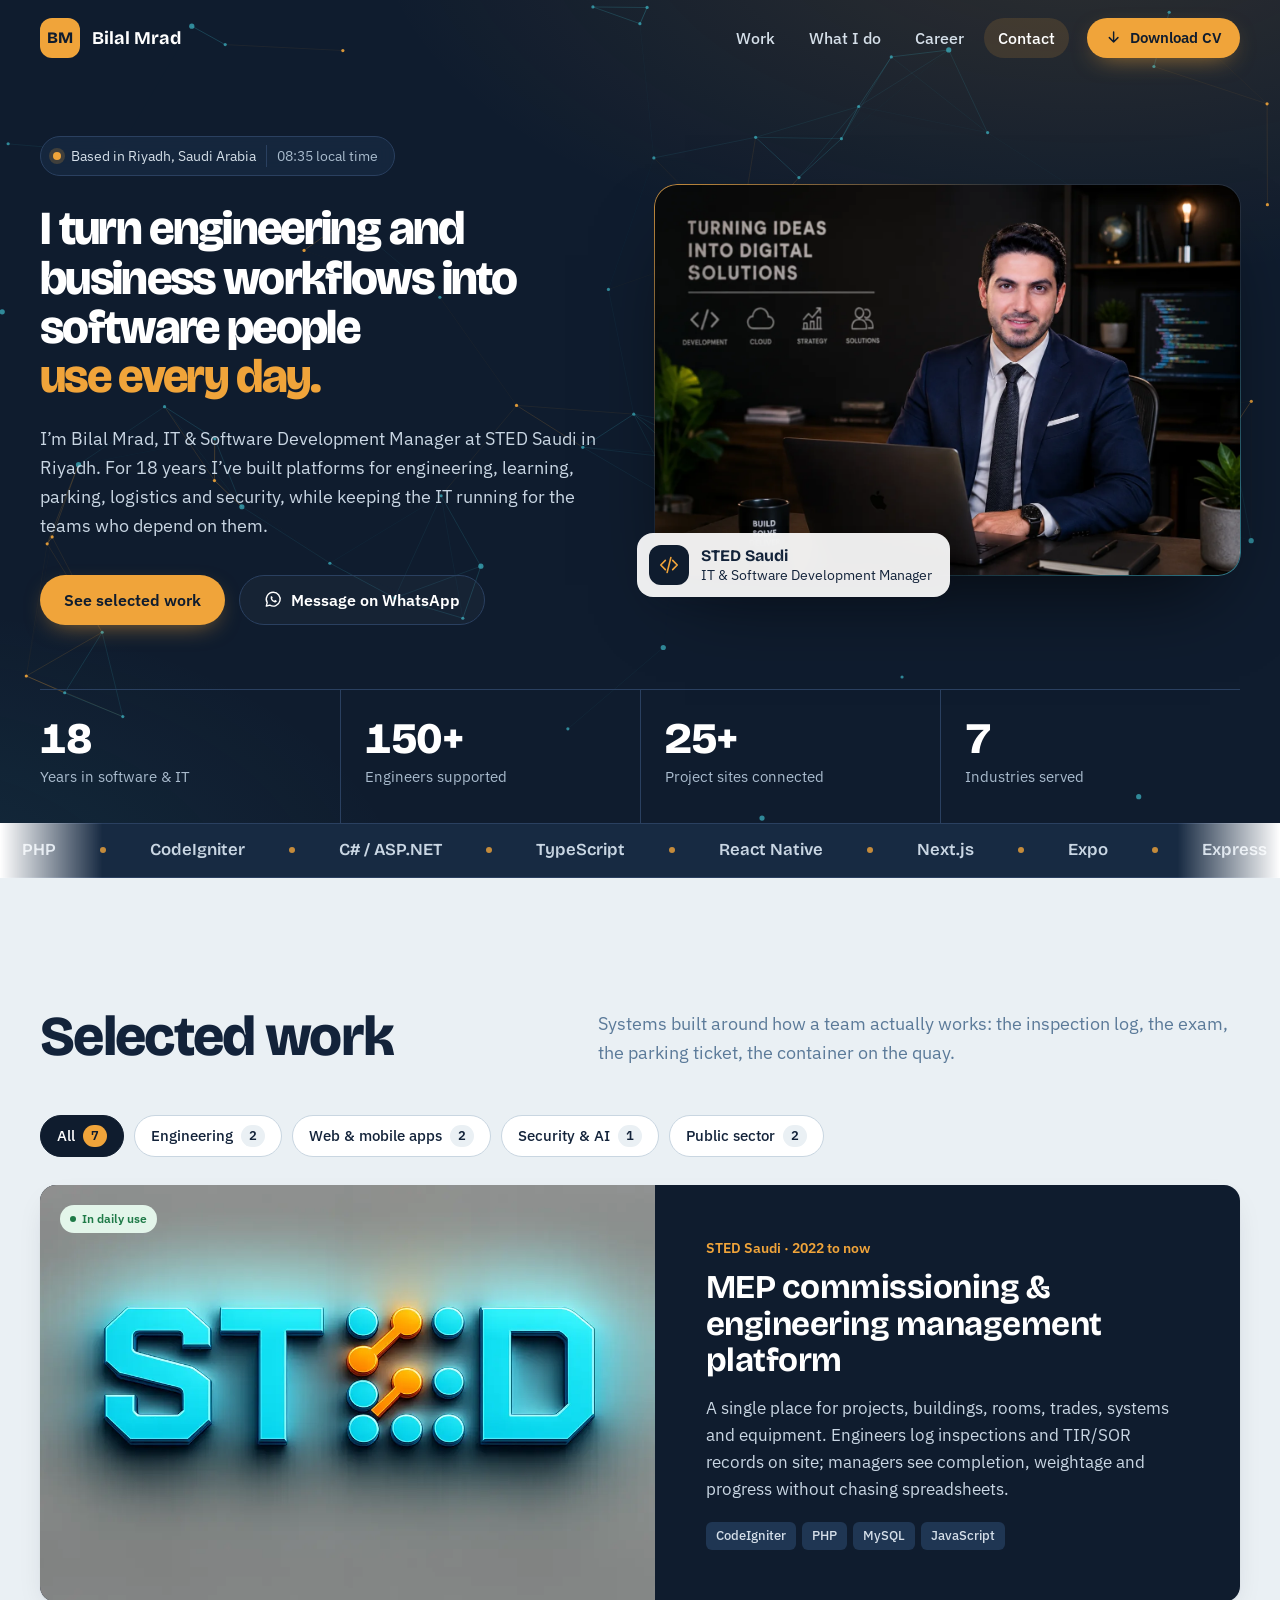
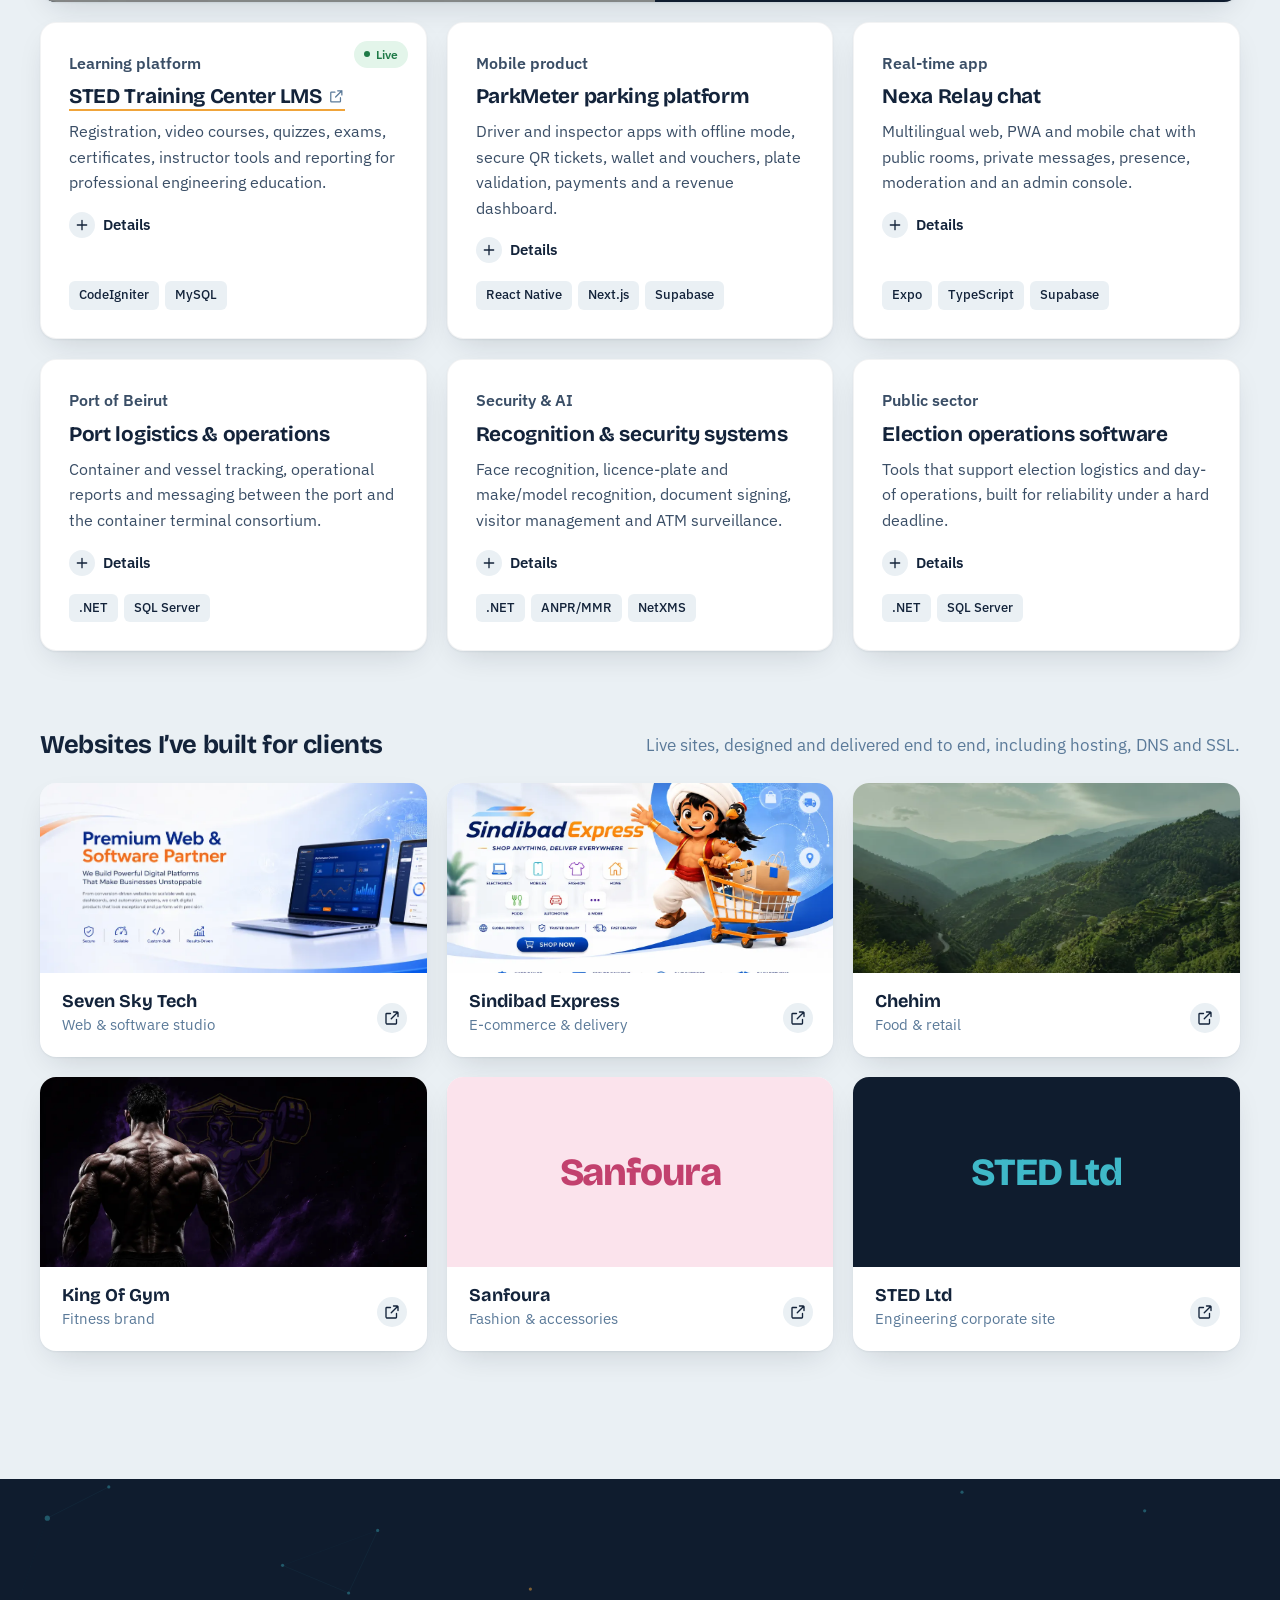
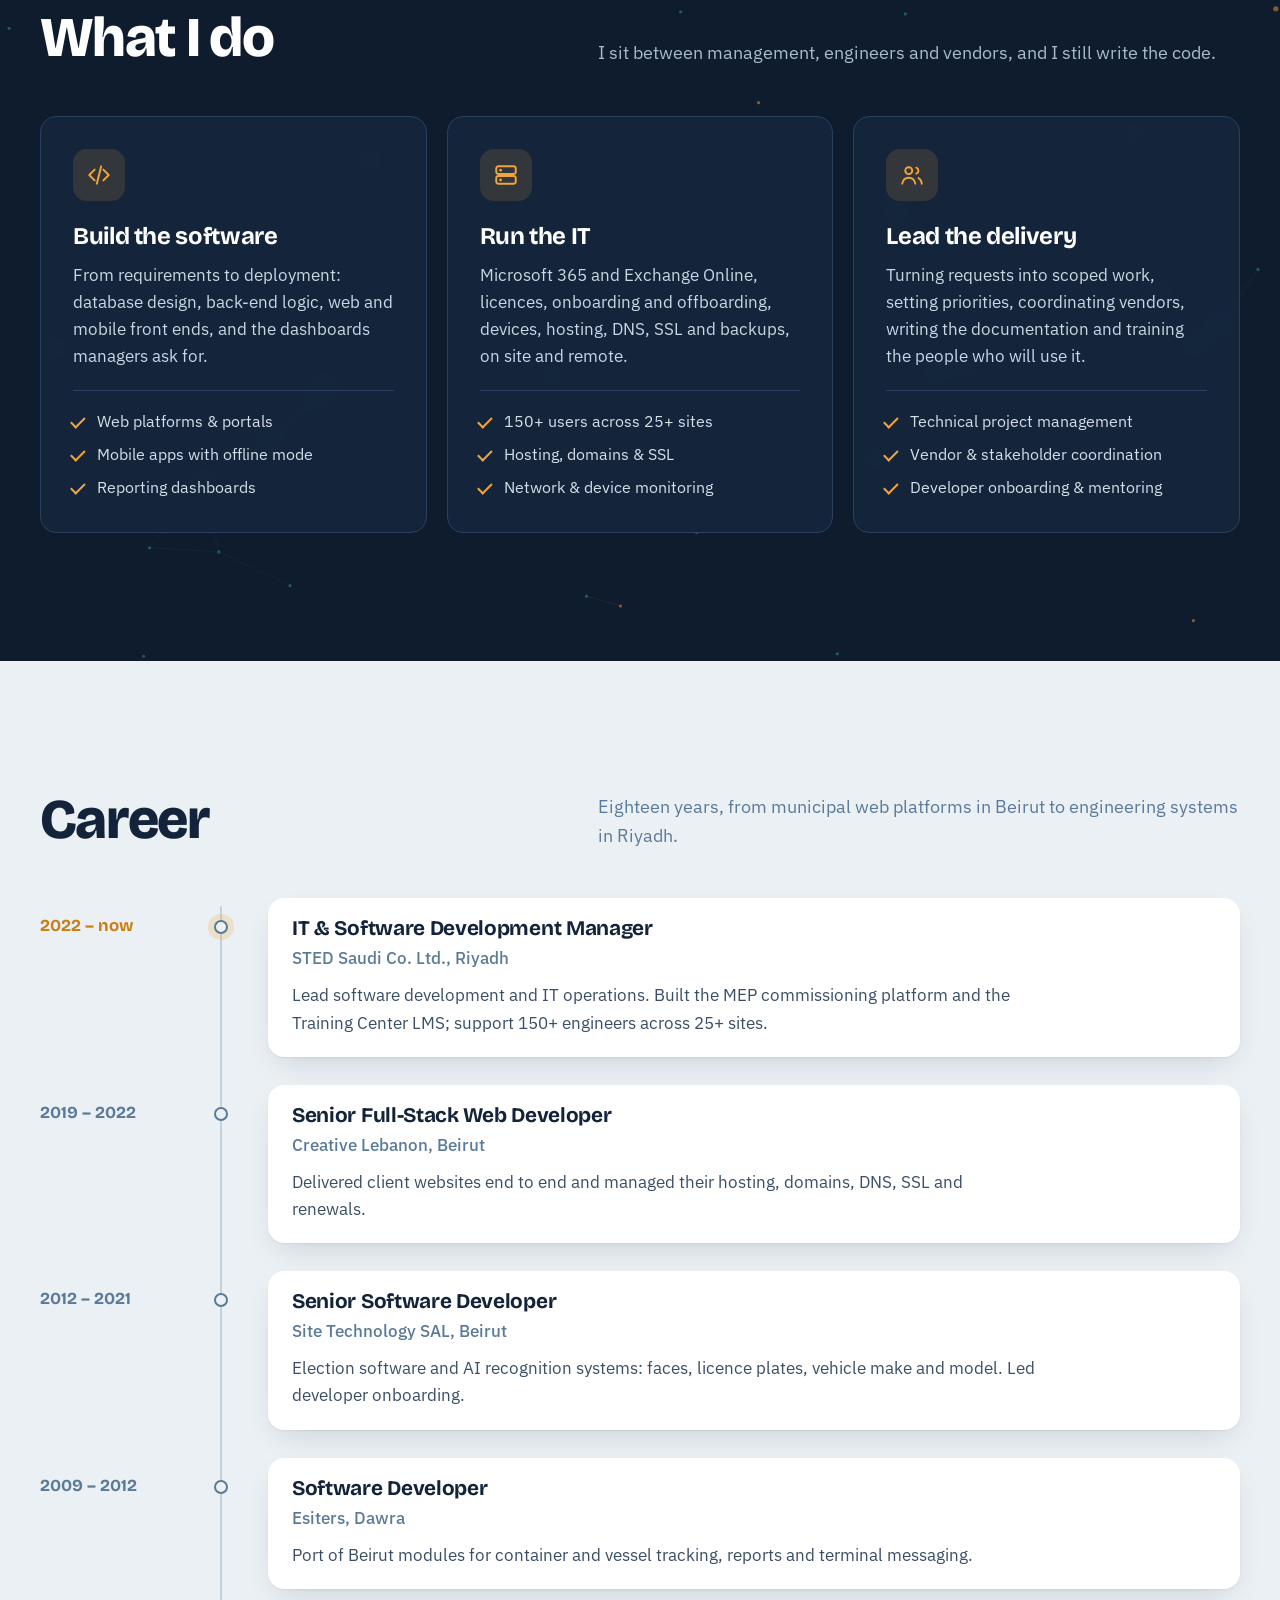
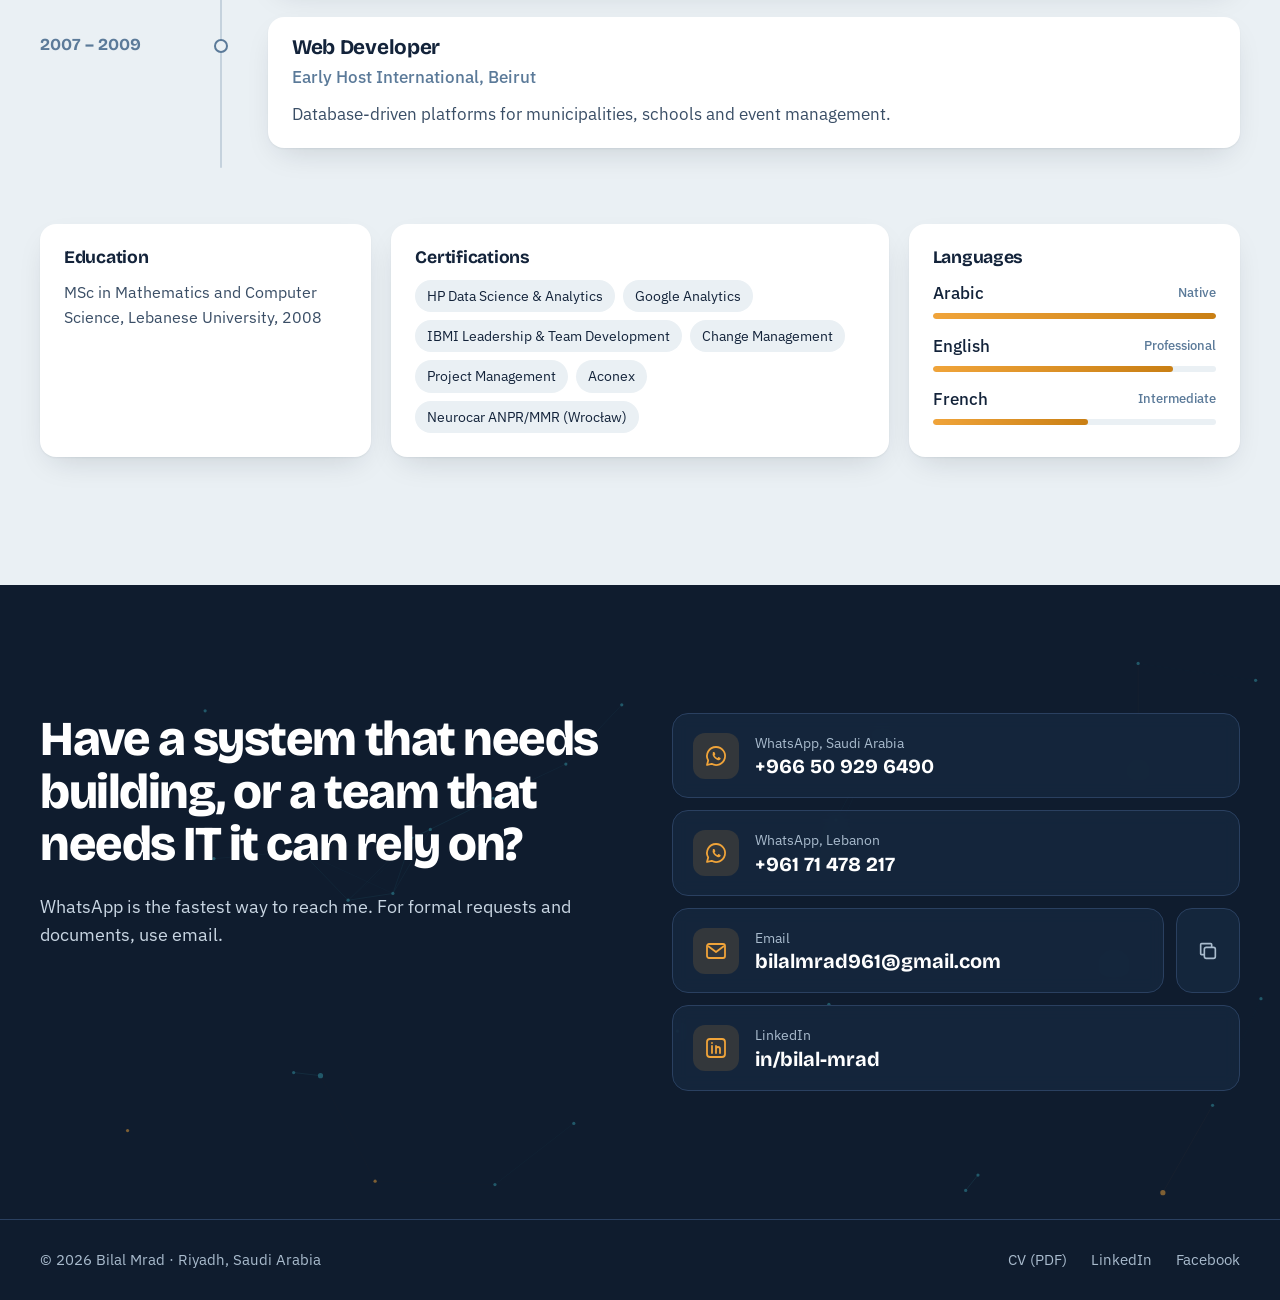
==== commit 4d342037: "Bump script version Co-Authored-By: Claude Opus 5.5 <noreply@anthropic.com> Claude-Session: https://" ====
--- a/index.html
+++ b/index.html
@@ -438,6 +438,6 @@
   </a>
   <div class="toast" role="status" aria-live="polite" data-toast></div>
 
-  <script src="script.js?v=5" defer></script>
+  <script src="script.js?v=6" defer></script>
 </body>
 </html>
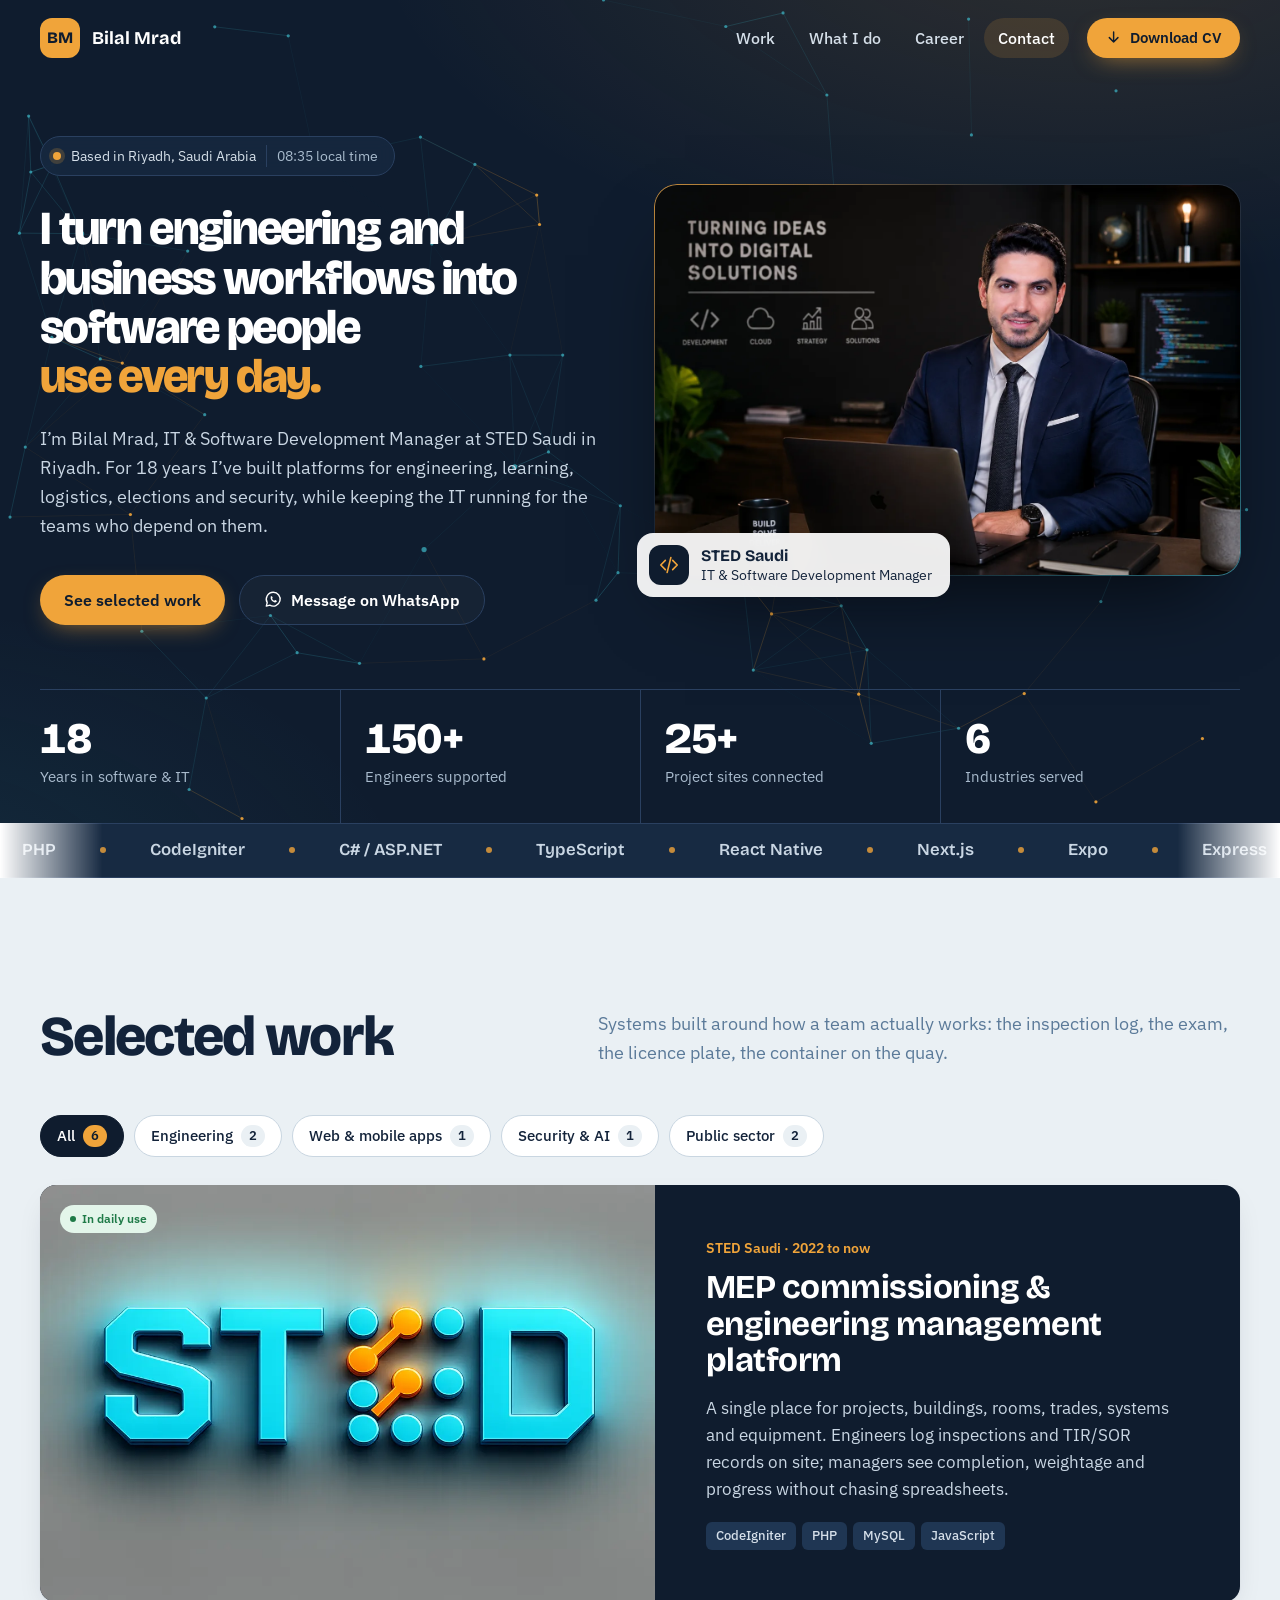
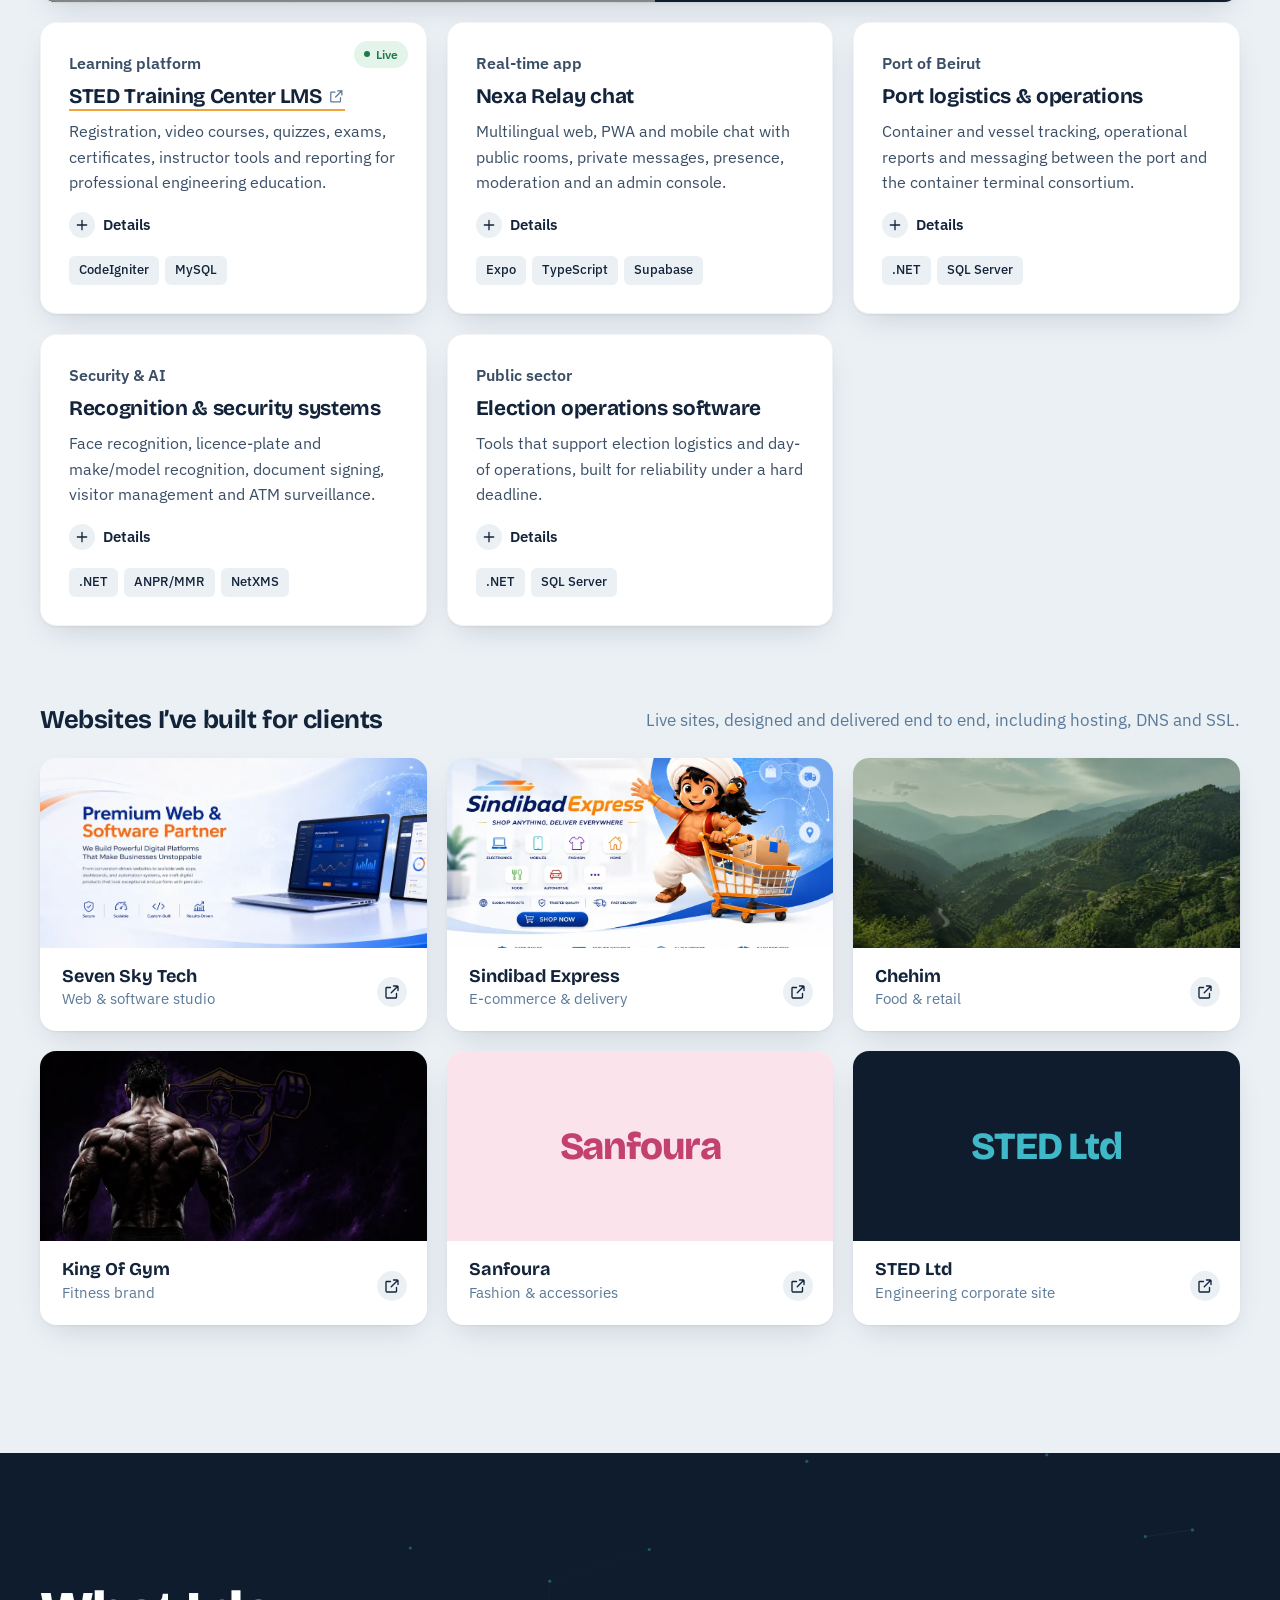
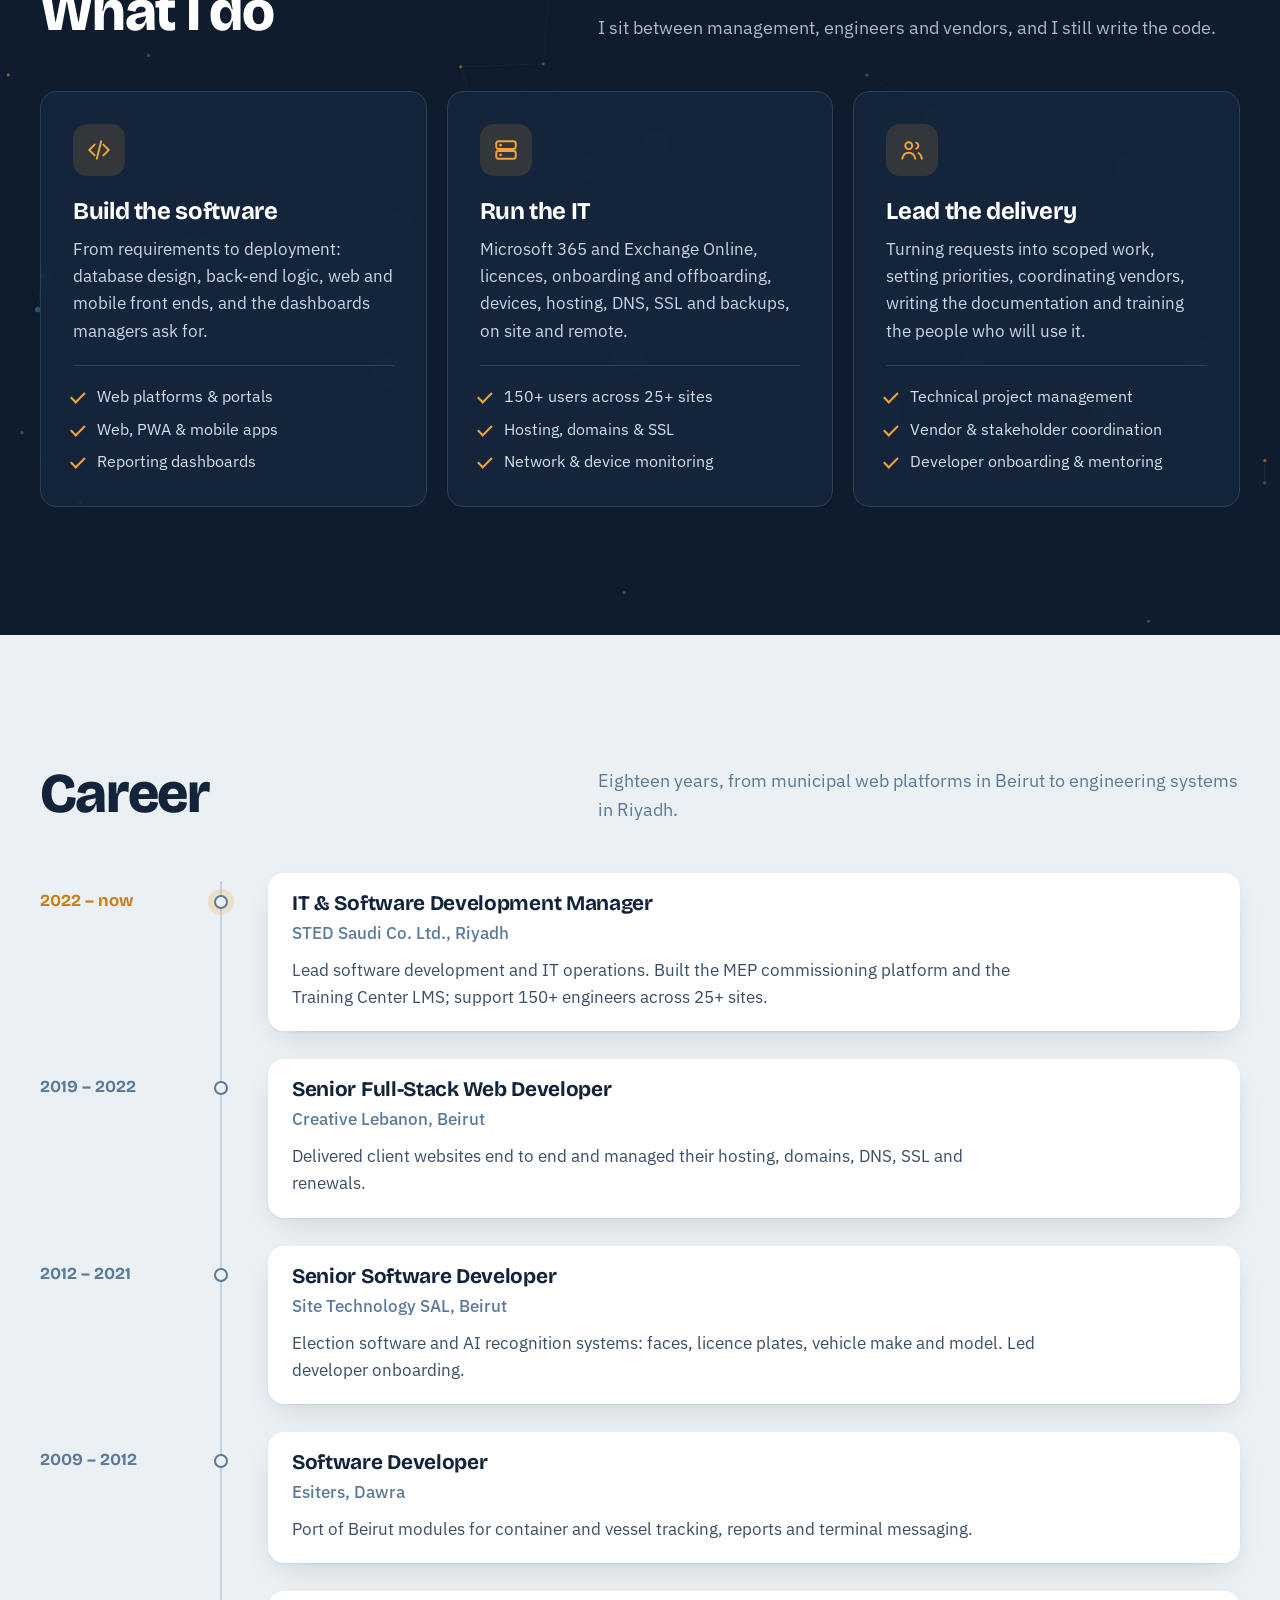
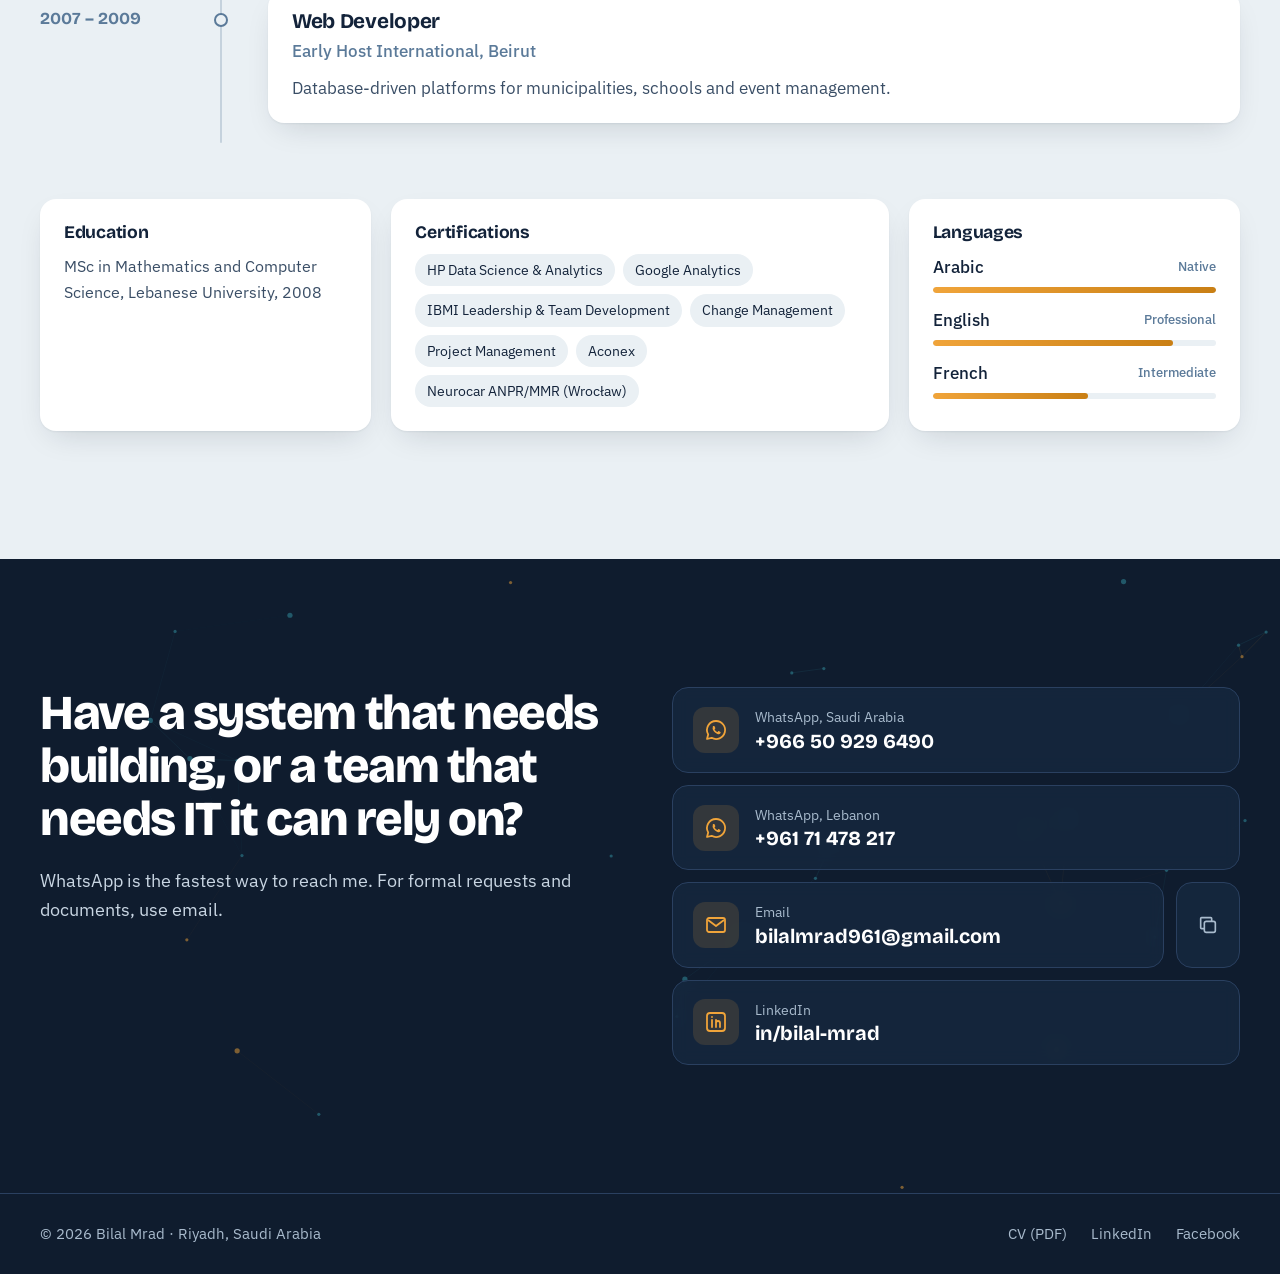
==== commit 458ca382: "Remove ParkMeter from site and CV Co-Authored-By: Claude Opus 5.5 <noreply@anthropic.com> Claude-Ses" ====
--- a/index.html
+++ b/index.html
@@ -19,7 +19,7 @@
   <link rel="preconnect" href="https://fonts.googleapis.com" />
   <link rel="preconnect" href="https://fonts.gstatic.com" crossorigin />
   <link href="https://fonts.googleapis.com/css2?family=Bricolage+Grotesque:opsz,wght@12..96,500;12..96,700;12..96,800&family=IBM+Plex+Sans:wght@400;500;600&display=swap" rel="stylesheet" />
-  <link rel="stylesheet" href="styles.css?v=5" />
+  <link rel="stylesheet" href="styles.css?v=6" />
 
   <script type="application/ld+json">
   {
@@ -90,7 +90,7 @@
             <span class="status-time" data-clock></span>
           </p>
           <h1 class="hero-title">I turn engineering and business workflows into software people <span class="rotator" data-rotator aria-live="off"><span>use every day.</span></span></h1>
-          <p class="hero-lede">I’m Bilal Mrad, IT &amp; Software Development Manager at STED Saudi in Riyadh. For 18 years I’ve built platforms for engineering, learning, parking, logistics and security, while keeping the IT running for the teams who depend on them.</p>
+          <p class="hero-lede">I’m Bilal Mrad, IT &amp; Software Development Manager at STED Saudi in Riyadh. For 18 years I’ve built platforms for engineering, learning, logistics, elections and security, while keeping the IT running for the teams who depend on them.</p>
           <div class="hero-actions">
             <a class="btn btn-amber" href="#work">See selected work</a>
             <a class="btn btn-ghost" href="https://wa.me/966509296490" target="_blank" rel="noopener">
@@ -113,7 +113,7 @@
           <div><dt>Years in software &amp; IT</dt><dd><span data-count="18">18</span></dd></div>
           <div><dt>Engineers supported</dt><dd><span data-count="150">150</span>+</dd></div>
           <div><dt>Project sites connected</dt><dd><span data-count="25">25</span>+</dd></div>
-          <div><dt>Industries served</dt><dd><span data-count="7">7</span></dd></div>
+          <div><dt>Industries served</dt><dd><span data-count="6">6</span></dd></div>
         </dl>
       </div>
     </section>
@@ -130,7 +130,7 @@
       <div class="wrap">
         <header class="section-head reveal">
           <h2>Selected work</h2>
-          <p>Systems built around how a team actually works: the inspection log, the exam, the parking ticket, the container on the quay.</p>
+          <p>Systems built around how a team actually works: the inspection log, the exam, the licence plate, the container on the quay.</p>
         </header>
 
         <div class="filters reveal" role="toolbar" aria-label="Filter projects" data-filters>
@@ -165,17 +165,6 @@
               <p>Learners move from sign-up to certificate in one flow; instructors build courses and exams without a developer; admins get enrolment and completion reports.</p>
             </div>
             <ul class="tags" aria-label="Technology"><li>CodeIgniter</li><li>MySQL</li></ul>
-          </article>
-
-          <article class="project reveal" data-cat="mobile" data-spot>
-            <p class="project-meta">Mobile product</p>
-            <h3>ParkMeter parking platform</h3>
-            <p>Driver and inspector apps with offline mode, secure QR tickets, wallet and vouchers, plate validation, payments and a revenue dashboard.</p>
-            <button class="more" aria-expanded="false" data-more><svg aria-hidden="true"><use href="#i-plus"/></svg><span>Details</span></button>
-            <div class="more-body" hidden>
-              <p>Inspectors keep working without signal and sync later; drivers pay, top up and use vouchers in the app; operators follow revenue on a dashboard.</p>
-            </div>
-            <ul class="tags" aria-label="Technology"><li>React Native</li><li>Next.js</li><li>Supabase</li></ul>
           </article>
 
           <article class="project reveal" data-cat="mobile" data-spot>
@@ -288,7 +277,7 @@
             <span class="service-ico"><svg aria-hidden="true"><use href="#i-code"/></svg></span>
             <h3>Build the software</h3>
             <p>From requirements to deployment: database design, back-end logic, web and mobile front ends, and the dashboards managers ask for.</p>
-            <ul class="checks"><li>Web platforms &amp; portals</li><li>Mobile apps with offline mode</li><li>Reporting dashboards</li></ul>
+            <ul class="checks"><li>Web platforms &amp; portals</li><li>Web, PWA &amp; mobile apps</li><li>Reporting dashboards</li></ul>
           </article>
           <article class="service reveal" data-spot>
             <span class="service-ico"><svg aria-hidden="true"><use href="#i-server"/></svg></span>
@@ -438,6 +427,6 @@
   </a>
   <div class="toast" role="status" aria-live="polite" data-toast></div>
 
-  <script src="script.js?v=6" defer></script>
+  <script src="script.js?v=7" defer></script>
 </body>
 </html>
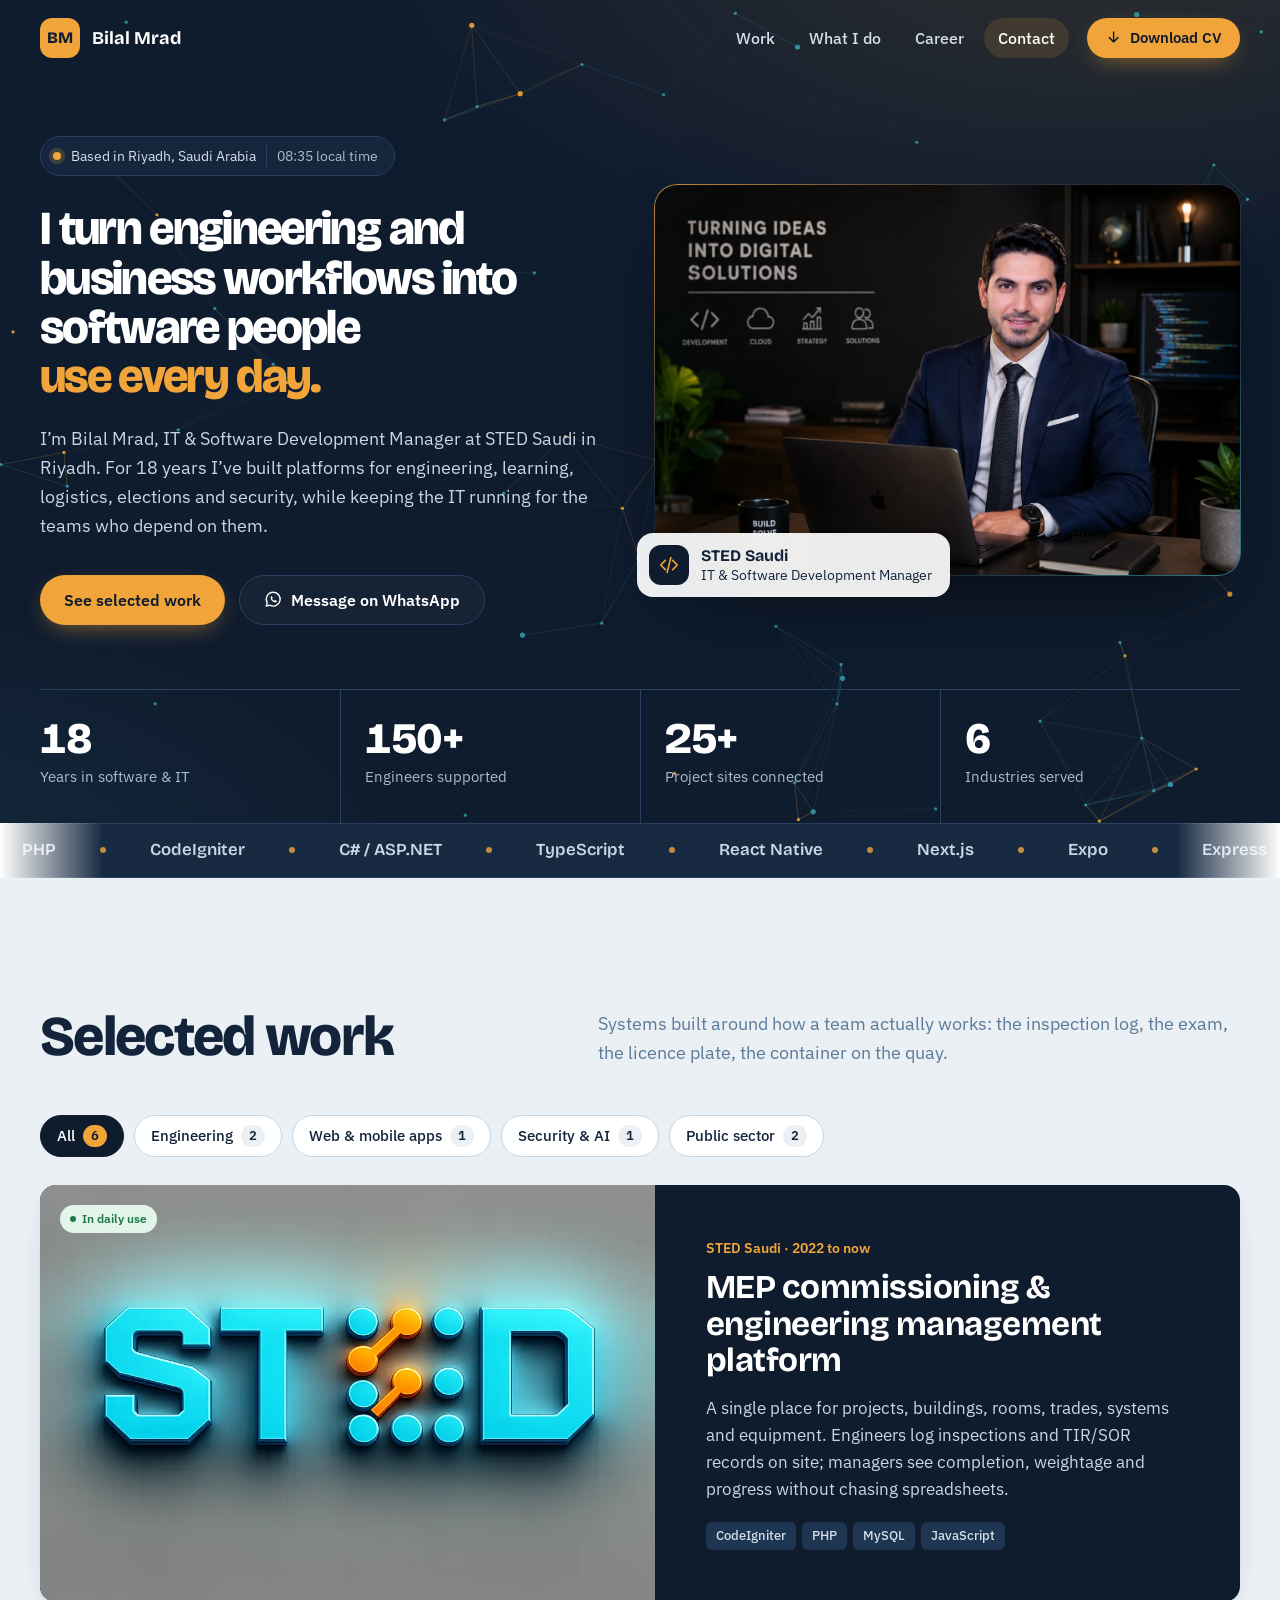
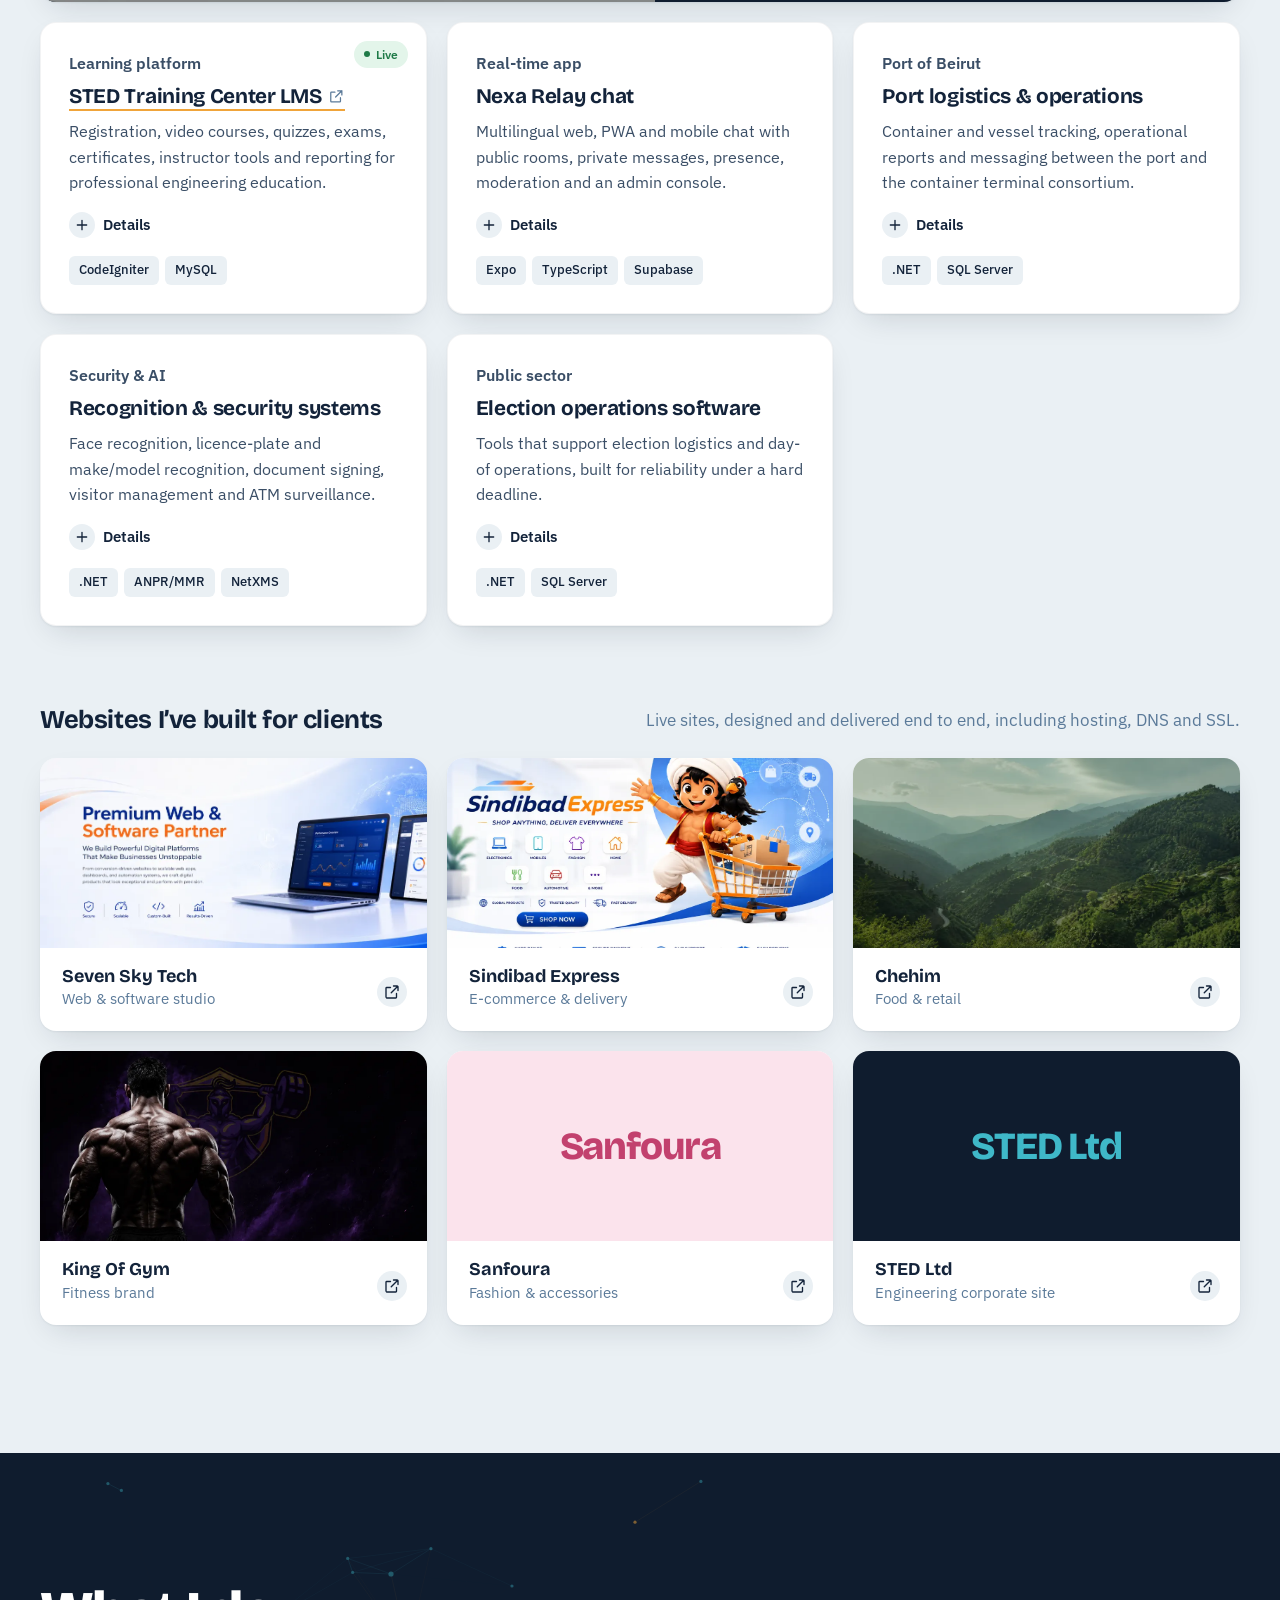
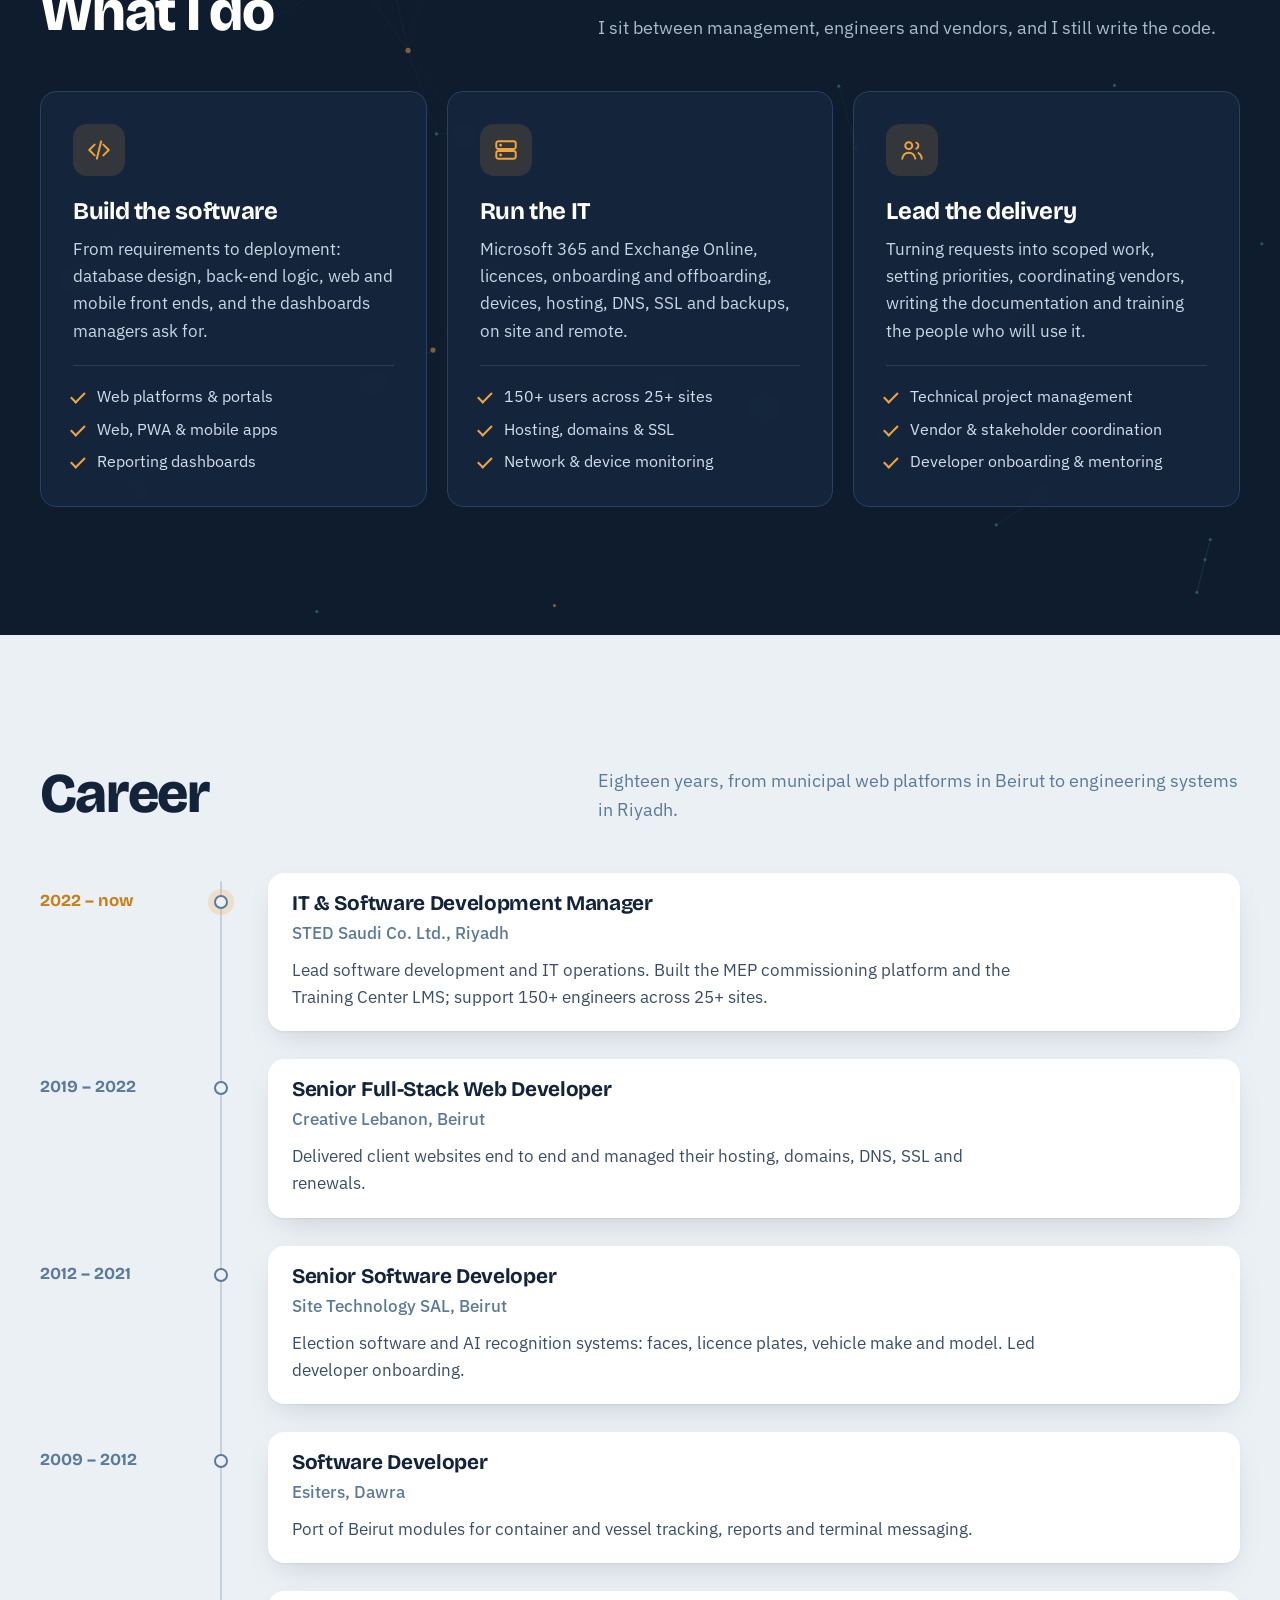
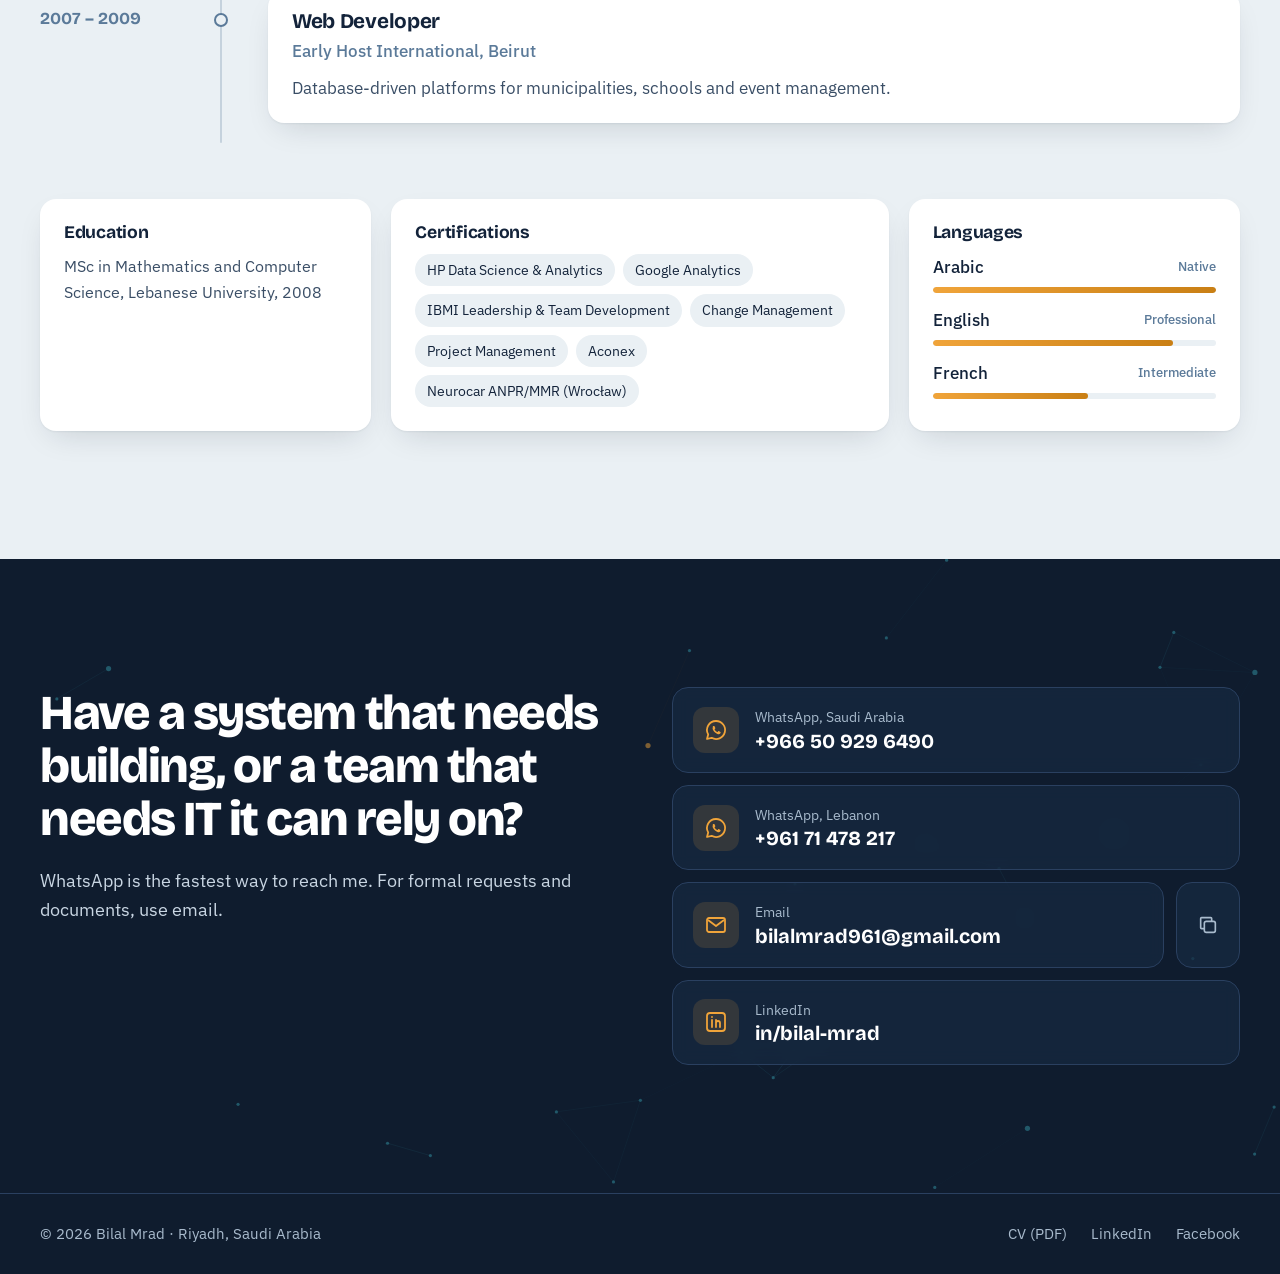
==== commit 76501a40: "Version CV links so browsers fetch the new CV Co-Authored-By: Claude Opus 5.5 <noreply@anthropic.com" ====
--- a/index.html
+++ b/index.html
@@ -71,7 +71,7 @@
         <a href="#services" data-spy>What I do</a>
         <a href="#career" data-spy>Career</a>
         <a href="#contact" data-spy>Contact</a>
-        <a class="btn btn-small btn-amber" href="assets/docs/Bilal_Mrad_Resume.pdf" target="_blank" rel="noopener">
+        <a class="btn btn-small btn-amber" href="assets/docs/Bilal_Mrad_Resume.pdf?v=20261112" target="_blank" rel="noopener">
           <svg class="ico" aria-hidden="true"><use href="#i-down"/></svg>Download CV
         </a>
       </nav>
@@ -414,7 +414,7 @@
     <div class="wrap footer-inner">
       <span>© <span data-year></span> Bilal Mrad · Riyadh, Saudi Arabia</span>
       <nav aria-label="Footer">
-        <a href="assets/docs/Bilal_Mrad_Resume.pdf" target="_blank" rel="noopener">CV (PDF)</a>
+        <a href="assets/docs/Bilal_Mrad_Resume.pdf?v=20261112" target="_blank" rel="noopener">CV (PDF)</a>
         <a href="https://www.linkedin.com/in/bilal-mrad-406b1363/" target="_blank" rel="noopener">LinkedIn</a>
         <a href="https://www.facebook.com/bilal.s.mrad" target="_blank" rel="noopener">Facebook</a>
       </nav>
